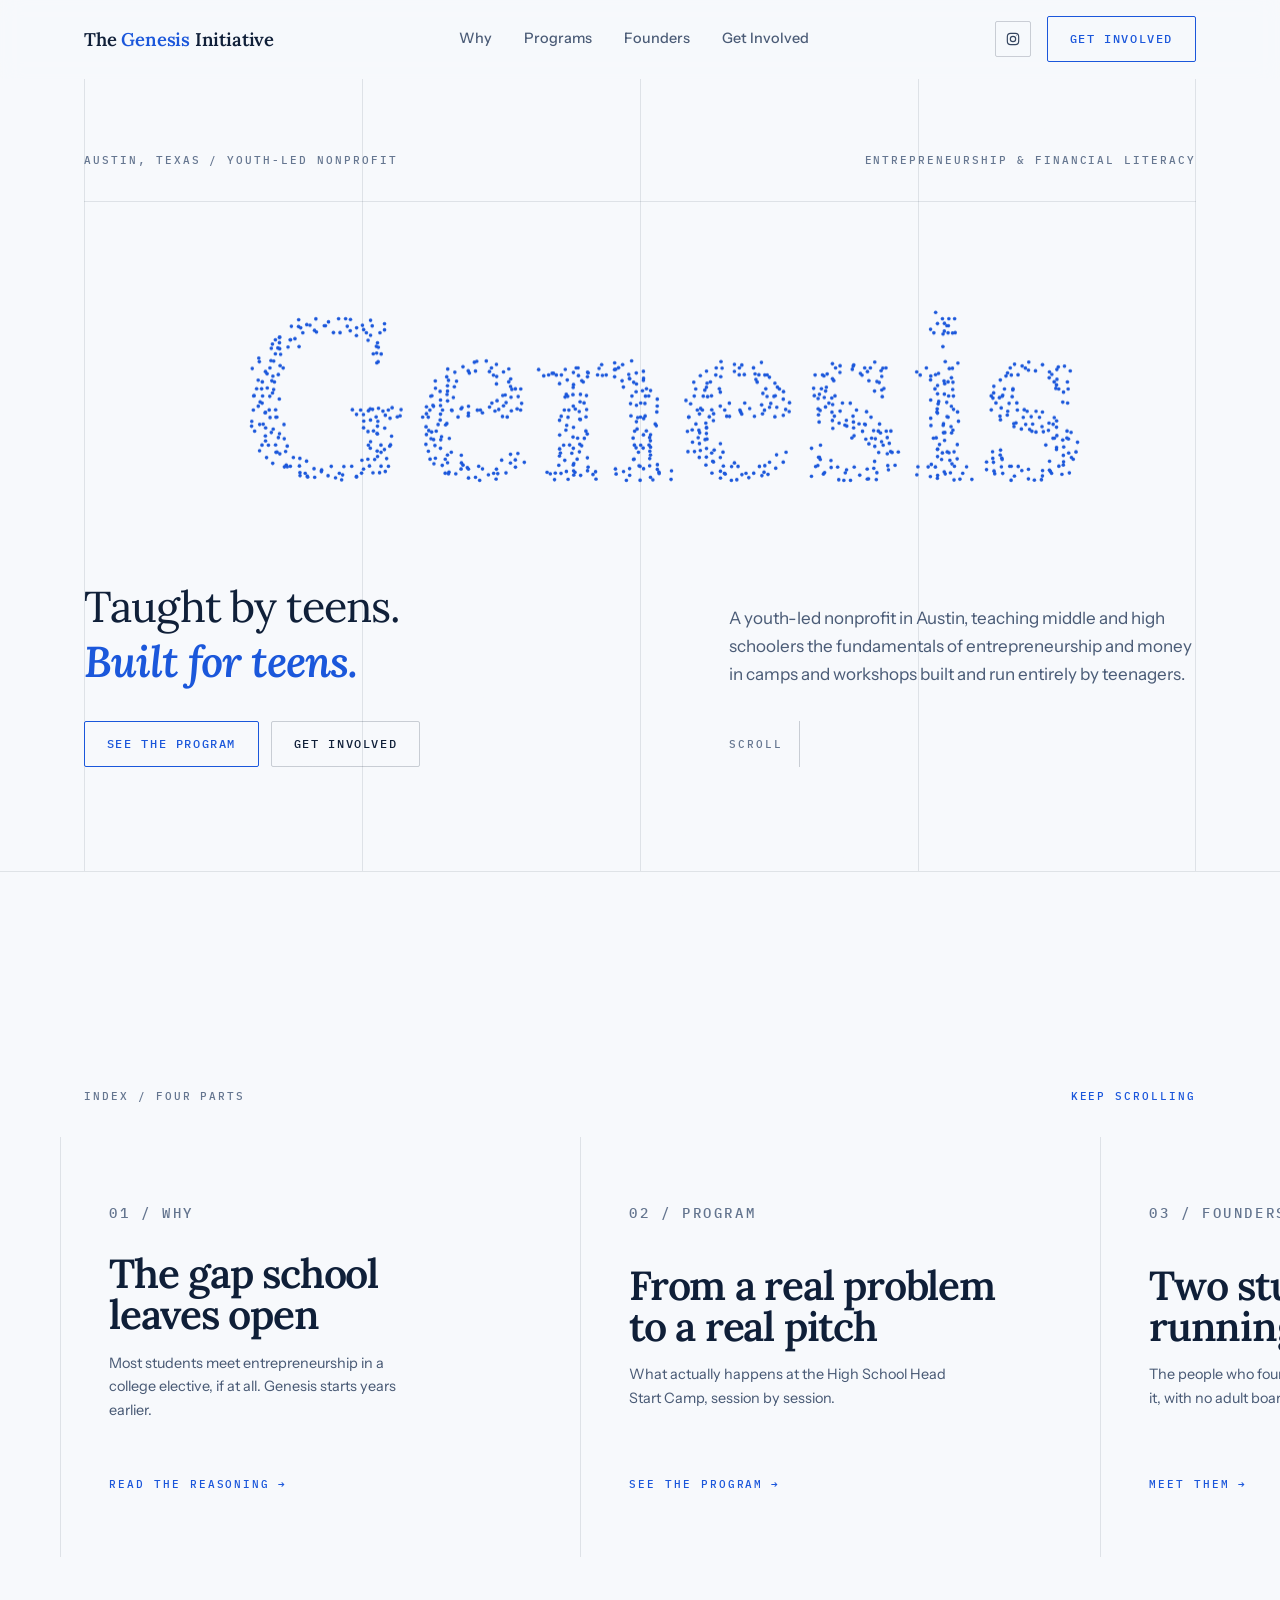
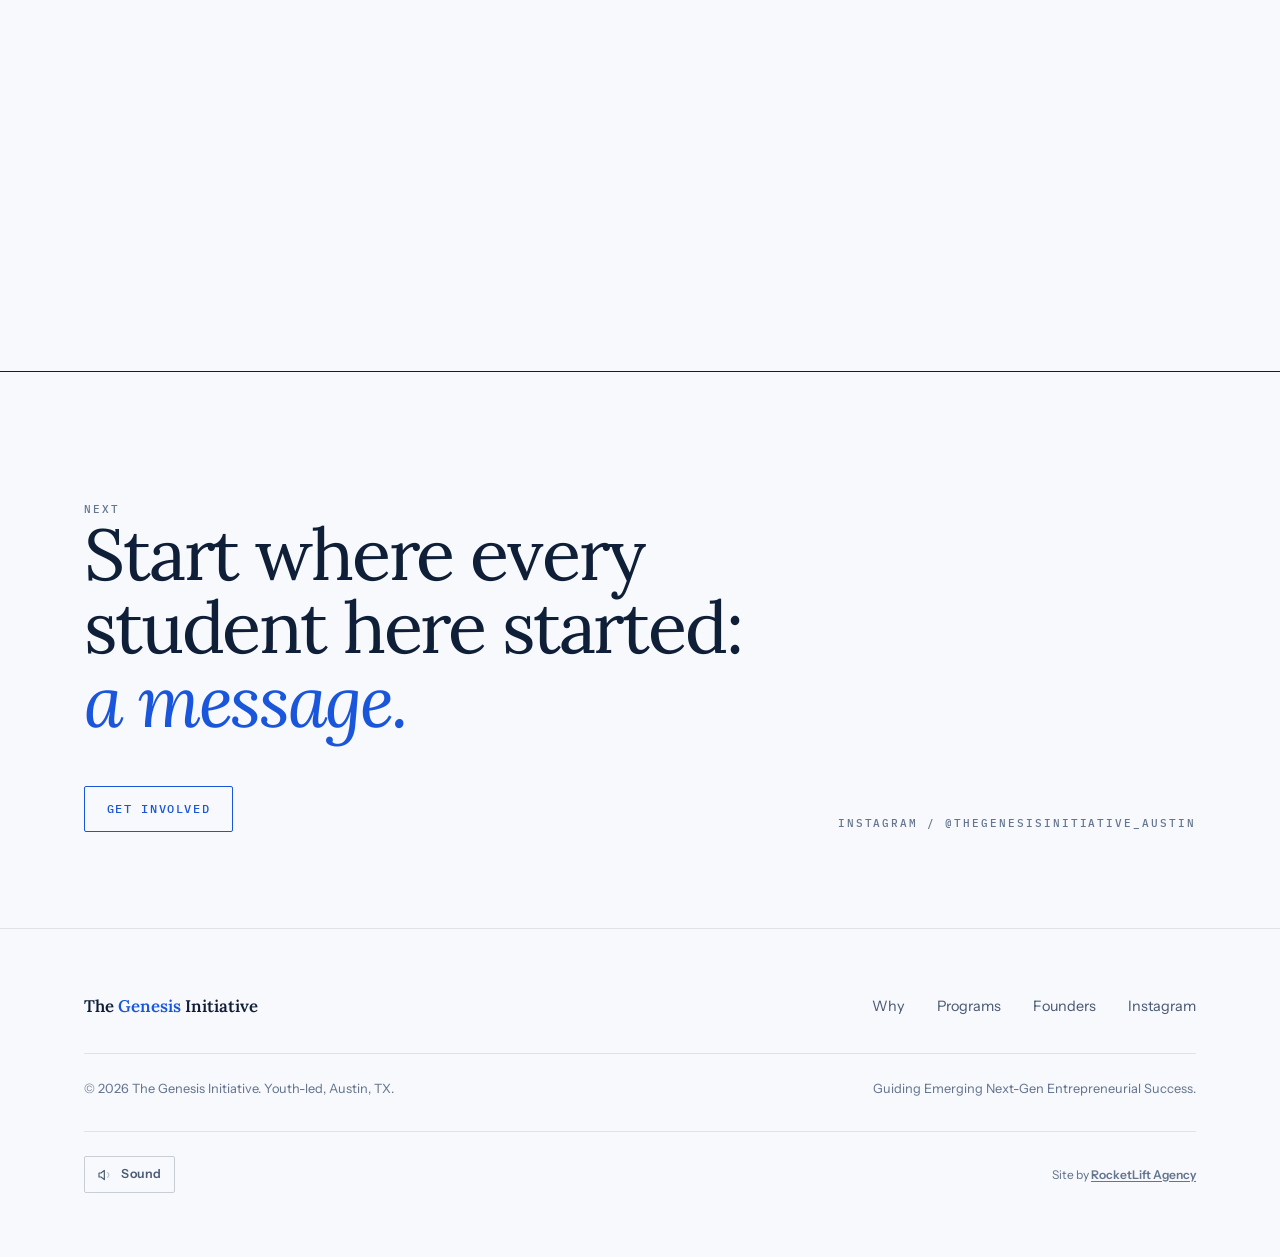
==== index.html @ 5e11ad26 "Art-direct the site as an editorial layout with real scroll choreography Audited first: vanilla stat" ====
<!doctype html>
<html lang="en">
<head>
  <meta charset="UTF-8" />
  <meta name="viewport" content="width=device-width, initial-scale=1" />
  <title>The Genesis Initiative: Youth-Led Entrepreneurship Education in Austin</title>
  <meta name="description" content="The Genesis Initiative is a fully youth-led nonprofit in the Austin area teaching entrepreneurship and financial literacy to middle and high schoolers, founded and run by teen founders." />
  <link rel="icon" type="image/svg+xml" href="assets/favicon.svg" />

  <link rel="preconnect" href="https://fonts.googleapis.com" />
  <link rel="preconnect" href="https://fonts.gstatic.com" crossorigin />
  <link href="https://fonts.googleapis.com/css2?family=Lora:ital,wght@0,500;0,600;0,700;1,500;1,600;1,700&family=Instrument+Sans:wght@400;500;600&family=IBM+Plex+Mono:wght@400;500&display=swap" rel="stylesheet" />

  <link rel="stylesheet" href="css/styles.css" />
</head>
<body>
  <a class="skip-link" href="#main">Skip to content</a>
  <header class="site-header">
    <div class="container nav">
      <a class="brand" href="index.html" aria-label="The Genesis Initiative — back to home">The <span class="accent">Genesis</span> Initiative</a>

      <nav class="nav-links" aria-label="Primary">
        <a href="why.html">Why</a>
        <a href="programs.html">Programs</a>
        <a href="founders.html">Founders</a>
        <a href="involved.html">Get Involved</a>
      </nav>

      <div class="nav-actions">
        <a class="icon-link" href="https://www.instagram.com/thegenesisinitiative_austin/" target="_blank" rel="noopener" aria-label="Genesis Initiative on Instagram">
          <svg viewBox="0 0 24 24" fill="none" stroke="currentColor" stroke-width="1.75" stroke-linecap="round" stroke-linejoin="round" aria-hidden="true">
            <rect x="3.5" y="3.5" width="17" height="17" rx="5"/>
            <circle cx="12" cy="12" r="4"/>
            <circle cx="17.2" cy="6.8" r="0.6" fill="currentColor" stroke="none"/>
          </svg>
        </a>
        <a class="btn btn-primary desktop-only" href="involved.html">Get Involved</a>
        <button class="nav-toggle" id="navToggle" aria-expanded="false" aria-controls="mobilePanel" aria-label="Toggle menu">
          <svg viewBox="0 0 24 24" fill="none" stroke="currentColor" stroke-width="1.75" stroke-linecap="round" aria-hidden="true">
            <path d="M4 6h16M4 12h16M4 18h16"/>
          </svg>
        </button>
      </div>
    </div>
    <div class="container mobile-panel" id="mobilePanel">
      <a href="why.html">Why</a>
      <a href="programs.html">Programs</a>
      <a href="founders.html">Founders</a>
      <a href="involved.html">Get Involved</a>
      <a class="btn btn-primary" href="involved.html">Get Involved</a>
    </div>
  </header>
  <main id="main">
    <section class="hero" id="top">
      <div class="hero-grid" aria-hidden="true"><span></span><span></span><span></span><span></span></div>

      <div class="container hero-inner">
        <div class="hero-meta hero-fade">
          <p class="meta">Austin, Texas / Youth-Led Nonprofit</p>
          <p class="meta">Entrepreneurship &amp; Financial Literacy</p>
        </div>

        <div class="wordmark-wrap" id="wordmarkWrap">
          <svg class="wordmark" id="wordmarkSvg" viewBox="0 0 920 190" role="img" aria-label="Genesis">
            <defs>
              <pattern id="dotgrid" width="6.5" height="6.5" patternUnits="userSpaceOnUse">
                <circle cx="1.6" cy="1.6" r="1.35" fill="var(--accent)"/>
              </pattern>
            </defs>
            <text x="460" y="150" text-anchor="middle" font-family="Lora, Georgia, serif" font-size="168" font-weight="600" fill="url(#dotgrid)">Genesis</text>
          </svg>
        </div>

        <div class="hero-foot">
          <div>
            <p class="hero-tagline">Taught by teens. <strong>Built for teens.</strong></p>
            <div class="hero-actions">
              <a class="btn btn-primary chargeable" href="programs.html">
                <span class="charge-ring" aria-hidden="true"></span>
                <span class="btn-label">See the program</span>
              </a>
              <a class="btn btn-ghost" href="involved.html">Get involved</a>
            </div>
          </div>

          <div class="hero-fade">
            <p class="hero-lead">
              A youth-led nonprofit in Austin, teaching middle and high schoolers the
              fundamentals of entrepreneurship and money in camps and workshops built
              and run entirely by teenagers.
            </p>
            <p class="scroll-cue meta">Scroll</p>
          </div>
        </div>
      </div>
    </section>

    <!-- Vertical scroll drives this track sideways. Four destinations read as
         one continuous sequence rather than four cards in a row. -->
    <section class="hseq" id="sequence">
      <div class="hseq-sticky">
        <div class="hseq-head">
          <p class="meta">Index / Four Parts</p>
          <p class="meta meta-accent">Keep scrolling</p>
        </div>

        <div class="hseq-track">
          <a class="hseq-panel" href="why.html">
            <p class="meta hseq-num">01 / Why</p>
            <div>
              <h3>The gap school leaves open</h3>
              <p>Most students meet entrepreneurship in a college elective, if at all. Genesis starts years earlier.</p>
            </div>
            <p class="hseq-go">Read the reasoning <span aria-hidden="true">&rarr;</span></p>
          </a>

          <a class="hseq-panel" href="programs.html">
            <p class="meta hseq-num">02 / Program</p>
            <div>
              <h3>From a real problem to a real pitch</h3>
              <p>What actually happens at the High School Head Start Camp, session by session.</p>
            </div>
            <p class="hseq-go">See the program <span aria-hidden="true">&rarr;</span></p>
          </a>

          <a class="hseq-panel" href="founders.html">
            <p class="meta hseq-num">03 / Founders</p>
            <div>
              <h3>Two students, running it themselves</h3>
              <p>The people who founded Genesis and still teach it, with no adult board above them.</p>
            </div>
            <p class="hseq-go">Meet them <span aria-hidden="true">&rarr;</span></p>
          </a>

          <a class="hseq-panel" href="involved.html">
            <p class="meta hseq-num">04 / Involved</p>
            <div>
              <h3>Three ways in</h3>
              <p>Enroll a student, partner with the team, or follow along for camp dates.</p>
            </div>
            <p class="hseq-go">Find your way in <span aria-hidden="true">&rarr;</span></p>
          </a>
        </div>
      </div>
    </section>

    <section class="closing">
      <div class="container">
        <p class="meta reveal">Next</p>
        <p class="closing-line reveal">Start where every student here started: <em>a message.</em></p>
        <div class="closing-row reveal">
          <a class="btn btn-primary" href="involved.html">Get involved</a>
          <p class="meta">Instagram / @thegenesisinitiative_austin</p>
        </div>
      </div>
    </section>
  </main>
  <footer class="site-footer">
    <div class="container">
      <div class="footer-grid">
        <a class="footer-brand" href="index.html">The <span class="accent">Genesis</span> Initiative</a>
        <div class="footer-links">
          <a href="why.html">Why</a>
          <a href="programs.html">Programs</a>
          <a href="founders.html">Founders</a>
          <a href="https://www.instagram.com/thegenesisinitiative_austin/" target="_blank" rel="noopener">Instagram</a>
        </div>
      </div>
      <div class="footer-meta">
        <span>© <span id="year"></span> The Genesis Initiative. Youth-led, Austin, TX.</span>
        <span>Guiding Emerging Next-Gen Entrepreneurial Success.</span>
      </div>

      <div class="footer-fun">
        <button class="sound-toggle" id="soundToggle" type="button" aria-pressed="false" aria-label="Toggle button sound effects">
          <svg viewBox="0 0 24 24" width="16" height="16" fill="none" stroke="currentColor" stroke-width="1.75" stroke-linecap="round" stroke-linejoin="round" aria-hidden="true"><path d="M11 5 6 9H3v6h3l5 4V5Z"/><path class="sound-wave" d="M16 8.5a5 5 0 0 1 0 7"/></svg>
          <span>Sound</span>
        </button>
        <span class="footer-credit">Site by <a href="https://rocketlift.agency" target="_blank" rel="noopener">RocketLift Agency</a></span>
      </div>
    </div>
  </footer>

  <div class="toast-container" id="toastContainer" aria-live="polite"></div>

  <script src="js/main.js"></script>
</body>
</html>
---- css/styles.css ----
/* ==========================================================================
   The Genesis Initiative — Design tokens
   Light, editorial, blue and white. Bespoke dot-matrix wordmark instead of
   a stock icon. Numbered reasoning where content is actually enumerable.
   No gradients scattered for "atmosphere" — one soft blue field behind the
   hero, everywhere else stays flat and quiet.
   ========================================================================== */

:root {
  --bg:         #f7f9fc;
  --bg-raised:  #eef3fa;
  --bg-raised-2:#e3ecf7;
  --ink:        #0f1f38;
  --ink-dim:    #34455f;
  --ink-soft:   #4a5b76;
  --ink-faint:  #64758f;
  --line:       rgba(15, 31, 56, 0.1);
  --line-strong:rgba(15, 31, 56, 0.2);

  --accent:      #1a56db;
  --accent-dim:  #123f9e;
  --accent-deep: #0a1a30;
  --accent-soft: rgba(26, 86, 219, 0.08);
  --accent-bright: #4fc3ff;
  --accent-ink:  #ffffff;

  --focus: #1a56db;

  --ease-bounce: cubic-bezier(0.34, 1.56, 0.64, 1);
  /* Easing set per the animation guidance: ease-out for things entering,
     ease-in-out for things moving, ease-in for things leaving. */
  --ease-out-quint:  cubic-bezier(0.23, 1, 0.32, 1);
  --ease-out-cubic:  cubic-bezier(0.33, 1, 0.68, 1);
  --ease-in-out-cubic: cubic-bezier(0.645, 0.045, 0.355, 1);

  --font-display: "Lora", Georgia, serif;
  --font-body: "Instrument Sans", -apple-system, BlinkMacSystemFont, "Segoe UI", sans-serif;
  --font-mono: "IBM Plex Mono", ui-monospace, SFMono-Regular, Menlo, monospace;

  /* Display sizes carry the art direction: this site has no photography, so
     type is the image. Big jumps between levels, not a timid ramp. */
  --size-display: clamp(3.2rem, 1.2rem + 9vw, 9rem);
  --size-h1:     clamp(2.4rem, 1.4rem + 4.2vw, 4.5rem);
  --size-h2:     clamp(1.9rem, 1.35rem + 2.4vw, 3.25rem);
  --size-h3:     clamp(1.15rem, 1.05rem + 0.4vw, 1.4rem);
  --size-lead:   clamp(1.05rem, 1rem + 0.25vw, 1.25rem);
  --size-body:   1.0625rem;
  --size-small:  0.9rem;
  --size-eyebrow:0.7rem;
  --size-meta:   0.68rem;

  --lh-tight: 1.02;
  --lh-snug:  1.28;
  --lh-body:  1.66;

  --track-display: -0.035em;
  --track-meta: 0.18em;

  --sp-1: 4px;  --sp-2: 8px;  --sp-3: 12px; --sp-4: 16px; --sp-5: 24px;
  --sp-6: 32px; --sp-7: 48px; --sp-8: 64px; --sp-9: 96px; --sp-10: 128px;

  --radius-sm: 2px;
  --radius-md: 2px;
  --radius-pill: 2px;

  --ease: cubic-bezier(0.22, 0.68, 0.24, 1);
  --dur-fast: 160ms;
  --dur-base: 280ms;

  --container: 1160px;
}

*, *::before, *::after { box-sizing: border-box; }

html {
  scroll-behavior: smooth;
  -webkit-text-size-adjust: 100%;
  overflow-x: clip;
}

@media (prefers-reduced-motion: reduce) {
  html { scroll-behavior: auto; }
  *, *::before, *::after {
    animation-duration: 0.01ms !important;
    animation-iteration-count: 1 !important;
    transition-duration: 0.01ms !important;
  }
}

body {
  margin: 0;
  font-family: var(--font-body);
  font-size: var(--size-body);
  line-height: var(--lh-body);
  color: var(--ink-dim);
  background: var(--bg);
  font-weight: 420;
  -webkit-font-smoothing: antialiased;
  position: relative;
  overflow-x: clip;
  /* A quick fade on arrival so moving between pages reads as one continuous
     site rather than a hard browser reload. Short enough to never feel
     like a loading screen - the page is already fully painted underneath. */
  animation: page-in 220ms var(--ease);
}

@keyframes page-in {
  from { opacity: 0; }
  to { opacity: 1; }
}

/* Fine film grain — the difference between a flat gradient and a considered
   one. Fixed, cheap, applied once. */
body::before {
  content: "";
  position: fixed;
  inset: 0;
  z-index: 1000;
  pointer-events: none;
  opacity: 0.05;
  mix-blend-mode: overlay;
  background-image: url("data:image/svg+xml;utf8,<svg xmlns='http://www.w3.org/2000/svg'><filter id='n'><feTurbulence type='fractalNoise' baseFrequency='0.85' numOctaves='2' stitchTiles='stitch'/></filter><rect width='100%25' height='100%25' filter='url(%23n)'/></svg>");
}

img { max-width: 100%; display: block; }
a { color: inherit; text-decoration: none; }
h1, h2, h3, h4 { margin: 0; font-family: var(--font-display); font-weight: 600; color: var(--ink); text-wrap: balance; }
p { margin: 0; color: var(--ink-soft); }
ul { margin: 0; padding: 0; list-style: none; }
button { font: inherit; cursor: pointer; }

:focus-visible {
  outline: 2.5px solid var(--focus);
  outline-offset: 3px;
  border-radius: var(--radius-sm);
}

.container { max-width: var(--container); margin-inline: auto; padding-inline: var(--sp-5); }

@media (max-width: 640px) {
  .container { padding-inline: var(--sp-4); }
  .hseq-track { padding-inline: var(--sp-4); }
  /* The mark goes edge to edge on a phone: at this width the gutters cost
     more presence than the alignment buys. */
  .wordmark-wrap { padding-inline: 0; }
}

/* Anchor-jump offset: without this, clicking a nav link lands the section's
   top exactly under the sticky 78px header instead of below it. */
main section[id] { scroll-margin-top: 92px; }

section { padding-block: var(--sp-9); position: relative; }

@media (max-width: 800px) { section { padding-block: var(--sp-7); } }

.section-head { max-width: 680px; margin-bottom: var(--sp-8); }
.section-head.center { margin-inline: auto; text-align: center; }

.eyebrow {
  display: flex;
  align-items: center;
  gap: var(--sp-3);
  font-family: var(--font-mono);
  font-size: var(--size-eyebrow);
  font-weight: 500;
  letter-spacing: var(--track-meta);
  text-transform: uppercase;
  color: var(--ink-faint);
  margin-bottom: var(--sp-5);
}

/* A rule that runs out to the edge of the column, not a decorative dot.
   It ties the label to the underlying grid. */
.eyebrow::after {
  content: "";
  height: 1px;
  flex: 1;
  background: var(--line);
  min-width: var(--sp-6);
}

/* Mono metadata: section indices, counters, status labels. */
.meta {
  font-family: var(--font-mono);
  font-size: var(--size-meta);
  letter-spacing: var(--track-meta);
  text-transform: uppercase;
  color: var(--ink-faint);
}

.meta-accent { color: var(--accent); }

.lead { font-size: var(--size-lead); line-height: var(--lh-snug); color: var(--ink-soft); max-width: 58ch; }

.italic-quote {
  font-family: var(--font-display);
  font-style: italic;
  font-size: var(--size-lead);
  color: var(--ink-dim);
  max-width: 58ch;
}

/* ==========================================================================
   Buttons — pill, tracked caps, restrained hover
   ========================================================================== */

.btn {
  position: relative;
  display: inline-flex;
  align-items: center;
  justify-content: center;
  gap: var(--sp-3);
  padding: 1.05em 1.9em;
  font-family: var(--font-mono);
  font-size: 0.72rem;
  font-weight: 500;
  letter-spacing: 0.14em;
  text-transform: uppercase;
  border-radius: var(--radius-sm);
  border: 1px solid var(--line-strong);
  overflow: hidden;
  isolation: isolate;
  transition: color 220ms var(--ease-out-quint),
              border-color 220ms var(--ease-out-quint),
              transform 180ms var(--ease-out-quint);
  white-space: nowrap;
}

.btn { --magx: 0px; --magy: 0px; }

/* The fill wipes up from the baseline rather than the whole box changing
   colour at once - it reads as one object responding, not a state flip. */
.btn::before {
  content: "";
  position: absolute;
  inset: 0;
  z-index: -1;
  background: var(--accent);
  transform: scaleY(0);
  transform-origin: bottom;
  transition: transform 320ms var(--ease-out-quint);
}

.btn:hover::before, .btn:focus-visible::before { transform: scaleY(1); }
.btn:hover, .btn:focus-visible { color: var(--accent-ink); border-color: var(--accent); }
.btn:active { transform: translateY(1px); transition-duration: 100ms; }

.btn-primary { background: transparent; border-color: var(--accent); color: var(--accent); }
.btn-ghost   { background: transparent; border-color: var(--line-strong); color: var(--ink); }

.btn svg { width: 14px; height: 14px; flex: none; }

/* Hold-to-charge ring on the primary hero CTA — purely decorative, the link
   still fires on a normal click either way, so nothing is gated behind it. */
.chargeable { position: relative; --charge: 0; }

.charge-ring {
  position: absolute;
  inset: -1.5px;
  border-radius: var(--radius-pill);
  pointer-events: none;
  background: conic-gradient(var(--ink) calc(var(--charge) * 1%), transparent 0);
  -webkit-mask: radial-gradient(farthest-side, transparent calc(100% - 3px), #000 calc(100% - 3px));
  mask: radial-gradient(farthest-side, transparent calc(100% - 3px), #000 calc(100% - 3px));
  opacity: var(--charge, 0);
}

.chargeable.is-charged .btn-label { animation: charge-pop 420ms var(--ease-bounce); }

@keyframes charge-pop {
  0% { transform: scale(1); }
  40% { transform: scale(1.12); }
  100% { transform: scale(1); }
}

/* ==========================================================================
   Header / nav
   ========================================================================== */

.site-header {
  position: sticky;
  top: 0;
  z-index: 50;
  background: rgba(247, 249, 252, 0.8);
  backdrop-filter: saturate(140%) blur(10px);
  border-bottom: 1px solid transparent;
  transition: background-color var(--dur-base) var(--ease),
              border-color var(--dur-base) var(--ease),
              box-shadow var(--dur-base) var(--ease);
}

/* Toggled by JS once the page has scrolled a little: a slightly deeper,
   more opaque bar with a real edge, instead of one static look for the
   whole page. */
.site-header.is-scrolled {
  background: rgba(247, 249, 252, 0.95);
  border-bottom-color: var(--line);
  box-shadow: 0 12px 32px -20px rgba(15, 31, 56, 0.22);
}

.nav { display: flex; align-items: center; justify-content: space-between; height: 78px; }

.brand {
  font-family: var(--font-display);
  font-weight: 600;
  font-size: 1.15rem;
  color: var(--ink);
  letter-spacing: -0.01em;
}

.brand .accent { color: var(--accent); }

.nav-links { display: flex; align-items: center; gap: var(--sp-6); }

.nav-links a {
  position: relative;
  display: inline-block;
  padding-block: 0.4em;
  font-size: var(--size-small);
  font-weight: 500;
  color: var(--ink-soft);
  transition: color var(--dur-fast) var(--ease);
}

.nav-links a::after {
  content: "";
  position: absolute;
  left: 0;
  right: 100%;
  bottom: 0;
  height: 1.5px;
  background: var(--accent);
  transition: right var(--dur-base) var(--ease);
}

.nav-links a:hover { color: var(--ink); }
.nav-links a.is-active { color: var(--ink); }
.nav-links a.is-active::after { right: 0; }

.nav-actions { display: flex; align-items: center; gap: var(--sp-4); }

.icon-link {
  display: inline-flex;
  align-items: center;
  justify-content: center;
  width: 36px;
  height: 36px;
  border-radius: var(--radius-pill);
  color: var(--ink-dim);
  border: 1.5px solid var(--line-strong);
  transition: background-color var(--dur-fast) var(--ease), border-color var(--dur-fast) var(--ease), color var(--dur-fast) var(--ease);
}

.icon-link:hover { background: var(--accent-soft); border-color: var(--accent); color: var(--accent); }
.icon-link svg { width: 16px; height: 16px; }

.nav-toggle {
  display: none;
  width: 40px;
  height: 40px;
  align-items: center;
  justify-content: center;
  border-radius: var(--radius-pill);
  border: 1.5px solid var(--line-strong);
  background: transparent;
  color: var(--ink);
}

.nav-toggle svg { width: 18px; height: 18px; }

.mobile-panel { display: none; }

@media (max-width: 860px) {
  .nav-links { display: none; }
  .nav-toggle { display: inline-flex; }
  .nav-actions .btn-primary.desktop-only { display: none; }

  .mobile-panel {
    display: none;
    flex-direction: column;
    gap: var(--sp-2);
    padding-block: var(--sp-4);
    border-top: 1px solid var(--line);
  }

  .mobile-panel.is-open { display: flex; }

  .mobile-panel a {
    padding: 0.85em var(--sp-1);
    font-weight: 500;
    color: var(--ink-soft);
    font-size: 0.95rem;
  }

  .mobile-panel a.is-active { color: var(--accent); }
  .mobile-panel .btn { margin-top: var(--sp-3); align-self: flex-start; }
}

/* ==========================================================================
   Hero — the wordmark is the visual moment, not a stock illustration
   ========================================================================== */

/* Each nav destination is its own page (index/why/programs/founders/
   involved.html). The home page's horizontal sequence and each page's
   closing block are how you move between them. */
#programs { background: var(--bg); }
#founders { background: var(--bg-raised); }

.hero {
  padding-block: var(--sp-8) var(--sp-9);
  position: relative;
  overflow: hidden;
  background: var(--bg);
  min-height: min(88vh, 820px);
  display: flex;
  flex-direction: column;
  justify-content: center;
}

/* The grid is the background. Four hairline columns, drawn once, that every
   section aligns to - depth from structure rather than from coloured haze.
   Parallaxed a few px on scroll so the page has a back plane. */
.hero-grid {
  position: absolute;
  inset: -5% 0 auto 0;
  height: 115%;
  pointer-events: none;
  z-index: 0;
  will-change: transform;
  max-width: var(--container);
  margin-inline: auto;
  padding-inline: var(--sp-5);
  display: grid;
  grid-template-columns: repeat(4, 1fr);
}

.hero-grid span { border-left: 1px solid var(--line); }
.hero-grid span:last-child { border-right: 1px solid var(--line); }

@media (max-width: 700px) {
  .hero-grid { grid-template-columns: repeat(2, 1fr); }
}

.hero-inner { position: relative; z-index: 1; width: 100%; }

/* Set directly per animation frame from scroll position (see main.js) - no
   CSS transition here on purpose, so it tracks the scroll 1:1 instead of
   trailing behind it. Buttons are deliberately excluded so a focused link
   never fades to invisible. */
.hero-fade { will-change: transform, opacity; }

.hero .eyebrow { justify-content: center; }
.hero .eyebrow::before { display: none; }

/* Full-bleed wordmark: breaks out of the hero's text column so it can run
   much wider than the copy above and below it (roughly +75% over the old
   1040px-constrained version), capped for very wide screens. */
.wordmark-wrap {
  width: 100vw;
  max-width: 1900px;
  margin-left: 50%;
  transform: translateX(-50%);
  padding-inline: var(--sp-5);
  box-sizing: border-box;
  position: relative;
  margin-block: var(--sp-6) 0;
}

.wordmark, .wordmark-canvas { width: 100%; display: block; height: auto; }
.wordmark-canvas { touch-action: pan-y; cursor: pointer; }

/* "Next page" link at the foot of each page's content - keeps the site
   feeling like one continuous story even though each stop is a real,
   separate page. */
.page-next {
  margin-top: var(--sp-8);
  padding-top: var(--sp-6);
  border-top: 1px solid var(--line);
  display: flex;
  justify-content: flex-end;
}

.page-next .btn span { transition: transform var(--dur-fast) var(--ease); display: inline-block; }
.page-next .btn:hover span { transform: translateX(4px); }

/* ==========================================================================
   The Gap — numbered reasoning, mirrors a real enumerated list
   ========================================================================== */

.gap-section {
  background: var(--bg-raised);
  border-block: 1px solid var(--line);
}

.gap-grid {
  display: grid;
  grid-template-columns: minmax(0, 780px);
  justify-content: start;
}

.gap-headline { margin-bottom: var(--sp-6); }
.gap-headline h2 { font-size: var(--size-h2); line-height: var(--lh-tight); margin-bottom: var(--sp-5); }

.gap-list { display: flex; flex-direction: column; }

.gap-item {
  display: grid;
  grid-template-columns: 56px 1fr;
  gap: var(--sp-5);
  padding-block: var(--sp-6);
  border-top: 1px solid var(--line);
}

.gap-item:first-child { border-top: none; }

.gap-num {
  font-family: var(--font-display);
  font-size: 1.1rem;
  color: var(--accent);
  padding-top: 2px;
}

.gap-item h3 { font-size: var(--size-h3); margin-bottom: var(--sp-2); }
.gap-item p { font-size: var(--size-body); max-width: 62ch; }

/* ==========================================================================
   Programs
   ========================================================================== */

.program-top {
  display: flex;
  align-items: baseline;
  justify-content: space-between;
  gap: var(--sp-5);
  flex-wrap: wrap;
  border-bottom: 1px solid var(--line);
  padding-bottom: var(--sp-6);
  margin-bottom: var(--sp-7);
}

.program-badge {
  display: inline-flex;
  align-items: center;
  gap: var(--sp-2);
  padding: 0.45em 1em;
  border-radius: var(--radius-pill);
  border: 1px solid var(--accent);
  color: var(--accent);
  font-size: 0.75rem;
  font-weight: 650;
  letter-spacing: 0.08em;
  text-transform: uppercase;
}

.program-body {
  display: grid;
  grid-template-columns: 1.1fr 0.9fr;
  gap: var(--sp-9);
}

@media (max-width: 860px) { .program-body { grid-template-columns: 1fr; gap: var(--sp-6); } }

.program-body h3 { font-size: var(--size-h2); margin-bottom: var(--sp-4); }

.program-meta {
  display: grid;
  grid-template-columns: repeat(3, 1fr);
  gap: var(--sp-5);
  margin-top: var(--sp-7);
}

@media (max-width: 560px) { .program-meta { grid-template-columns: 1fr; } }

.program-meta div { border-top: 1px solid var(--line); padding-top: var(--sp-3); }

.program-meta strong {
  display: block;
  font-size: 0.72rem;
  letter-spacing: 0.08em;
  text-transform: uppercase;
  color: var(--accent);
  margin-bottom: var(--sp-1);
}

.program-meta span { font-size: 0.88rem; color: var(--ink-dim); }

.skill-list { display: flex; flex-direction: column; }

.skill-list li {
  display: flex;
  align-items: flex-start;
  gap: var(--sp-3);
  font-size: var(--size-small);
  color: var(--ink-dim);
  padding-block: var(--sp-4);
  border-top: 1px solid var(--line);
}

.skill-list li:first-child { border-top: none; padding-top: 0; }

.skill-list svg { width: 16px; height: 16px; flex: none; color: var(--accent); margin-top: 3px; }

.follow-note {
  margin-top: var(--sp-7);
  display: flex;
  align-items: center;
  gap: var(--sp-3);
  font-size: var(--size-small);
  color: var(--ink-faint);
}

.follow-note svg { color: var(--accent); flex: none; }
.follow-note a { color: var(--accent); font-weight: 600; }
.follow-note a:hover { text-decoration: underline; }

/* ==========================================================================
   Founders
   ========================================================================== */

.founders-grid {
  display: grid;
  grid-template-columns: repeat(2, 1fr);
}

@media (max-width: 720px) { .founders-grid { grid-template-columns: 1fr; } }

.founder-card {
  display: flex;
  gap: var(--sp-5);
  padding: var(--sp-7) var(--sp-6);
  border-top: 1px solid var(--line);
}

.founders-grid .founder-card:nth-child(2) { border-left: 1px solid var(--line); }

@media (max-width: 720px) { .founders-grid .founder-card:nth-child(2) { border-left: none; } }

.monogram {
  width: 60px;
  height: 60px;
  border-radius: var(--radius-pill);
  border: 1px solid var(--line-strong);
  background: var(--bg-raised-2);
  color: var(--accent);
  display: flex;
  align-items: center;
  justify-content: center;
  font-family: var(--font-display);
  font-size: 1.15rem;
  flex: none;
  position: relative;
  overflow: visible;
}

/* Same slot, once real photos are in: swap the initials div for
   <img class="monogram founder-photo" src="..."> and this covers it. */
.monogram.founder-photo {
  overflow: hidden;
  object-fit: cover;
}

.monogram-sparkle {
  position: absolute;
  top: -6px;
  right: -6px;
  width: 16px;
  height: 16px;
  fill: var(--accent);
  opacity: 0;
  transform: scale(0.4) rotate(-15deg);
  transition: opacity 260ms var(--ease-bounce), transform 260ms var(--ease-bounce);
}

.founder-card:hover .monogram-sparkle { opacity: 1; transform: scale(1) rotate(0deg); }

.founder-role {
  font-size: 0.72rem;
  font-weight: 650;
  letter-spacing: 0.08em;
  text-transform: uppercase;
  color: var(--accent);
  margin-bottom: var(--sp-1);
}

.founder-card h3 { font-size: 1.15rem; margin-bottom: var(--sp-2); }
.founder-card p { font-size: var(--size-small); }

.founder-links { display: flex; gap: var(--sp-2); margin-top: var(--sp-3); }

.founder-links a {
  font-size: 0.8rem;
  font-weight: 600;
  color: var(--accent);
  display: inline-flex;
  align-items: center;
  gap: 4px;
}

.founder-links a:hover { text-decoration: underline; }
.founder-links svg { width: 14px; height: 14px; }

/* ==========================================================================
   Get involved
   ========================================================================== */

.involve { background: var(--bg); border-top: 1px solid var(--line); }

.involve-grid { display: grid; grid-template-columns: repeat(3, 1fr); }

@media (max-width: 860px) { .involve-grid { grid-template-columns: 1fr; } }

.involve-card {
  padding: var(--sp-7) var(--sp-6);
  border-top: 1px solid var(--line);
}

.involve-grid .involve-card:nth-child(2) { border-left: 1px solid var(--line); border-right: 1px solid var(--line); }

@media (max-width: 860px) { .involve-grid .involve-card:nth-child(2) { border-left: none; border-right: none; } }

.involve-num {
  font-family: var(--font-display);
  color: var(--accent);
  font-size: 0.95rem;
  margin-bottom: var(--sp-4);
}

.involve-card h3 { font-size: var(--size-h3); margin-bottom: var(--sp-2); }
.involve-card p { font-size: var(--size-small); margin-bottom: var(--sp-5); }

/* ==========================================================================
   Footer
   ========================================================================== */

.site-footer { padding-block: var(--sp-8); border-top: 1px solid var(--line); }

.footer-grid {
  display: flex;
  justify-content: space-between;
  align-items: center;
  gap: var(--sp-5);
  flex-wrap: wrap;
}

.footer-brand {
  font-family: var(--font-display);
  font-weight: 600;
  font-size: 1.05rem;
  color: var(--ink);
  transition: opacity var(--dur-fast) var(--ease);
}

.footer-brand:hover { opacity: 0.75; }
.footer-brand .accent { color: var(--accent); }

.footer-links { display: flex; gap: var(--sp-6); }
.footer-links a { font-size: var(--size-small); color: var(--ink-soft); }
.footer-links a:hover { color: var(--ink); }

.footer-meta {
  margin-top: var(--sp-6);
  padding-top: var(--sp-5);
  border-top: 1px solid var(--line);
  font-size: 0.8rem;
  color: var(--ink-faint);
  display: flex;
  justify-content: space-between;
  flex-wrap: wrap;
  gap: var(--sp-3);
}

/* ==========================================================================
   Floating dot clusters — small, thematic (same motif as the wordmark),
   idle drift for atmosphere. Decorative only: aria-hidden, no layout weight.
   ========================================================================== */

.dot-cluster {
  position: absolute;
  pointer-events: auto;
  z-index: 0;
  opacity: 0.55;
  animation: dot-float 7s ease-in-out infinite;
  cursor: grab;
  touch-action: none;
}

.dot-cluster:active { cursor: grabbing; }

/* animation:none (not just paused) so the JS-driven inline transform isn't
   fought by the idle keyframe's own transform value while dragging. */
.dot-cluster.is-dragging { animation: none; opacity: 0.9; }
.dot-cluster.is-returning { transition: transform 520ms var(--ease-bounce); }

.dot-cluster svg circle { fill: var(--accent); }

@keyframes dot-float {
  0%, 100% { transform: translateY(0) translateX(0); }
  50% { transform: translateY(-14px) translateX(6px); }
}

@media (prefers-reduced-motion: reduce) {
  .dot-cluster { animation: none; }
}

/* ==========================================================================
   Scroll reveal — visible at rest; only animates content starting off-screen.
   Staggered by position so groups cascade in rather than popping together.
   ========================================================================== */

.reveal {
  opacity: 1;
  transform: none;
  transition: opacity 380ms var(--ease-out-quint), transform 380ms var(--ease-out-quint);
}

.reveal.pending { opacity: 0; transform: translateY(16px); }
.reveal.is-visible { opacity: 1; transform: translateY(0) scale(1); }

/* Headings/eyebrows (plain .reveal, no extra delay) lead by design; each
   card/list group below carries a base offset so it visibly follows the
   heading instead of racing it, then staggers within itself. */

.gap-item:nth-child(1) { transition-delay: 130ms; }
.gap-item:nth-child(2) { transition-delay: 220ms; }
.gap-item:nth-child(3) { transition-delay: 310ms; }

.program-meta > div:nth-child(1) { transition-delay: 130ms; }
.program-meta > div:nth-child(2) { transition-delay: 200ms; }
.program-meta > div:nth-child(3) { transition-delay: 270ms; }

.skill-list li:nth-child(1) { transition-delay: 130ms; }
.skill-list li:nth-child(2) { transition-delay: 190ms; }
.skill-list li:nth-child(3) { transition-delay: 250ms; }
.skill-list li:nth-child(4) { transition-delay: 310ms; }

.founders-grid .founder-card:nth-child(1) { transition-delay: 130ms; }
.founders-grid .founder-card:nth-child(2) { transition-delay: 230ms; }

.involve-grid .involve-card:nth-child(1) { transition-delay: 130ms; }
.involve-grid .involve-card:nth-child(2) { transition-delay: 220ms; }
.involve-grid .involve-card:nth-child(3) { transition-delay: 310ms; }

.preview-grid .preview-card:nth-child(1) { transition-delay: 130ms; }
.preview-grid .preview-card:nth-child(2) { transition-delay: 200ms; }
.preview-grid .preview-card:nth-child(3) { transition-delay: 270ms; }
.preview-grid .preview-card:nth-child(4) { transition-delay: 340ms; }

.steps .step:nth-child(1) { transition-delay: 100ms; }
.steps .step:nth-child(2) { transition-delay: 220ms; }
.steps .step:nth-child(3) { transition-delay: 340ms; }

/* Hover lift, applied wherever .reveal is also a card-like grouping.
   Founder and involve cards also get a subtle cursor-driven 3D tilt. */
.gap-item, .founder-card, .involve-card {
  --rx: 0deg;
  --ry: 0deg;
  transition: background-color var(--dur-base) var(--ease), transform 320ms var(--ease-bounce);
}

.gap-item:hover { background: rgba(26, 86, 219, 0.05); }

.founder-card, .involve-card {
  transform: perspective(700px) rotateX(var(--rx)) rotateY(var(--ry));
}

.founder-card:hover { background: rgba(26, 86, 219, 0.05); }

.involve-card:hover {
  background: rgba(26, 86, 219, 0.07);
  transform: perspective(700px) rotateX(var(--rx)) rotateY(var(--ry)) translateY(-4px);
}

.monogram { transition: transform 320ms var(--ease-bounce); }
.founder-card:hover .monogram { transform: scale(1.08) rotate(-4deg); }

/* Confetti burst — a small scatter of accent dots on primary interactions,
   the same dot motif as the wordmark, not generic sparkle. */
.confetti-dot {
  position: fixed;
  width: 6px;
  height: 6px;
  background: var(--accent);
  border-radius: 50%;
  pointer-events: none;
  z-index: 2000;
  left: 0;
  top: 0;
  animation: confetti-pop 620ms var(--ease) forwards;
}

@keyframes confetti-pop {
  0% { transform: translate(-50%, -50%) translate(0, 0) scale(1); opacity: 1; }
  100% { transform: translate(-50%, -50%) translate(var(--dx), var(--dy)) scale(0.3); opacity: 0; }
}

.skip-link {
  position: absolute;
  left: -9999px;
  top: auto;
  background: var(--accent);
  color: var(--accent-ink);
  padding: var(--sp-3) var(--sp-4);
  border-radius: var(--radius-sm);
  z-index: 1001;
  font-weight: 600;
}

/* ==========================================================================
   Footer fun row: sound toggle + the "do not press" button
   ========================================================================== */

.footer-fun {
  margin-top: var(--sp-6);
  padding-top: var(--sp-5);
  border-top: 1px solid var(--line);
  display: flex;
  align-items: center;
  gap: var(--sp-3);
  flex-wrap: wrap;
}

.footer-credit {
  margin-left: auto;
  font-size: 0.75rem;
  color: var(--ink-faint);
}

.footer-credit a { color: var(--ink-faint); font-weight: 600; text-decoration: underline; text-underline-offset: 2px; }
.footer-credit a:hover { color: var(--accent); }

.sound-toggle {
  display: inline-flex;
  align-items: center;
  gap: var(--sp-2);
  padding: 0.6em 1em;
  border-radius: var(--radius-pill);
  border: 1.5px solid var(--line-strong);
  background: transparent;
  color: var(--ink-soft);
  font-size: 0.78rem;
  font-weight: 600;
  letter-spacing: 0.02em;
  transition: color var(--dur-fast) var(--ease), border-color var(--dur-fast) var(--ease), background-color var(--dur-fast) var(--ease);
}

.sound-toggle .sound-wave { opacity: 0.35; transition: opacity var(--dur-fast) var(--ease); }

.sound-toggle:hover { border-color: var(--accent); color: var(--ink); }

.sound-toggle[aria-pressed="true"] { border-color: var(--accent); color: var(--accent); background: var(--accent-soft); }
.sound-toggle[aria-pressed="true"] .sound-wave { opacity: 1; }

/* ==========================================================================
   Toasts - short-lived feedback for the easter eggs. Same visual language
   as the rest of the site (pill shape, hairline border, accent numerals).
   ========================================================================== */

.toast-container {
  position: fixed;
  left: 50%;
  bottom: var(--sp-7);
  transform: translateX(-50%);
  z-index: 1500;
  display: flex;
  flex-direction: column-reverse;
  align-items: center;
  gap: var(--sp-3);
  pointer-events: none;
}

.toast {
  background: var(--bg-raised-2);
  border: 1px solid var(--line-strong);
  color: var(--ink);
  font-size: 0.85rem;
  font-weight: 500;
  padding: 0.85em 1.4em;
  border-radius: var(--radius-pill);
  box-shadow: 0 16px 40px -18px rgba(15, 31, 56, 0.28);
  opacity: 0;
  transform: translateY(12px) scale(0.96);
  transition: opacity 320ms var(--ease-bounce), transform 320ms var(--ease-bounce);
  white-space: nowrap;
}

.toast.is-visible { opacity: 1; transform: translateY(0) scale(1); }

@media (max-width: 480px) {
  .toast { white-space: normal; max-width: 82vw; text-align: center; }
}

/* ==========================================================================
   Extra copy block, page intro — a short paragraph that bridges the
   eyebrow/heading and the more structured content below it.
   ========================================================================== */

.page-intro { max-width: 68ch; font-size: var(--size-lead); line-height: var(--lh-snug); color: var(--ink-soft); margin-top: var(--sp-4); }

/* ==========================================================================
   Stat tiles — real numbers, given room to breathe. Counts up once when
   scrolled into view via [data-count-to] in main.js; static text (like the
   "+") lives in a sibling span so the counting only touches the digits.
   ========================================================================== */

.stat-row {
  display: grid;
  grid-template-columns: repeat(auto-fit, minmax(180px, 1fr));
  gap: var(--sp-6);
  margin-top: var(--sp-7);
}

.stat-tile { border-top: 2px solid var(--accent); padding-top: var(--sp-4); }

.stat-tile .stat-number {
  font-family: var(--font-display);
  font-size: clamp(2.4rem, 1.9rem + 2vw, 3.4rem);
  color: var(--ink);
  line-height: 1;
  font-variant-numeric: tabular-nums;
}

.stat-tile .stat-label {
  display: block;
  margin-top: var(--sp-2);
  font-size: 0.78rem;
  letter-spacing: 0.06em;
  text-transform: uppercase;
  color: var(--ink-faint);
}

/* ==========================================================================
   Steps / timeline — a short ordered sequence (a real one: "what happens
   when you reach out", "what a day looks like"), styled as a connected
   vertical line rather than another card grid.
   ========================================================================== */

.steps { position: relative; margin-top: var(--sp-7); padding-left: var(--sp-7); }

.steps::before {
  content: "";
  position: absolute;
  left: 15px;
  top: 8px;
  bottom: 8px;
  width: 1.5px;
  background: var(--line-strong);
}

.step { position: relative; padding-bottom: var(--sp-7); }
.step:last-child { padding-bottom: 0; }

.step::before {
  content: "";
  position: absolute;
  left: calc(-1 * var(--sp-7) + 8px);
  top: 4px;
  width: 15px;
  height: 15px;
  border-radius: 50%;
  background: var(--bg);
  border: 2px solid var(--accent);
}

.step h3 { font-size: var(--size-h3); margin-bottom: var(--sp-2); }
.step p { font-size: var(--size-small); max-width: 56ch; }

/* ==========================================================================
   FAQ accordion — a CSS grid-rows trick (0fr -> 1fr) animates the answer
   open/closed without ever measuring scrollHeight in JS.
   ========================================================================== */

.faq-list { margin-top: var(--sp-6); }

.faq-item { border-bottom: 1px solid var(--line); }

.faq-question {
  width: 100%;
  display: flex;
  align-items: center;
  justify-content: space-between;
  gap: var(--sp-4);
  padding-block: var(--sp-5);
  background: none;
  border: none;
  text-align: left;
  color: var(--ink);
  font-family: var(--font-display);
  font-size: 1.05rem;
  cursor: pointer;
}

.faq-question:hover { color: var(--accent); }

.faq-plus {
  flex: none;
  width: 22px;
  height: 22px;
  position: relative;
}

.faq-plus::before, .faq-plus::after {
  content: "";
  position: absolute;
  background: currentColor;
  border-radius: 2px;
  transition: transform 260ms var(--ease-bounce);
}

.faq-plus::before { top: 50%; left: 0; width: 100%; height: 2px; transform: translateY(-50%); }
.faq-plus::after { left: 50%; top: 0; height: 100%; width: 2px; transform: translateX(-50%); }

.faq-item.is-open .faq-plus::after { transform: translateX(-50%) rotate(90deg); opacity: 0; }

.faq-answer {
  display: grid;
  grid-template-rows: 0fr;
  transition: grid-template-rows 320ms var(--ease);
}

.faq-item.is-open .faq-answer { grid-template-rows: 1fr; }

.faq-answer-inner {
  overflow: hidden;
  font-size: var(--size-small);
  color: var(--ink-soft);
  max-width: 62ch;
}

.faq-item.is-open .faq-answer-inner { padding-bottom: var(--sp-5); }

@media (prefers-reduced-motion: reduce) {
  .faq-answer { transition: none; }
}

/* ==========================================================================
   Home page preview cards — since the site is now separate pages rather
   than one long scroll, this is what fills the hero's landing page and
   gives a reason to click each destination.
   ========================================================================== */

.preview-section { border-top: 1px solid var(--line); background: var(--bg-raised); }

.preview-grid {
  display: grid;
  grid-template-columns: repeat(auto-fit, minmax(220px, 1fr));
  gap: var(--sp-5);
}

.preview-card {
  padding: var(--sp-6);
  border: 1px solid var(--line);
  border-radius: var(--radius-md);
  background: var(--bg-raised-2);
  transition: transform 220ms var(--ease-out-quint),
              box-shadow 220ms var(--ease-out-quint),
              border-color var(--dur-base) var(--ease);
  display: flex;
  flex-direction: column;
  height: 100%;
}

.preview-card:hover {
  transform: translateY(-4px);
  border-color: var(--line-strong);
  box-shadow: 0 14px 28px -18px rgba(15, 31, 56, 0.4);
}

.preview-card h3 { font-size: 1.1rem; margin-bottom: var(--sp-2); }
.preview-card p { font-size: var(--size-small); flex: 1; margin-bottom: var(--sp-4); }

.preview-card .preview-link {
  font-size: 0.8rem;
  font-weight: 650;
  color: var(--accent);
  display: inline-flex;
  align-items: center;
  gap: 4px;
}

.preview-card .preview-link span { transition: transform var(--dur-fast) var(--ease); }
.preview-card:hover .preview-link span { transform: translateX(4px); }

/* ==========================================================================
   Link underline sweep - transform only so it stays on the compositor, and
   suppressed under prefers-reduced-motion.
   ========================================================================== */

/* Sweeps out from the left on hover, and retracts faster than it drew:
   exits run about three-quarters of the enter duration. */
.preview-link, .founder-links a, .follow-note a { position: relative; }

.preview-link::after,
.founder-links a::after,
.follow-note a::after {
  content: "";
  position: absolute;
  left: 0;
  bottom: -2px;
  height: 1.5px;
  width: 100%;
  background: currentColor;
  transform: scaleX(0);
  transform-origin: left;
  transition: transform 150ms var(--ease-in-out-cubic);
}

.preview-card:hover .preview-link::after,
.founder-links a:hover::after,
.follow-note a:hover::after {
  transform: scaleX(1);
  transition-duration: 200ms;
}

/* These already carry their own underline; the swept one would double it. */
.founder-links a:hover, .follow-note a:hover { text-decoration: none; }

@media (prefers-reduced-motion: reduce) {
  .preview-link::after,
  .founder-links a::after,
  .follow-note a::after { transition: none; }
}

.skip-link:focus { left: var(--sp-4); top: var(--sp-4); }

/* ==========================================================================
   EDITORIAL LAYER
   The site has no photography, so structure and type carry the art direction:
   a stated grid, mono metadata, asymmetric composition, and scroll that
   actually moves the composition rather than fading blocks in.
   ========================================================================== */

/* --- Hero composition: metadata pinned to the corners, wordmark centred,
       supporting copy offset right so nothing sits on the centre axis
       except the name itself. --- */

.hero-meta {
  display: flex;
  justify-content: space-between;
  align-items: baseline;
  gap: var(--sp-5);
  padding-bottom: var(--sp-6);
  border-bottom: 1px solid var(--line);
  margin-bottom: var(--sp-8);
}

.hero-meta .meta + .meta { text-align: right; }

@media (max-width: 640px) {
  .hero-meta { flex-direction: column; gap: var(--sp-2); align-items: flex-start; }
  .hero-meta .meta + .meta { text-align: left; }
}

.hero-foot {
  margin-top: var(--sp-7);
  display: grid;
  grid-template-columns: 1fr minmax(300px, 42%);
  gap: var(--sp-8);
  align-items: end;
}

@media (max-width: 860px) {
  .hero-foot { grid-template-columns: 1fr; gap: var(--sp-6); }
}

/* The tagline is the one piece of display type competing with the wordmark,
   so it is set tight and sentence case - not another row of tracked caps. */
.hero-tagline {
  font-family: var(--font-display);
  font-size: clamp(1.6rem, 1rem + 2.2vw, 2.7rem);
  line-height: var(--lh-snug);
  letter-spacing: -0.025em;
  text-transform: none;
  color: var(--ink);
  max-width: 14ch;
  margin: 0;
}

.hero-tagline strong { font-weight: 600; font-style: italic; color: var(--accent); }

.hero-lead { font-size: var(--size-body); line-height: var(--lh-body); color: var(--ink-soft); max-width: 44ch; }

.hero-actions { display: flex; flex-wrap: wrap; gap: var(--sp-3); margin-top: var(--sp-6); }

/* Scroll cue: a hairline that draws down, then resets. Reads as an
   instruction, not decoration. */
.scroll-cue {
  margin-top: var(--sp-6);
  display: flex;
  align-items: center;
  gap: var(--sp-4);
}

.scroll-cue::after {
  content: "";
  width: 1px;
  height: 46px;
  background: var(--line-strong);
  transform-origin: top;
  animation: cue-draw 2.4s var(--ease-in-out-cubic) infinite;
}

@keyframes cue-draw {
  0%, 100% { transform: scaleY(0.25); opacity: 0.5; }
  50%      { transform: scaleY(1); opacity: 1; }
}

@media (prefers-reduced-motion: reduce) { .scroll-cue::after { animation: none; } }

/* --- Section framing: an index number and a rule, aligned to the grid. --- */

.section-frame {
  display: grid;
  grid-template-columns: 5rem 1fr;
  gap: var(--sp-6);
  padding-top: var(--sp-5);
  border-top: 1px solid var(--ink);
  margin-bottom: var(--sp-8);
}

@media (max-width: 700px) {
  .section-frame { grid-template-columns: 1fr; gap: var(--sp-3); }
}

.section-frame h2 { font-size: var(--size-h2); line-height: var(--lh-tight); letter-spacing: -0.025em; max-width: 20ch; }
.section-frame .lead { margin-top: var(--sp-5); }

/* --- Horizontal sequence: vertical scroll drives a lateral track. The
       section is tall, the viewport pins to it, and --hx (set from the
       scroll pass in main.js) translates the track. --- */

/* Tall enough that the pinned viewport has room to drive the track all the
   way across before the section releases. */
.hseq { padding: 0; background: var(--bg); border-top: 1px solid var(--line); height: 300vh; }

@media (max-width: 860px) { .hseq { height: auto; } }

.hseq-sticky {
  position: sticky;
  top: 0;
  height: 100vh;
  overflow: hidden;
  display: flex;
  flex-direction: column;
  justify-content: center;
}

.hseq-head {
  max-width: var(--container);
  margin-inline: auto;
  width: 100%;
  padding-inline: var(--sp-5);
  display: flex;
  justify-content: space-between;
  align-items: baseline;
  gap: var(--sp-5);
  padding-bottom: var(--sp-6);
}

.hseq-track {
  display: flex;
  gap: 0;
  will-change: transform;
  transform: translate3d(calc(var(--hx, 0) * -1px), 0, 0);
  /* Lead-in matches the container gutter so the first panel starts on the
     same grid line as everything else on the page, not at the window edge. */
  padding-inline: max((100vw - var(--container)) / 2, var(--sp-5));
}

.hseq-panel {
  flex: 0 0 min(46vw, 520px);
  padding: var(--sp-8) var(--sp-7);
  border-left: 1px solid var(--line);
  display: flex;
  flex-direction: column;
  justify-content: space-between;
  min-height: min(52vh, 420px);
}

.hseq-panel:last-child { border-right: 1px solid var(--line); }

.hseq-panel h3 {
  font-size: clamp(1.6rem, 1.1rem + 1.8vw, 2.6rem);
  line-height: var(--lh-tight);
  letter-spacing: -0.03em;
  margin-block: var(--sp-5) var(--sp-4);
}

.hseq-panel p { font-size: var(--size-small); max-width: 32ch; }

.hseq-panel .hseq-go {
  margin-top: var(--sp-7);
  font-family: var(--font-mono);
  font-size: var(--size-meta);
  letter-spacing: var(--track-meta);
  text-transform: uppercase;
  color: var(--accent);
  display: inline-flex;
  align-items: center;
  gap: var(--sp-2);
}

.hseq-panel .hseq-go span { transition: transform 220ms var(--ease-out-quint); }
.hseq-panel:hover .hseq-go span { transform: translateX(6px); }

/* The whole panel is the target, so the number shifts too - the panel reads
   as one object rather than a card with a link inside it. */
.hseq-panel .hseq-num { transition: color 220ms var(--ease-out-quint); }
.hseq-panel:hover .hseq-num { color: var(--accent); }

@media (max-width: 860px) {
  /* Below the pinning breakpoint this becomes an ordinary stacked list -
     horizontal scroll hijacking on a phone is worse than no effect. */
  .hseq-sticky { position: static; height: auto; }
  .hseq-track { transform: none; flex-direction: column; }
  /* Stacked layout still needs the page gutter the pinned track got from
     its lead-in padding. */
  .hseq-track { padding-inline: var(--sp-5); max-width: var(--container); margin-inline: auto; }
  .hseq-panel { flex: 1 1 auto; min-height: 0; border-left: none; border-top: 1px solid var(--line); padding-inline: 0; }
  .hseq-panel p { max-width: none; }
  .hseq-panel:last-child { border-right: none; }
  .hseq-head { flex-direction: column; gap: var(--sp-2); }
}

/* --- Pinned story: the visual holds while the steps advance past it. --- */

.pinned { position: relative; display: grid; grid-template-columns: 1fr 1fr; gap: var(--sp-9); }

@media (max-width: 860px) { .pinned { grid-template-columns: 1fr; gap: var(--sp-6); } }

.pinned-visual {
  position: sticky;
  top: 22vh;
  height: fit-content;
  align-self: start;
}

@media (max-width: 860px) { .pinned-visual { position: static; } }

.pinned-stage {
  border: 1px solid var(--line);
  aspect-ratio: 4 / 3;
  display: grid;
  place-items: center;
  position: relative;
  overflow: hidden;
  background: var(--bg-raised);
}

/* Each stage frame is a numeral drawn large; the active one is opaque.
   No imagery to fake, so the "visual" is typographic. */
.pinned-frame {
  position: absolute;
  inset: 0;
  display: grid;
  place-items: center;
  opacity: 0;
  transform: scale(1.04);
  transition: opacity 420ms var(--ease-out-quint), transform 420ms var(--ease-out-quint);
}

.pinned-frame.is-active { opacity: 1; transform: none; }

.pinned-frame span {
  font-family: var(--font-display);
  font-size: clamp(5rem, 3rem + 10vw, 11rem);
  line-height: 1;
  letter-spacing: -0.05em;
  color: var(--accent);
  opacity: 0.16;
}

.pinned-frame em {
  position: absolute;
  bottom: var(--sp-6);
  left: var(--sp-6);
  right: var(--sp-6);
  font-style: normal;
  font-family: var(--font-mono);
  font-size: var(--size-meta);
  letter-spacing: var(--track-meta);
  text-transform: uppercase;
  color: var(--ink-faint);
}

.pinned-steps { display: flex; flex-direction: column; }

.pinned-step {
  padding-block: var(--sp-8);
  border-top: 1px solid var(--line);
  opacity: 0.42;
  transition: opacity 420ms var(--ease-out-quint);
}

.pinned-step.is-active { opacity: 1; }
.pinned-step h3 { font-size: var(--size-h3); margin-block: var(--sp-3) var(--sp-3); }
.pinned-step p { font-size: var(--size-small); max-width: 46ch; }

@media (prefers-reduced-motion: reduce) {
  .pinned-step { opacity: 1; }
  .pinned-frame { transition: none; }
}

/* --- Closing statement: the page ends on a real note, not a link row. --- */

.closing {
  border-top: 1px solid var(--ink);
  padding-block: var(--sp-10) var(--sp-9);
  background: var(--bg);
}

@media (max-width: 800px) { .closing { padding-block: var(--sp-8) var(--sp-7); } }

.closing-line {
  font-family: var(--font-display);
  font-size: var(--size-h1);
  line-height: var(--lh-tight);
  letter-spacing: -0.03em;
  color: var(--ink);
  max-width: 15ch;
  margin-bottom: var(--sp-7);
}

.closing-line em { font-style: italic; color: var(--accent); }

.closing-row {
  display: flex;
  justify-content: space-between;
  align-items: flex-end;
  gap: var(--sp-6);
  flex-wrap: wrap;
}

/* --- Page transitions: a fast wipe out on internal navigation. The class
       is added on link click and the browser navigates once it finishes,
       so a failed/blocked JS path still navigates normally. --- */

body.is-leaving { opacity: 0; transition: opacity 180ms var(--ease-in-out-cubic); }

@media (prefers-reduced-motion: reduce) { body.is-leaving { opacity: 1; transition: none; } }
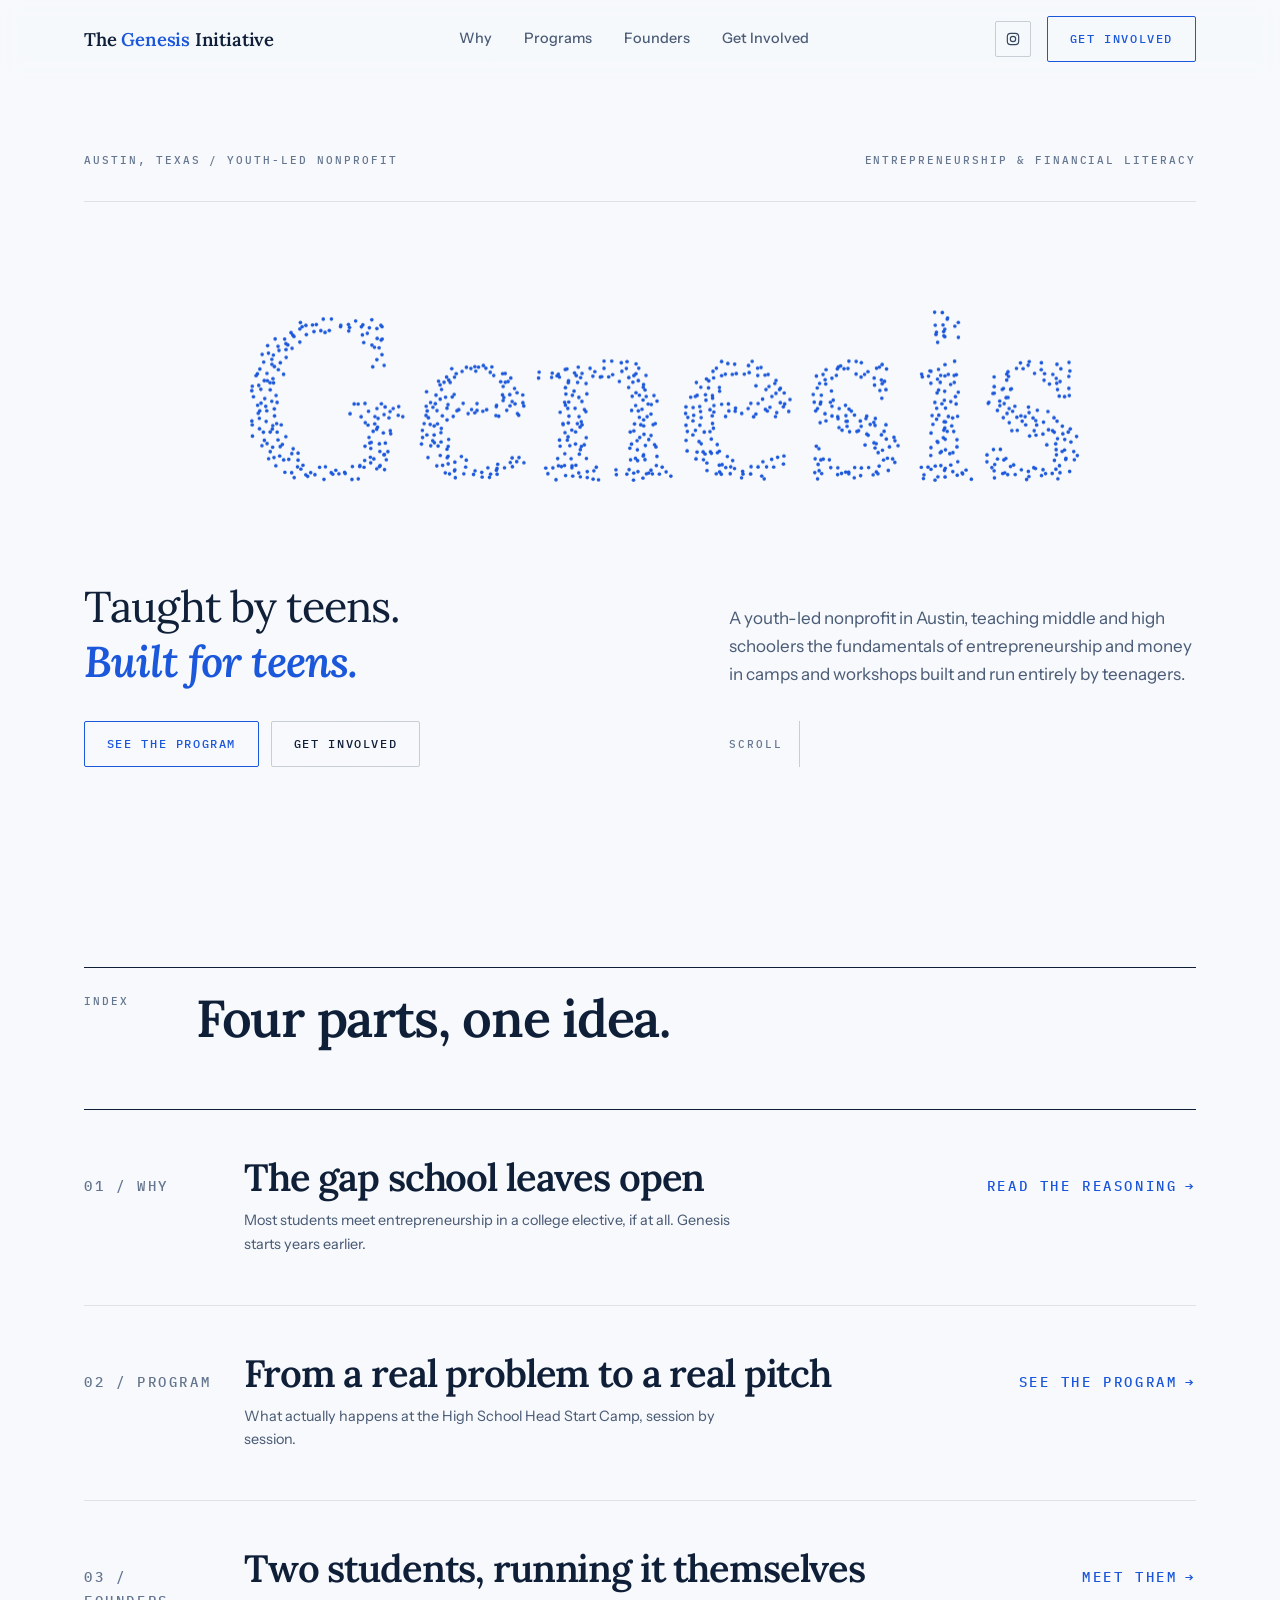
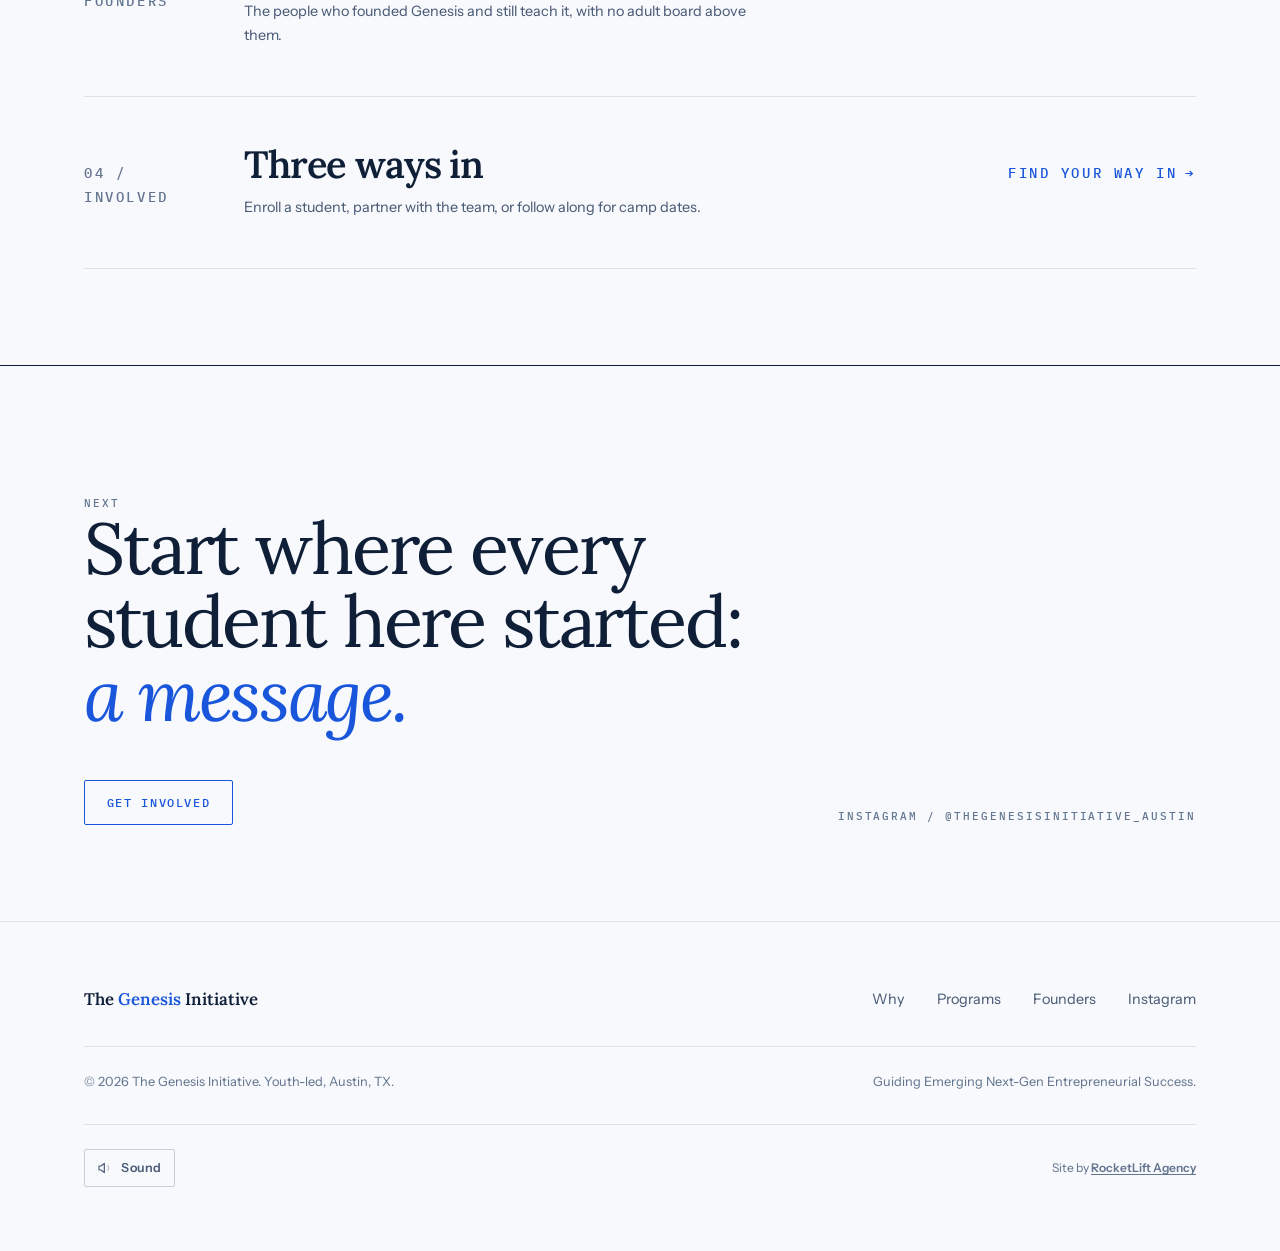
==== commit 70b7c39f: "Remove the grid backdrop and the horizontal scroll section - Dropped the four-column hairline grid b" ====
--- a/index.html
+++ b/index.html
@@ -52,8 +52,6 @@
   </header>
   <main id="main">
     <section class="hero" id="top">
-      <div class="hero-grid" aria-hidden="true"><span></span><span></span><span></span><span></span></div>
-
       <div class="container hero-inner">
         <div class="hero-meta hero-fade">
           <p class="meta">Austin, Texas / Youth-Led Nonprofit</p>
@@ -95,50 +93,50 @@
       </div>
     </section>
 
-    <!-- Vertical scroll drives this track sideways. Four destinations read as
-         one continuous sequence rather than four cards in a row. -->
-    <section class="hseq" id="sequence">
-      <div class="hseq-sticky">
-        <div class="hseq-head">
-          <p class="meta">Index / Four Parts</p>
-          <p class="meta meta-accent">Keep scrolling</p>
+    <section id="sequence">
+      <div class="container">
+        <div class="section-frame reveal">
+          <p class="meta">Index</p>
+          <div>
+            <h2>Four parts, one idea.</h2>
+          </div>
         </div>
 
-        <div class="hseq-track">
-          <a class="hseq-panel" href="why.html">
-            <p class="meta hseq-num">01 / Why</p>
+        <div class="index-list">
+          <a class="index-row reveal" href="why.html">
+            <p class="meta index-num">01 / Why</p>
             <div>
               <h3>The gap school leaves open</h3>
               <p>Most students meet entrepreneurship in a college elective, if at all. Genesis starts years earlier.</p>
             </div>
-            <p class="hseq-go">Read the reasoning <span aria-hidden="true">&rarr;</span></p>
+            <p class="index-go">Read the reasoning <span aria-hidden="true">&rarr;</span></p>
           </a>
 
-          <a class="hseq-panel" href="programs.html">
-            <p class="meta hseq-num">02 / Program</p>
+          <a class="index-row reveal" href="programs.html">
+            <p class="meta index-num">02 / Program</p>
             <div>
               <h3>From a real problem to a real pitch</h3>
               <p>What actually happens at the High School Head Start Camp, session by session.</p>
             </div>
-            <p class="hseq-go">See the program <span aria-hidden="true">&rarr;</span></p>
+            <p class="index-go">See the program <span aria-hidden="true">&rarr;</span></p>
           </a>
 
-          <a class="hseq-panel" href="founders.html">
-            <p class="meta hseq-num">03 / Founders</p>
+          <a class="index-row reveal" href="founders.html">
+            <p class="meta index-num">03 / Founders</p>
             <div>
               <h3>Two students, running it themselves</h3>
               <p>The people who founded Genesis and still teach it, with no adult board above them.</p>
             </div>
-            <p class="hseq-go">Meet them <span aria-hidden="true">&rarr;</span></p>
+            <p class="index-go">Meet them <span aria-hidden="true">&rarr;</span></p>
           </a>
 
-          <a class="hseq-panel" href="involved.html">
-            <p class="meta hseq-num">04 / Involved</p>
+          <a class="index-row reveal" href="involved.html">
+            <p class="meta index-num">04 / Involved</p>
             <div>
               <h3>Three ways in</h3>
               <p>Enroll a student, partner with the team, or follow along for camp dates.</p>
             </div>
-            <p class="hseq-go">Find your way in <span aria-hidden="true">&rarr;</span></p>
+            <p class="index-go">Find your way in <span aria-hidden="true">&rarr;</span></p>
           </a>
         </div>
       </div>
--- a/css/styles.css
+++ b/css/styles.css
@@ -139,7 +139,6 @@
 
 @media (max-width: 640px) {
   .container { padding-inline: var(--sp-4); }
-  .hseq-track { padding-inline: var(--sp-4); }
   /* The mark goes edge to edge on a phone: at this width the gutters cost
      more presence than the alignment buys. */
   .wordmark-wrap { padding-inline: 0; }
@@ -417,30 +416,6 @@
   justify-content: center;
 }
 
-/* The grid is the background. Four hairline columns, drawn once, that every
-   section aligns to - depth from structure rather than from coloured haze.
-   Parallaxed a few px on scroll so the page has a back plane. */
-.hero-grid {
-  position: absolute;
-  inset: -5% 0 auto 0;
-  height: 115%;
-  pointer-events: none;
-  z-index: 0;
-  will-change: transform;
-  max-width: var(--container);
-  margin-inline: auto;
-  padding-inline: var(--sp-5);
-  display: grid;
-  grid-template-columns: repeat(4, 1fr);
-}
-
-.hero-grid span { border-left: 1px solid var(--line); }
-.hero-grid span:last-child { border-right: 1px solid var(--line); }
-
-@media (max-width: 700px) {
-  .hero-grid { grid-template-columns: repeat(2, 1fr); }
-}
-
 .hero-inner { position: relative; z-index: 1; width: 100%; }
 
 /* Set directly per animation frame from scroll position (see main.js) - no
@@ -1324,101 +1299,58 @@
 .section-frame h2 { font-size: var(--size-h2); line-height: var(--lh-tight); letter-spacing: -0.025em; max-width: 20ch; }
 .section-frame .lead { margin-top: var(--sp-5); }
 
-/* --- Horizontal sequence: vertical scroll drives a lateral track. The
-       section is tall, the viewport pins to it, and --hx (set from the
-       scroll pass in main.js) translates the track. --- */
-
-/* Tall enough that the pinned viewport has room to drive the track all the
-   way across before the section releases. */
-.hseq { padding: 0; background: var(--bg); border-top: 1px solid var(--line); height: 300vh; }
-
-@media (max-width: 860px) { .hseq { height: auto; } }
-
-.hseq-sticky {
-  position: sticky;
-  top: 0;
-  height: 100vh;
-  overflow: hidden;
-  display: flex;
-  flex-direction: column;
-  justify-content: center;
-}
-
-.hseq-head {
-  max-width: var(--container);
-  margin-inline: auto;
-  width: 100%;
-  padding-inline: var(--sp-5);
-  display: flex;
-  justify-content: space-between;
+/* --- Index list: one full-width row per destination, separated by rules.
+       Vertical only - the row is the link, and hovering moves the whole row
+       rather than lighting up a button inside a card. --- */
+
+.index-list { border-top: 1px solid var(--ink); }
+
+.index-row {
+  display: grid;
+  grid-template-columns: 8rem 1fr auto;
+  gap: var(--sp-6);
   align-items: baseline;
-  gap: var(--sp-5);
-  padding-bottom: var(--sp-6);
-}
-
-.hseq-track {
-  display: flex;
-  gap: 0;
-  will-change: transform;
-  transform: translate3d(calc(var(--hx, 0) * -1px), 0, 0);
-  /* Lead-in matches the container gutter so the first panel starts on the
-     same grid line as everything else on the page, not at the window edge. */
-  padding-inline: max((100vw - var(--container)) / 2, var(--sp-5));
-}
-
-.hseq-panel {
-  flex: 0 0 min(46vw, 520px);
-  padding: var(--sp-8) var(--sp-7);
-  border-left: 1px solid var(--line);
-  display: flex;
-  flex-direction: column;
-  justify-content: space-between;
-  min-height: min(52vh, 420px);
-}
-
-.hseq-panel:last-child { border-right: 1px solid var(--line); }
-
-.hseq-panel h3 {
-  font-size: clamp(1.6rem, 1.1rem + 1.8vw, 2.6rem);
+  padding-block: var(--sp-7);
+  border-bottom: 1px solid var(--line);
+  transition: background-color 260ms var(--ease-out-quint);
+}
+
+.index-row:hover { background: var(--accent-soft); }
+
+.index-row h3 {
+  font-size: clamp(1.5rem, 1.1rem + 1.6vw, 2.5rem);
   line-height: var(--lh-tight);
   letter-spacing: -0.03em;
-  margin-block: var(--sp-5) var(--sp-4);
-}
-
-.hseq-panel p { font-size: var(--size-small); max-width: 32ch; }
-
-.hseq-panel .hseq-go {
-  margin-top: var(--sp-7);
+  margin-bottom: var(--sp-3);
+  transition: transform 320ms var(--ease-out-quint);
+}
+
+/* The title leads, the rest of the row follows it. */
+.index-row:hover h3 { transform: translateX(10px); }
+
+.index-row p { font-size: var(--size-small); max-width: 52ch; }
+.index-row .index-num { transition: color 260ms var(--ease-out-quint); }
+.index-row:hover .index-num { color: var(--accent); }
+
+.index-go {
   font-family: var(--font-mono);
   font-size: var(--size-meta);
   letter-spacing: var(--track-meta);
   text-transform: uppercase;
   color: var(--accent);
+  white-space: nowrap;
   display: inline-flex;
   align-items: center;
   gap: var(--sp-2);
 }
 
-.hseq-panel .hseq-go span { transition: transform 220ms var(--ease-out-quint); }
-.hseq-panel:hover .hseq-go span { transform: translateX(6px); }
-
-/* The whole panel is the target, so the number shifts too - the panel reads
-   as one object rather than a card with a link inside it. */
-.hseq-panel .hseq-num { transition: color 220ms var(--ease-out-quint); }
-.hseq-panel:hover .hseq-num { color: var(--accent); }
-
-@media (max-width: 860px) {
-  /* Below the pinning breakpoint this becomes an ordinary stacked list -
-     horizontal scroll hijacking on a phone is worse than no effect. */
-  .hseq-sticky { position: static; height: auto; }
-  .hseq-track { transform: none; flex-direction: column; }
-  /* Stacked layout still needs the page gutter the pinned track got from
-     its lead-in padding. */
-  .hseq-track { padding-inline: var(--sp-5); max-width: var(--container); margin-inline: auto; }
-  .hseq-panel { flex: 1 1 auto; min-height: 0; border-left: none; border-top: 1px solid var(--line); padding-inline: 0; }
-  .hseq-panel p { max-width: none; }
-  .hseq-panel:last-child { border-right: none; }
-  .hseq-head { flex-direction: column; gap: var(--sp-2); }
+.index-go span { transition: transform 260ms var(--ease-out-quint); }
+.index-row:hover .index-go span { transform: translateX(8px); }
+
+@media (max-width: 760px) {
+  .index-row { grid-template-columns: 1fr; gap: var(--sp-3); padding-block: var(--sp-6); }
+  .index-row:hover h3 { transform: none; }
+  .index-row p { max-width: none; }
 }
 
 /* --- Pinned story: the visual holds while the steps advance past it. --- */
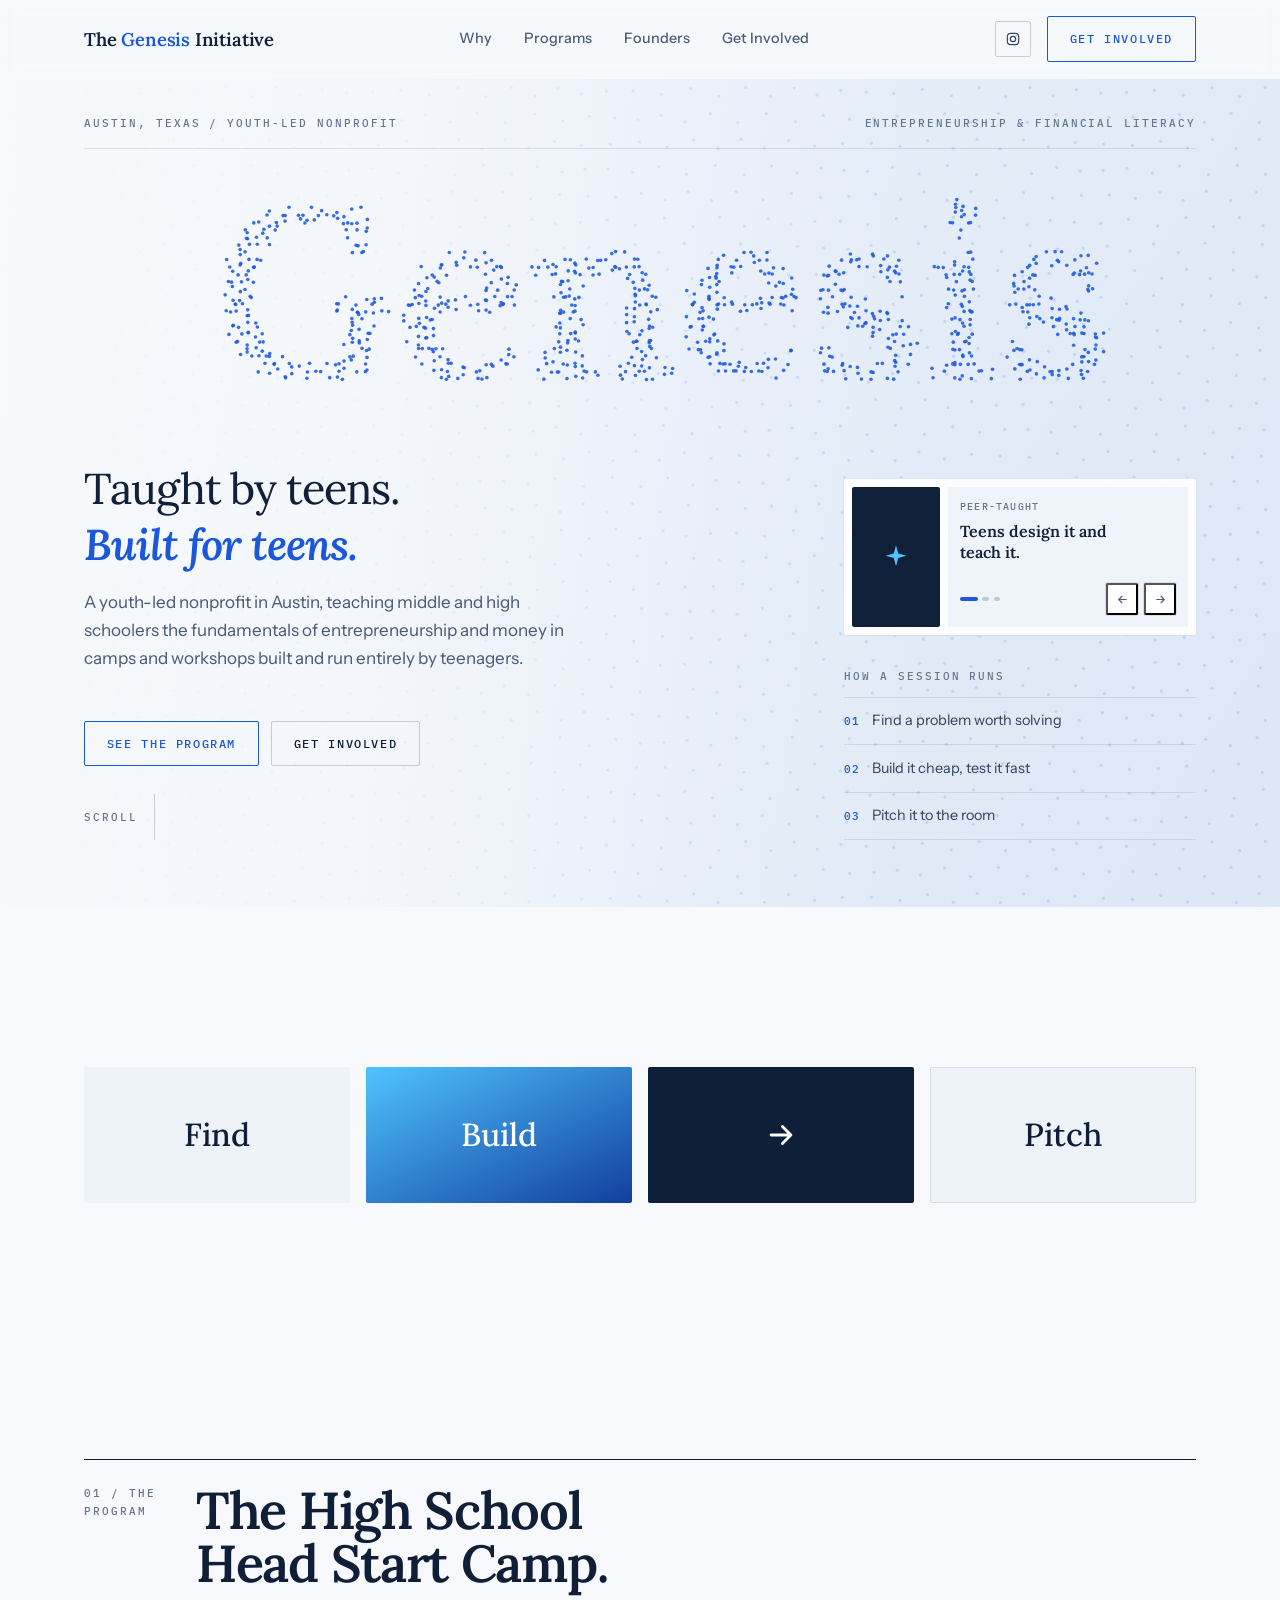
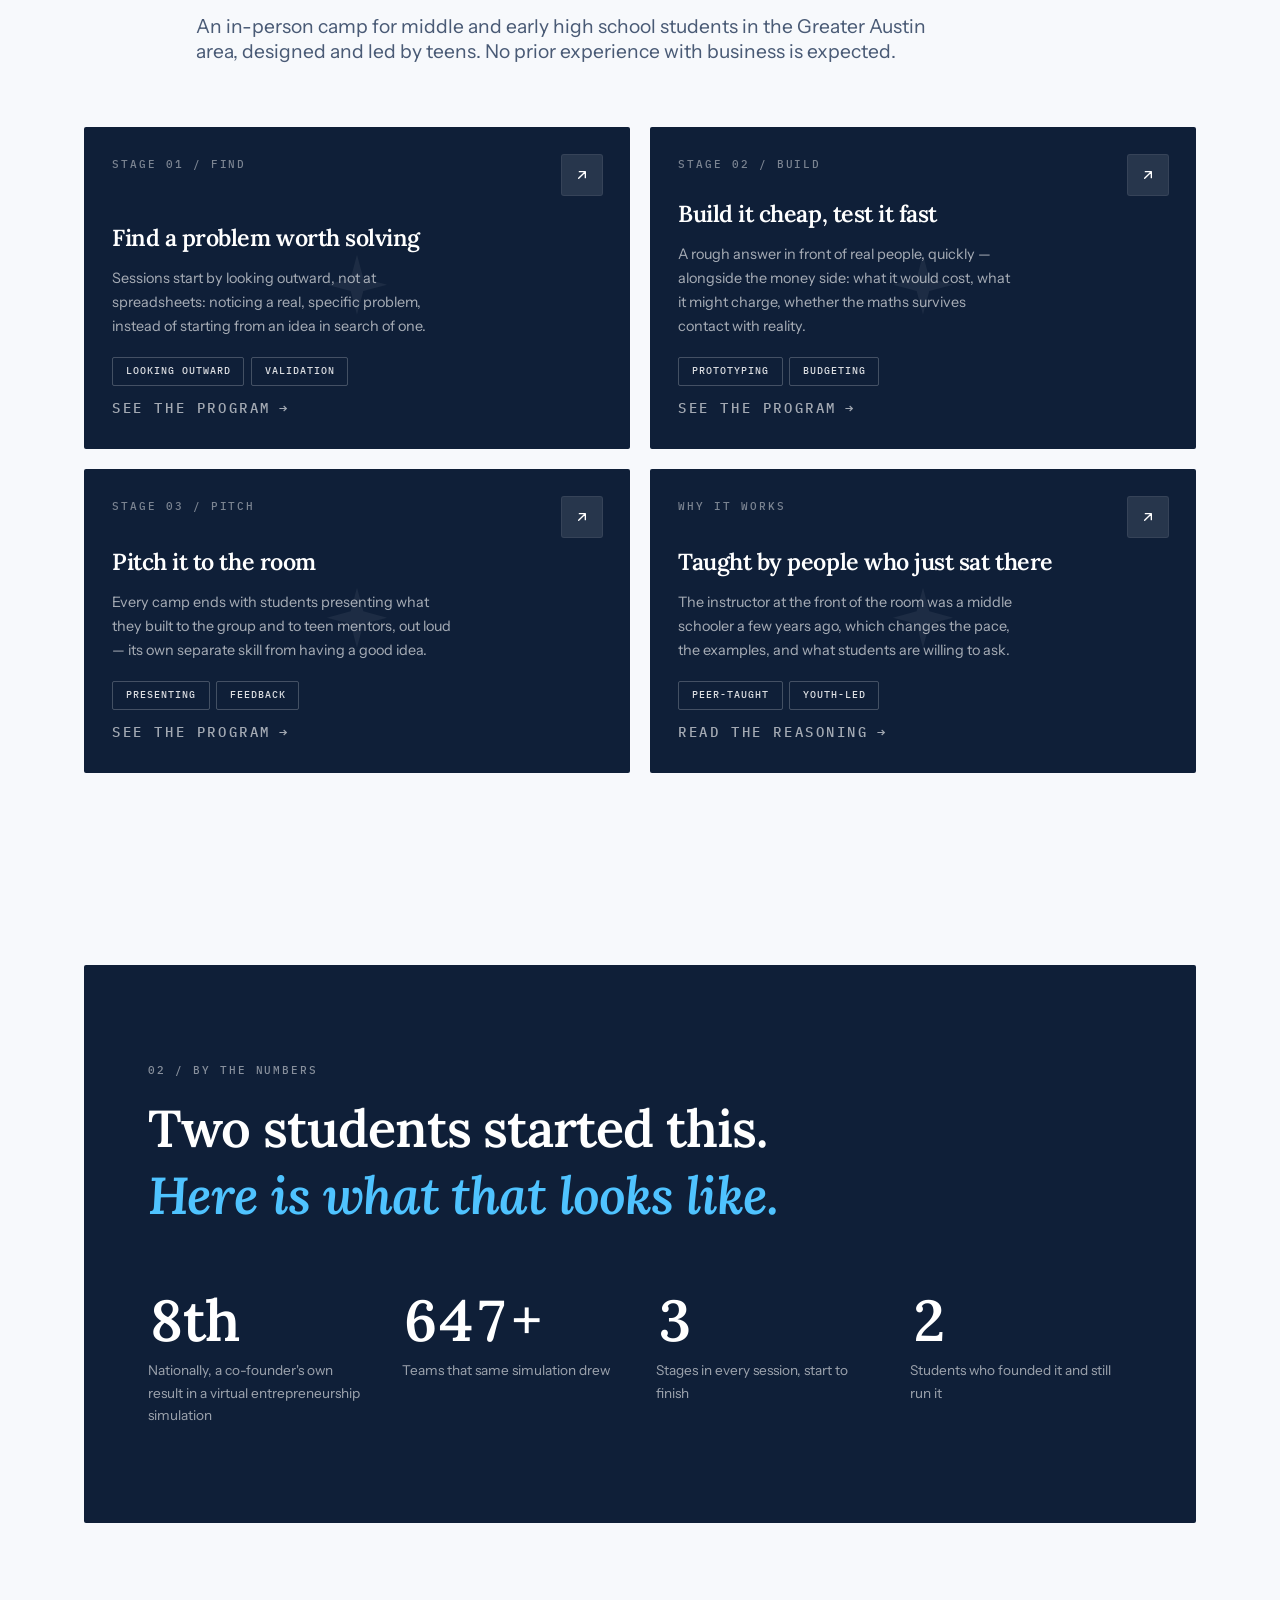
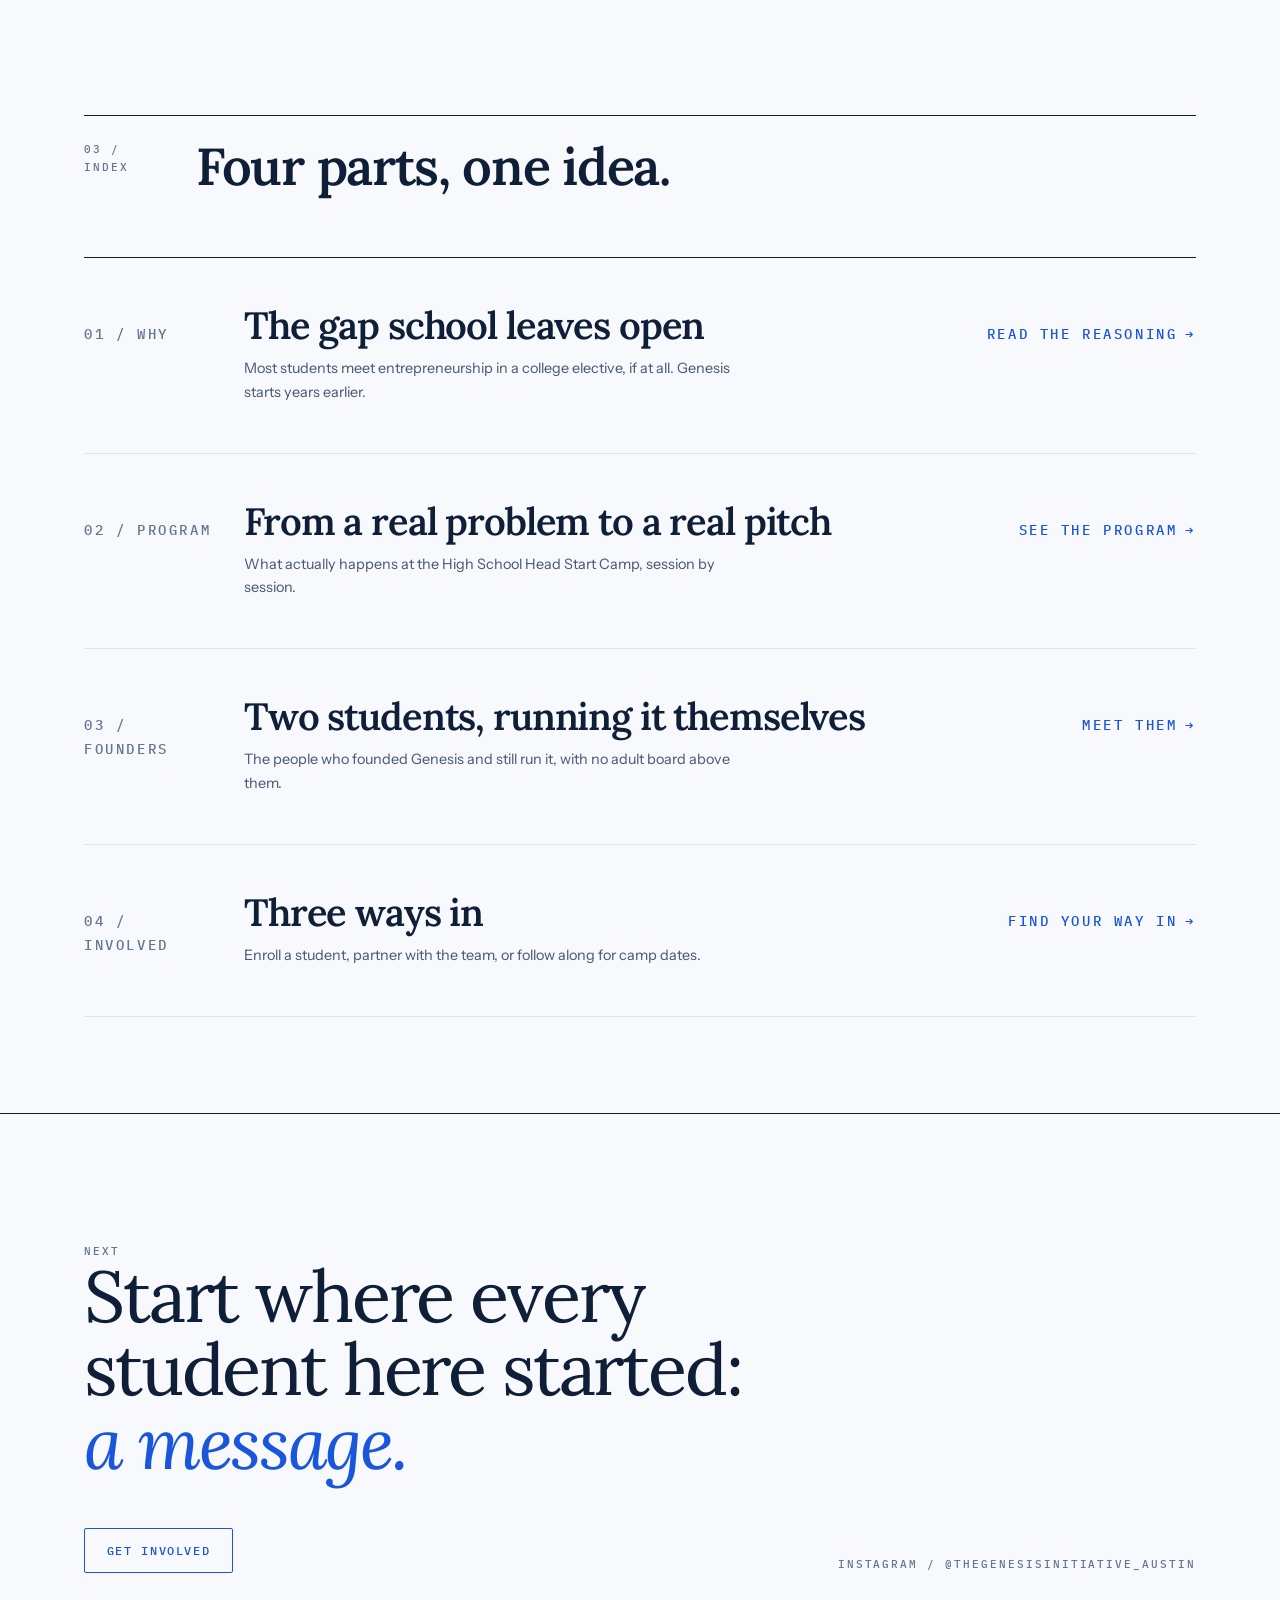
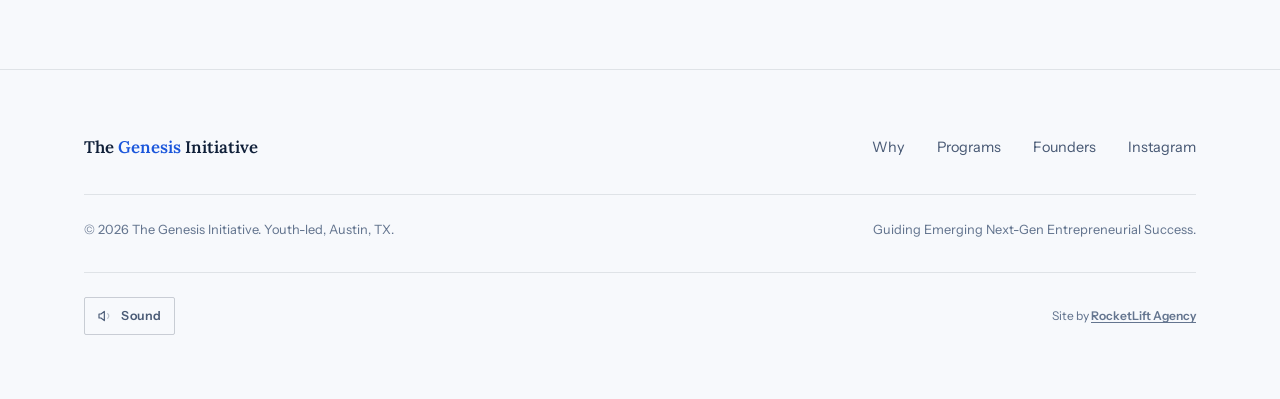
==== commit 0025e6e3: "Merge the studio page into the site and rework the home page The standalone studio.html was a second" ====
--- a/index.html
+++ b/index.html
@@ -52,6 +52,13 @@
   </header>
   <main id="main">
     <section class="hero" id="top">
+      <!-- Liquid reveal: move the pointer and a second field paints in. -->
+      <div class="liquid" aria-hidden="true">
+        <canvas class="liquid-base"></canvas>
+        <canvas class="liquid-brush"></canvas>
+      </div>
+      <div class="hero-scrim" aria-hidden="true"></div>
+
       <div class="container hero-inner">
         <div class="hero-meta hero-fade">
           <p class="meta">Austin, Texas / Youth-Led Nonprofit</p>
@@ -70,8 +77,13 @@
         </div>
 
         <div class="hero-foot">
-          <div>
+          <div class="hero-main">
             <p class="hero-tagline">Taught by teens. <strong>Built for teens.</strong></p>
+            <p class="hero-lead">
+              A youth-led nonprofit in Austin, teaching middle and high schoolers the
+              fundamentals of entrepreneurship and money in camps and workshops built
+              and run entirely by teenagers.
+            </p>
             <div class="hero-actions">
               <a class="btn btn-primary chargeable" href="programs.html">
                 <span class="charge-ring" aria-hidden="true"></span>
@@ -79,27 +91,145 @@
               </a>
               <a class="btn btn-ghost" href="involved.html">Get involved</a>
             </div>
-          </div>
-
-          <div class="hero-fade">
-            <p class="hero-lead">
-              A youth-led nonprofit in Austin, teaching middle and high schoolers the
-              fundamentals of entrepreneurship and money in camps and workshops built
-              and run entirely by teenagers.
-            </p>
             <p class="scroll-cue meta">Scroll</p>
           </div>
-        </div>
-      </div>
-    </section>
-
+
+          <div class="hero-side hero-fade">
+            <!-- Not a <button>: the prev/next controls are buttons and those
+                 cannot be nested inside another one. -->
+            <div class="factcard">
+              <div class="factcard-row" id="factRow" role="button" tabindex="0" aria-label="Next fact">
+                <span class="factcard-tile" aria-hidden="true">
+                  <svg viewBox="0 0 24 24" width="28" height="28"><path fill="currentColor" d="M12 2 13.9 9.1 21 11 13.9 12.9 12 20 10.1 12.9 3 11 10.1 9.1Z"/></svg>
+                </span>
+                <div class="factcard-panel">
+                  <div class="factcard-slot" id="factSlot"></div>
+                  <div class="factcard-bot">
+                    <span class="factcard-dots" id="factDots" aria-hidden="true"></span>
+                    <span class="factcard-navs">
+                      <button id="factPrev" type="button" aria-label="Previous fact"><svg viewBox="0 0 24 24" style="transform:rotate(180deg)" fill="none" stroke="currentColor" stroke-width="2" stroke-linecap="round" stroke-linejoin="round"><path d="M5 12h14M13 6l6 6-6 6"/></svg></button>
+                      <button id="factNext" type="button" aria-label="Next fact"><svg viewBox="0 0 24 24" fill="none" stroke="currentColor" stroke-width="2" stroke-linecap="round" stroke-linejoin="round"><path d="M5 12h14M13 6l6 6-6 6"/></svg></button>
+                    </span>
+                  </div>
+                </div>
+              </div>
+            </div>
+
+            <div class="camp-list">
+              <p class="lbl">How a session runs</p>
+              <ul>
+                <li><b>01</b> Find a problem worth solving</li>
+                <li><b>02</b> Build it cheap, test it fast</li>
+                <li><b>03</b> Pitch it to the room</li>
+              </ul>
+            </div>
+          </div>
+        </div>
+      </div>
+    </section>
+
+    <!-- The three stages, as a band. -->
+    <section class="band">
+      <ul class="container">
+        <li class="reveal"><span class="tile t-light">Find</span></li>
+        <li class="reveal"><span class="tile t-accent">Build</span></li>
+        <li class="reveal"><span class="tile t-dark" aria-hidden="true">
+          <svg viewBox="0 0 24 24" width="34" height="34" fill="none" stroke="currentColor" stroke-width="2" stroke-linecap="round" stroke-linejoin="round"><path d="M5 12h14M13 6l6 6-6 6"/></svg>
+        </span></li>
+        <li class="reveal"><span class="tile t-ghost">Pitch</span></li>
+      </ul>
+    </section>
+
+    <!-- The program itself: what actually happens, each card going to the
+         page that covers it in full. -->
+    <section id="program">
+      <div class="container">
+        <div class="section-frame reveal">
+          <p class="meta">01 / The Program</p>
+          <div>
+            <h2>The High School Head Start Camp.</h2>
+            <p class="lead">An in-person camp for middle and early high school students in the Greater Austin area, designed and led by teens. No prior experience with business is expected.</p>
+          </div>
+        </div>
+
+        <div class="prog-grid">
+          <a class="prog-card reveal" href="programs.html">
+            <div class="prog-top"><span>Stage 01 / Find</span>
+              <span class="prog-badge"><svg viewBox="0 0 24 24" fill="none" stroke="currentColor" stroke-width="2" stroke-linecap="round" stroke-linejoin="round"><path d="M7 17 17 7M8 7h9v9"/></svg></span>
+            </div>
+            <div class="prog-mark" aria-hidden="true"><svg viewBox="0 0 24 24"><path fill="currentColor" d="M12 2 13.9 9.1 21 11 13.9 12.9 12 20 10.1 12.9 3 11 10.1 9.1Z"/></svg></div>
+            <div class="prog-body">
+              <h3>Find a problem worth solving</h3>
+              <p>Sessions start by looking outward, not at spreadsheets: noticing a real, specific problem, instead of starting from an idea in search of one.</p>
+              <div class="prog-tags"><span>Looking outward</span><span>Validation</span></div>
+              <p class="prog-go">See the program <span aria-hidden="true">&rarr;</span></p>
+            </div>
+          </a>
+
+          <a class="prog-card reveal" href="programs.html">
+            <div class="prog-top"><span>Stage 02 / Build</span>
+              <span class="prog-badge"><svg viewBox="0 0 24 24" fill="none" stroke="currentColor" stroke-width="2" stroke-linecap="round" stroke-linejoin="round"><path d="M7 17 17 7M8 7h9v9"/></svg></span>
+            </div>
+            <div class="prog-mark" aria-hidden="true"><svg viewBox="0 0 24 24"><path fill="currentColor" d="M12 2 13.9 9.1 21 11 13.9 12.9 12 20 10.1 12.9 3 11 10.1 9.1Z"/></svg></div>
+            <div class="prog-body">
+              <h3>Build it cheap, test it fast</h3>
+              <p>A rough answer in front of real people, quickly — alongside the money side: what it would cost, what it might charge, whether the maths survives contact with reality.</p>
+              <div class="prog-tags"><span>Prototyping</span><span>Budgeting</span></div>
+              <p class="prog-go">See the program <span aria-hidden="true">&rarr;</span></p>
+            </div>
+          </a>
+
+          <a class="prog-card reveal" href="programs.html">
+            <div class="prog-top"><span>Stage 03 / Pitch</span>
+              <span class="prog-badge"><svg viewBox="0 0 24 24" fill="none" stroke="currentColor" stroke-width="2" stroke-linecap="round" stroke-linejoin="round"><path d="M7 17 17 7M8 7h9v9"/></svg></span>
+            </div>
+            <div class="prog-mark" aria-hidden="true"><svg viewBox="0 0 24 24"><path fill="currentColor" d="M12 2 13.9 9.1 21 11 13.9 12.9 12 20 10.1 12.9 3 11 10.1 9.1Z"/></svg></div>
+            <div class="prog-body">
+              <h3>Pitch it to the room</h3>
+              <p>Every camp ends with students presenting what they built to the group and to teen mentors, out loud — its own separate skill from having a good idea.</p>
+              <div class="prog-tags"><span>Presenting</span><span>Feedback</span></div>
+              <p class="prog-go">See the program <span aria-hidden="true">&rarr;</span></p>
+            </div>
+          </a>
+
+          <a class="prog-card reveal" href="why.html">
+            <div class="prog-top"><span>Why it works</span>
+              <span class="prog-badge"><svg viewBox="0 0 24 24" fill="none" stroke="currentColor" stroke-width="2" stroke-linecap="round" stroke-linejoin="round"><path d="M7 17 17 7M8 7h9v9"/></svg></span>
+            </div>
+            <div class="prog-mark" aria-hidden="true"><svg viewBox="0 0 24 24"><path fill="currentColor" d="M12 2 13.9 9.1 21 11 13.9 12.9 12 20 10.1 12.9 3 11 10.1 9.1Z"/></svg></div>
+            <div class="prog-body">
+              <h3>Taught by people who just sat there</h3>
+              <p>The instructor at the front of the room was a middle schooler a few years ago, which changes the pace, the examples, and what students are willing to ask.</p>
+              <div class="prog-tags"><span>Peer-taught</span><span>Youth-led</span></div>
+              <p class="prog-go">Read the reasoning <span aria-hidden="true">&rarr;</span></p>
+            </div>
+          </a>
+        </div>
+      </div>
+    </section>
+
+    <!-- Real numbers only. -->
+    <section class="numbers">
+      <div class="container">
+        <div class="panel reveal">
+          <p class="meta" style="color:rgba(255,255,255,.5)">02 / By the numbers</p>
+          <h2>Two students started this. <em>Here is what that looks like.</em></h2>
+          <ul>
+            <li class="reveal"><div class="n"><span data-count-to="8">0</span>th</div><p class="l">Nationally, a co-founder's own result in a virtual entrepreneurship simulation</p></li>
+            <li class="reveal"><div class="n"><span data-count-to="650">0</span>+</div><p class="l">Teams that same simulation drew</p></li>
+            <li class="reveal"><div class="n"><span data-count-to="3">0</span></div><p class="l">Stages in every session, start to finish</p></li>
+            <li class="reveal"><div class="n"><span data-count-to="2">0</span></div><p class="l">Students who founded it and still run it</p></li>
+          </ul>
+        </div>
+      </div>
+    </section>
+
+    <!-- Where to go next. -->
     <section id="sequence">
       <div class="container">
         <div class="section-frame reveal">
-          <p class="meta">Index</p>
-          <div>
-            <h2>Four parts, one idea.</h2>
-          </div>
+          <p class="meta">03 / Index</p>
+          <div><h2>Four parts, one idea.</h2></div>
         </div>
 
         <div class="index-list">
@@ -125,7 +255,7 @@
             <p class="meta index-num">03 / Founders</p>
             <div>
               <h3>Two students, running it themselves</h3>
-              <p>The people who founded Genesis and still teach it, with no adult board above them.</p>
+              <p>The people who founded Genesis and still run it, with no adult board above them.</p>
             </div>
             <p class="index-go">Meet them <span aria-hidden="true">&rarr;</span></p>
           </a>
--- a/css/styles.css
+++ b/css/styles.css
@@ -406,11 +406,11 @@
 #founders { background: var(--bg-raised); }
 
 .hero {
-  padding-block: var(--sp-8) var(--sp-9);
+  padding-block: var(--sp-6) var(--sp-8);
   position: relative;
   overflow: hidden;
   background: var(--bg);
-  min-height: min(88vh, 820px);
+  min-height: min(92vh, 860px);
   display: flex;
   flex-direction: column;
   justify-content: center;
@@ -438,7 +438,7 @@
   padding-inline: var(--sp-5);
   box-sizing: border-box;
   position: relative;
-  margin-block: var(--sp-6) 0;
+  margin-block: var(--sp-3) 0;
 }
 
 .wordmark, .wordmark-canvas { width: 100%; display: block; height: auto; }
@@ -1213,9 +1213,9 @@
   justify-content: space-between;
   align-items: baseline;
   gap: var(--sp-5);
-  padding-bottom: var(--sp-6);
+  padding-bottom: var(--sp-4);
   border-bottom: 1px solid var(--line);
-  margin-bottom: var(--sp-8);
+  margin-bottom: var(--sp-4);
 }
 
 .hero-meta .meta + .meta { text-align: right; }
@@ -1226,12 +1226,18 @@
 }
 
 .hero-foot {
-  margin-top: var(--sp-7);
+  margin-top: var(--sp-6);
   display: grid;
-  grid-template-columns: 1fr minmax(300px, 42%);
+  grid-template-columns: 1.15fr minmax(280px, 22rem);
   gap: var(--sp-8);
   align-items: end;
 }
+
+/* Left column carries the message; right column carries the two panels. */
+.hero-main { display: flex; flex-direction: column; gap: var(--sp-4); align-items: flex-start; }
+.hero-main .hero-lead { margin: 0 }
+.hero-side { display: flex; flex-direction: column; gap: var(--sp-6); align-items: flex-start; width: 100% }
+@media (min-width: 1024px) { .hero-side { align-items: flex-end } }
 
 @media (max-width: 860px) {
   .hero-foot { grid-template-columns: 1fr; gap: var(--sp-6); }
@@ -1259,7 +1265,7 @@
 /* Scroll cue: a hairline that draws down, then resets. Reads as an
    instruction, not decoration. */
 .scroll-cue {
-  margin-top: var(--sp-6);
+  margin-top: var(--sp-3);
   display: flex;
   align-items: center;
   gap: var(--sp-4);
@@ -1469,3 +1475,168 @@
 body.is-leaving { opacity: 0; transition: opacity 180ms var(--ease-in-out-cubic); }
 
 @media (prefers-reduced-motion: reduce) { body.is-leaving { opacity: 1; transition: none; } }
+
+/* ==========================================================================
+   HOME: liquid hero + program cards
+   Merged in from the standalone studio page so the whole site runs off one
+   stylesheet instead of a second, divergent copy.
+   ========================================================================== */
+
+/* --- Liquid reveal: a soft brush trail paints a second field over the base.
+       Both layers are generated in main.js (no photography exists for this
+       site yet), so the effect is real but nothing is faked as a photo. --- */
+.hero{ isolation:isolate }
+.liquid{ position:absolute; inset:0; z-index:0; pointer-events:none }
+.liquid canvas{ position:absolute; inset:0; width:100%; height:100% }
+
+/* Text-side scrim: the headline has to stay readable wherever the trail lands. */
+.hero-scrim{
+  position:absolute; inset:0; z-index:1; pointer-events:none;
+  background:linear-gradient(to right, rgba(247,249,252,.94) 0%, rgba(247,249,252,.74) 30%,
+             rgba(247,249,252,.26) 54%, rgba(247,249,252,0) 72%);
+}
+@media (max-width:1024px){
+  .hero-scrim{ background:linear-gradient(to bottom, rgba(247,249,252,.62), rgba(247,249,252,.86)) }
+}
+.hero .container{ position:relative; z-index:2 }
+
+/* --- Hero carousel card --- */
+.factcard{
+  width:100%; max-width:22rem; border-radius:var(--radius-md);
+  background:rgba(255,255,255,.9); padding:.5rem;
+  box-shadow:0 1px 2px rgba(15,31,56,.06), 0 0 0 1px rgba(226,232,242,.9);
+  backdrop-filter:blur(12px);
+}
+.factcard-row{ display:flex; gap:.5rem; width:100%; text-align:left; border-radius:var(--radius-sm) }
+.factcard-tile{
+  aspect-ratio:1; width:5.5rem; flex:none; display:grid; place-items:center;
+  border-radius:var(--radius-sm); background:var(--ink); color:var(--accent-bright); font-size:1.75rem;
+}
+.factcard-panel{
+  flex:1; border-radius:var(--radius-sm); background:rgba(238,243,250,.92); padding:.75rem;
+  display:flex; flex-direction:column; justify-content:space-between;
+}
+.factcard-slot{ position:relative; min-height:4.5rem }
+.factcard-item{
+  position:absolute; inset:0;
+  transition:transform .5s var(--ease-out-quint), opacity .5s var(--ease-out-quint);
+}
+.factcard-cap{
+  font-family:var(--font-mono); font-size:.62rem; font-weight:500; text-transform:uppercase;
+  letter-spacing:.12em; color:var(--ink-faint);
+}
+.factcard-ttl{
+  margin-top:.35rem; max-width:18ch; font-family:var(--font-display); font-size:1rem;
+  font-weight:600; line-height:1.3; color:var(--ink);
+}
+.factcard-bot{ display:flex; align-items:center; justify-content:space-between; margin-top:.75rem }
+.factcard-dots{ display:flex; gap:.3rem }
+.factcard-dots i{
+  display:block; height:.2rem; width:.4rem; border-radius:var(--radius-pill);
+  background:rgba(15,31,56,.2); transition:all .3s var(--ease-out-quint);
+}
+.factcard-dots i.on{ width:1.1rem; background:var(--accent) }
+.factcard-navs{ display:flex; gap:.375rem }
+.factcard-navs button{
+  width:2rem; height:2rem; display:grid; place-items:center; border-radius:var(--radius-pill);
+  background:#fff; color:var(--ink-soft); box-shadow:0 0 0 1px var(--line); transition:color var(--dur-fast) var(--ease);
+}
+.factcard-navs button:hover{ color:var(--accent) }
+.factcard-navs svg{ width:13px; height:13px }
+
+/* --- Numbered stage list (replaces the cramped chip grid) --- */
+.camp-list{ width:100%; max-width:22rem }
+.camp-list .lbl{
+  margin-bottom:.75rem; font-family:var(--font-mono); font-size:var(--size-meta);
+  letter-spacing:var(--track-meta); text-transform:uppercase; color:var(--ink-faint);
+}
+.camp-list ul{ border-top:1px solid var(--line) }
+.camp-list li{
+  display:flex; align-items:baseline; gap:.75rem; padding-block:.7rem;
+  border-bottom:1px solid var(--line); font-size:.9rem; color:var(--ink-dim);
+}
+.camp-list li b{
+  font-family:var(--font-mono); font-size:.7rem; font-weight:500; color:var(--accent);
+  letter-spacing:.08em; flex:none;
+}
+
+/* --- Band --- */
+.band{ background:var(--bg) }
+.band ul{ display:flex; flex-direction:column; gap:.75rem; padding-block:var(--sp-8) }
+.band li{ flex:1 }
+.band .tile{
+  display:grid; place-items:center; height:5.5rem; width:100%; border-radius:var(--radius-pill);
+  font-family:var(--font-display); font-size:1.6rem; font-weight:500;
+  transition:transform 260ms var(--ease-out-quint);
+}
+.band .t-light { background:var(--bg-raised); color:var(--ink) }
+.band .t-accent{ background:linear-gradient(to bottom right,var(--accent-bright),var(--accent-dim)); color:#fff }
+.band .t-dark  { background:var(--ink); color:#fff }
+.band .t-ghost { background:var(--bg-raised); color:var(--ink); box-shadow:inset 0 0 0 1px var(--line) }
+.band li:hover .tile{ transform:scale(1.025) }
+@media (min-width:760px){
+  .band ul{ flex-direction:row; gap:1rem }
+  .band .tile{ height:8.5rem; font-size:2rem }
+}
+
+/* --- Dark program cards --- */
+.prog-grid{ display:grid; grid-template-columns:1fr; gap:1.25rem; margin-top:var(--sp-8) }
+@media (min-width:820px){ .prog-grid{ grid-template-columns:repeat(2,1fr) } }
+
+.prog-card{
+  position:relative; display:flex; flex-direction:column; min-height:19rem; overflow:hidden;
+  border-radius:var(--radius-md); background:var(--ink); padding:1.75rem; color:#fff;
+  box-shadow:0 0 0 1px rgba(255,255,255,.06);
+  transition:transform 260ms var(--ease-out-quint), box-shadow 260ms var(--ease-out-quint);
+}
+.prog-card:hover{ transform:translateY(-6px); box-shadow:0 20px 40px -24px rgba(13,27,48,.55), 0 0 0 1px rgba(255,255,255,.12) }
+.prog-top{
+  display:flex; align-items:flex-start; justify-content:space-between; gap:1rem;
+  font-family:var(--font-mono); font-size:var(--size-meta); letter-spacing:var(--track-meta);
+  text-transform:uppercase; color:rgba(255,255,255,.45);
+}
+.prog-badge{
+  width:2.5rem; height:2.5rem; flex:none; display:grid; place-items:center; border-radius:var(--radius-pill);
+  background:rgba(255,255,255,.1); color:#fff; box-shadow:0 0 0 1px rgba(255,255,255,.16);
+  transition:transform 280ms var(--ease-out-quint), background-color 280ms var(--ease-out-quint);
+}
+.prog-card:hover .prog-badge{ transform:rotate(45deg); background:var(--accent) }
+.prog-badge svg{ width:16px; height:16px }
+.prog-mark{ position:absolute; inset:0; display:grid; place-items:center; pointer-events:none }
+.prog-mark svg{ width:5rem; height:5rem; color:rgba(255,255,255,.06) }
+.prog-body{ position:relative; margin-top:auto }
+.prog-card h3{ font-size:1.45rem; font-weight:600; letter-spacing:-.02em; color:#fff }
+.prog-card p{ margin-top:.6rem; max-width:34ch; font-size:.9rem; color:rgba(255,255,255,.62) }
+.prog-tags{ margin-top:1.1rem; display:flex; flex-wrap:wrap; gap:.4rem }
+.prog-tags span{
+  display:inline-flex; border:1px solid rgba(255,255,255,.22); color:rgba(255,255,255,.85);
+  border-radius:var(--radius-pill); padding:.35rem .8rem; font-family:var(--font-mono);
+  font-size:.62rem; letter-spacing:.1em; text-transform:uppercase;
+}
+.prog-go{
+  margin-top:1.25rem; display:inline-flex; align-items:center; gap:.5rem;
+  font-family:var(--font-mono); font-size:var(--size-meta); letter-spacing:var(--track-meta);
+  text-transform:uppercase; color:var(--accent-bright);
+}
+.prog-go span{ transition:transform 260ms var(--ease-out-quint) }
+.prog-card:hover .prog-go span{ transform:translateX(6px) }
+
+/* --- Numbers panel --- */
+.numbers .panel{
+  border-radius:var(--radius-md); background:var(--ink); color:#fff;
+  padding:var(--sp-8) var(--sp-6);
+}
+.numbers .panel h2{ margin-top:var(--sp-4); max-width:26ch; font-size:var(--size-h2);
+  line-height:var(--lh-snug); letter-spacing:-.02em; color:#fff }
+.numbers .panel h2 em{ font-style:italic; color:var(--accent-bright) }
+.numbers ul{
+  margin-top:var(--sp-8); display:grid; grid-template-columns:repeat(2,1fr);
+  column-gap:var(--sp-6); row-gap:var(--sp-7);
+}
+.numbers .n{
+  font-family:var(--font-display); font-size:clamp(2.4rem,1.6rem + 3vw,3.6rem); font-weight:600;
+  letter-spacing:-.03em; line-height:1; font-variant-numeric:tabular-nums;
+}
+.numbers .l{ margin-top:.6rem; font-size:.85rem; color:rgba(255,255,255,.58) }
+@media (min-width:640px){ .numbers .panel{ padding:var(--sp-9) var(--sp-8) } }
+@media (min-width:1024px){ .numbers ul{ grid-template-columns:repeat(4,1fr) } }
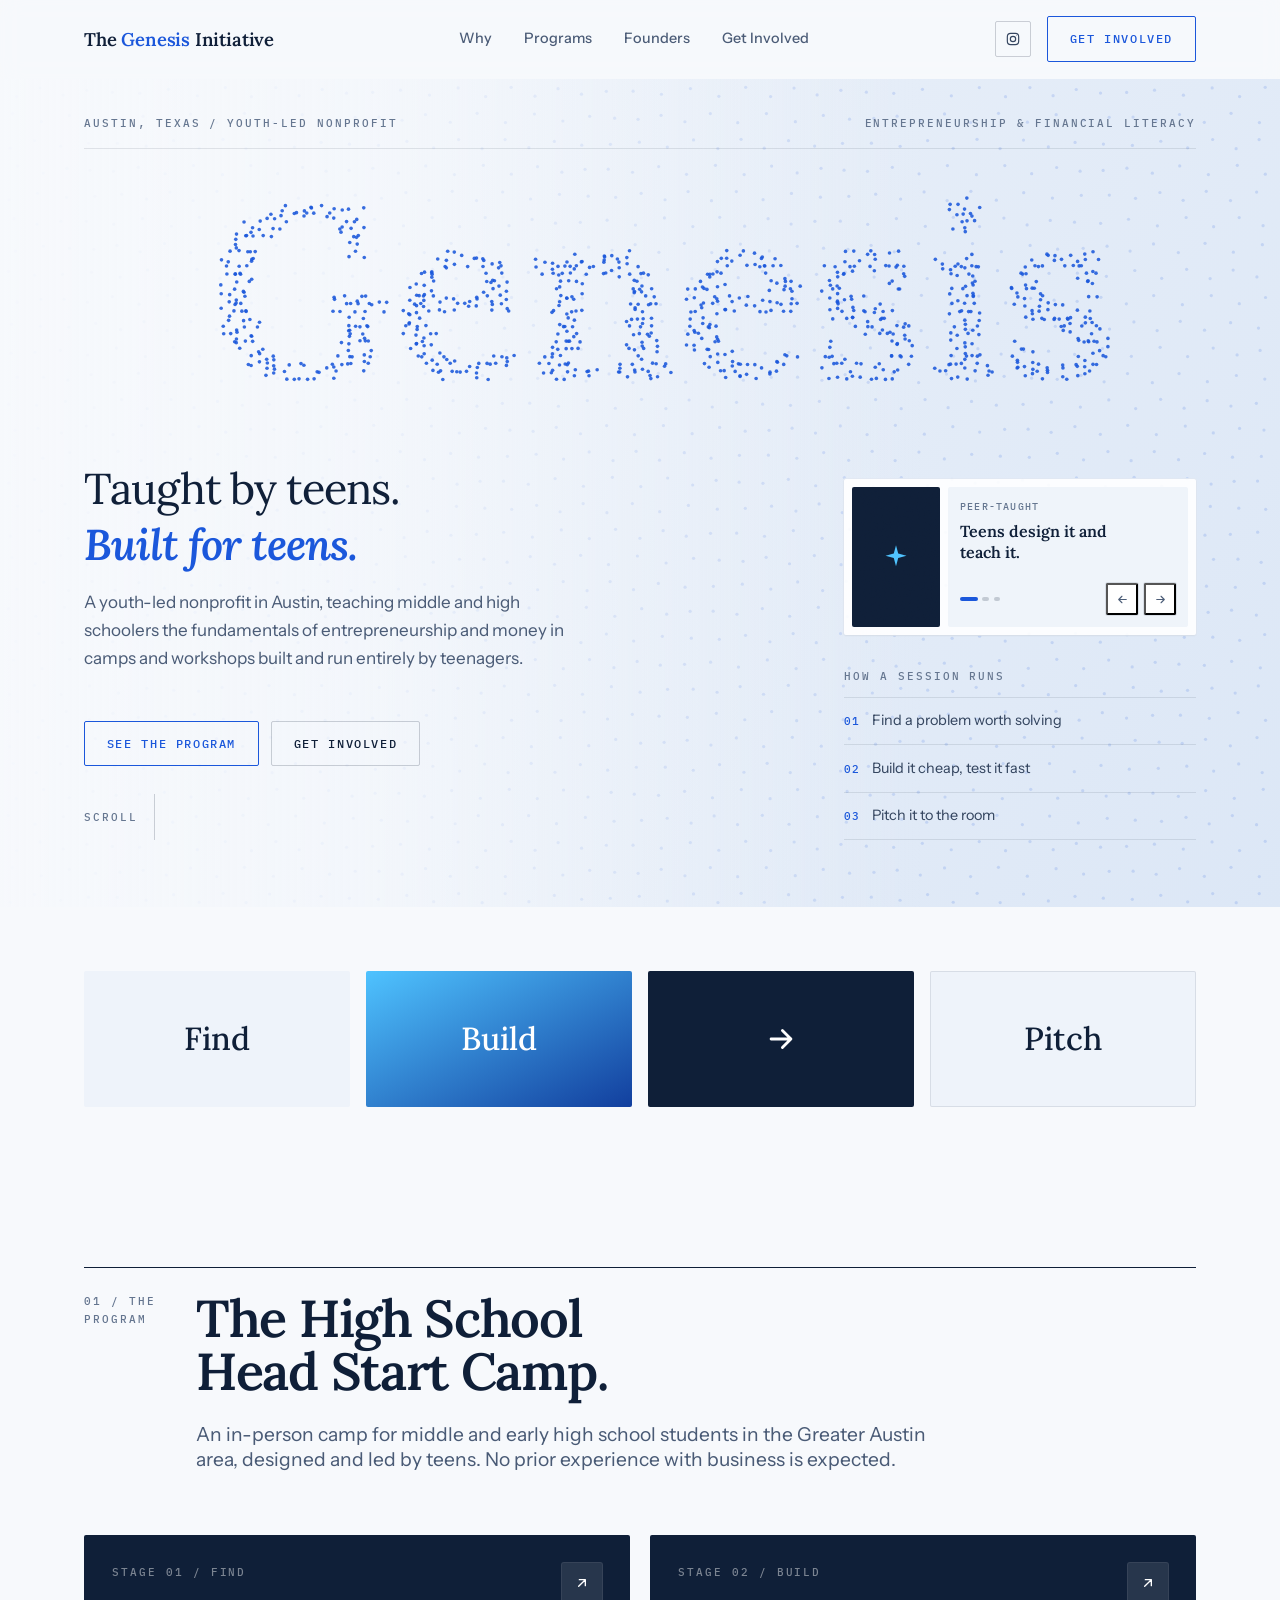
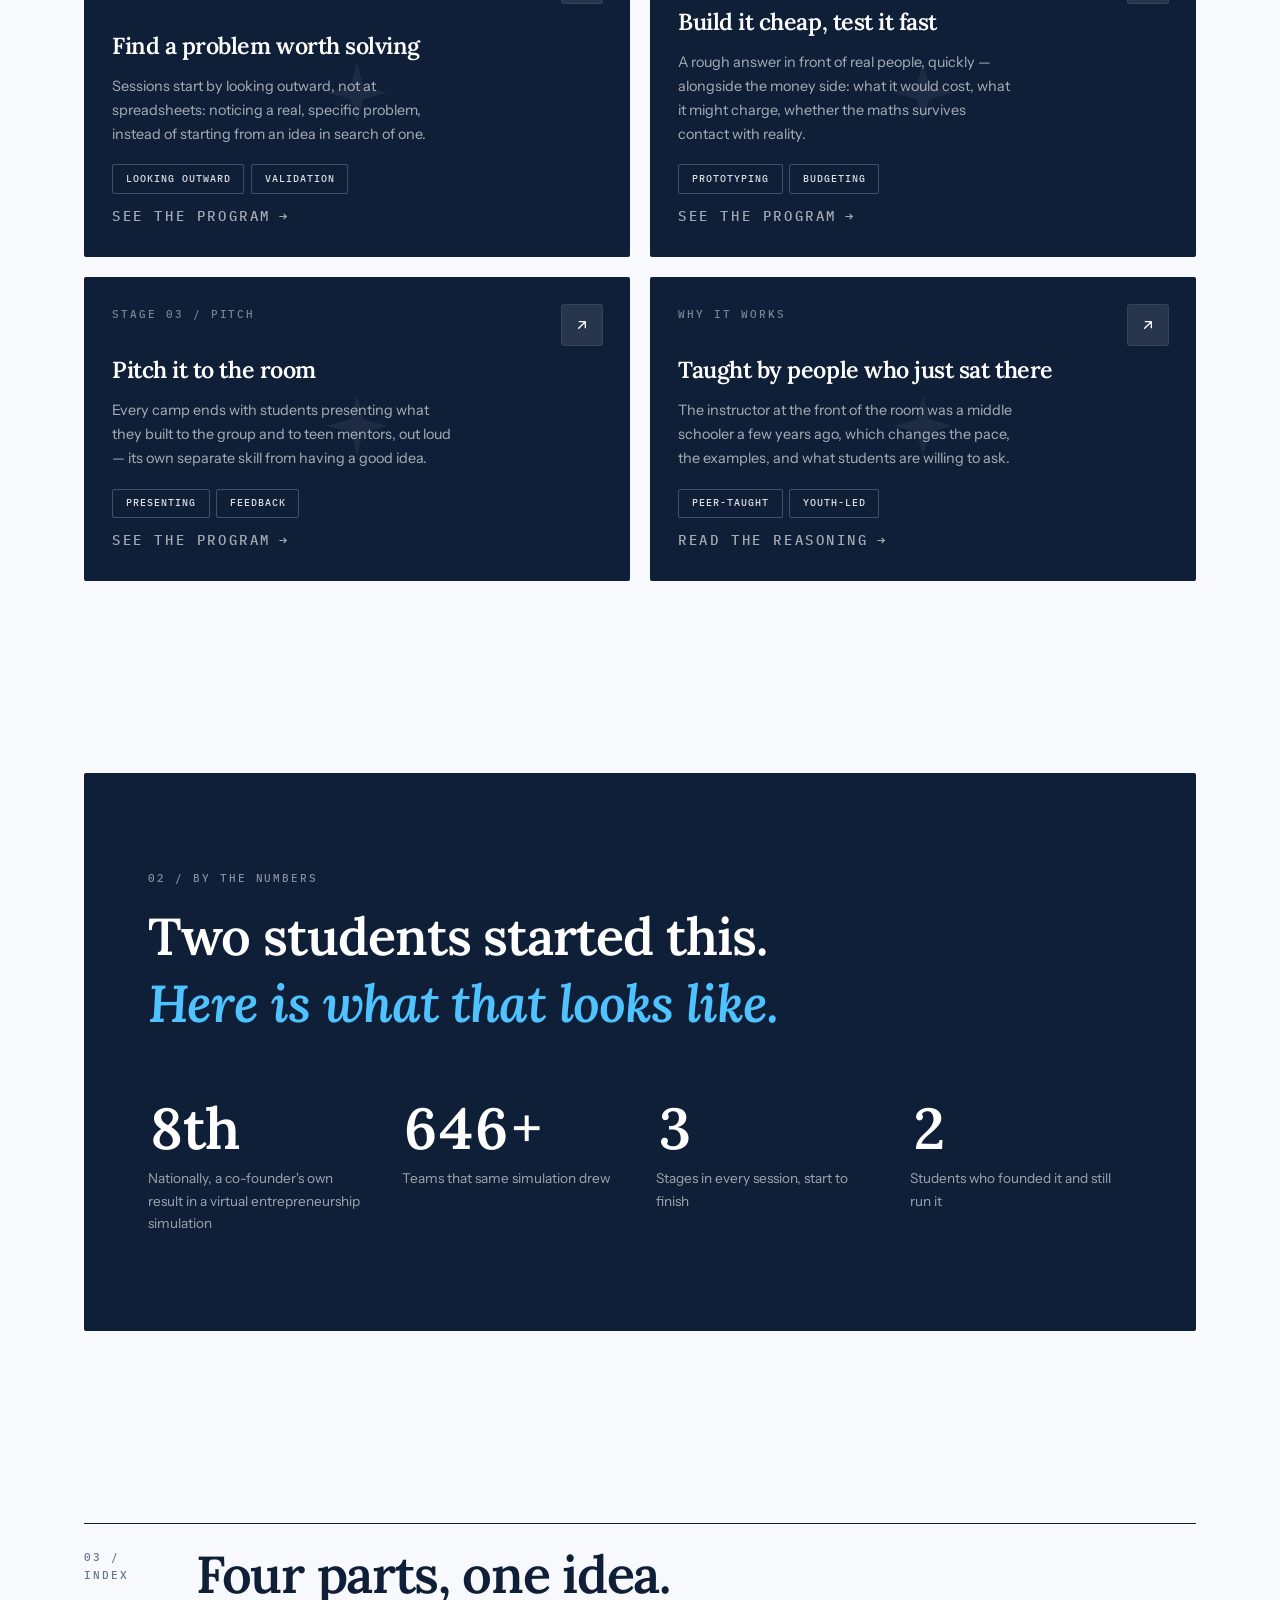
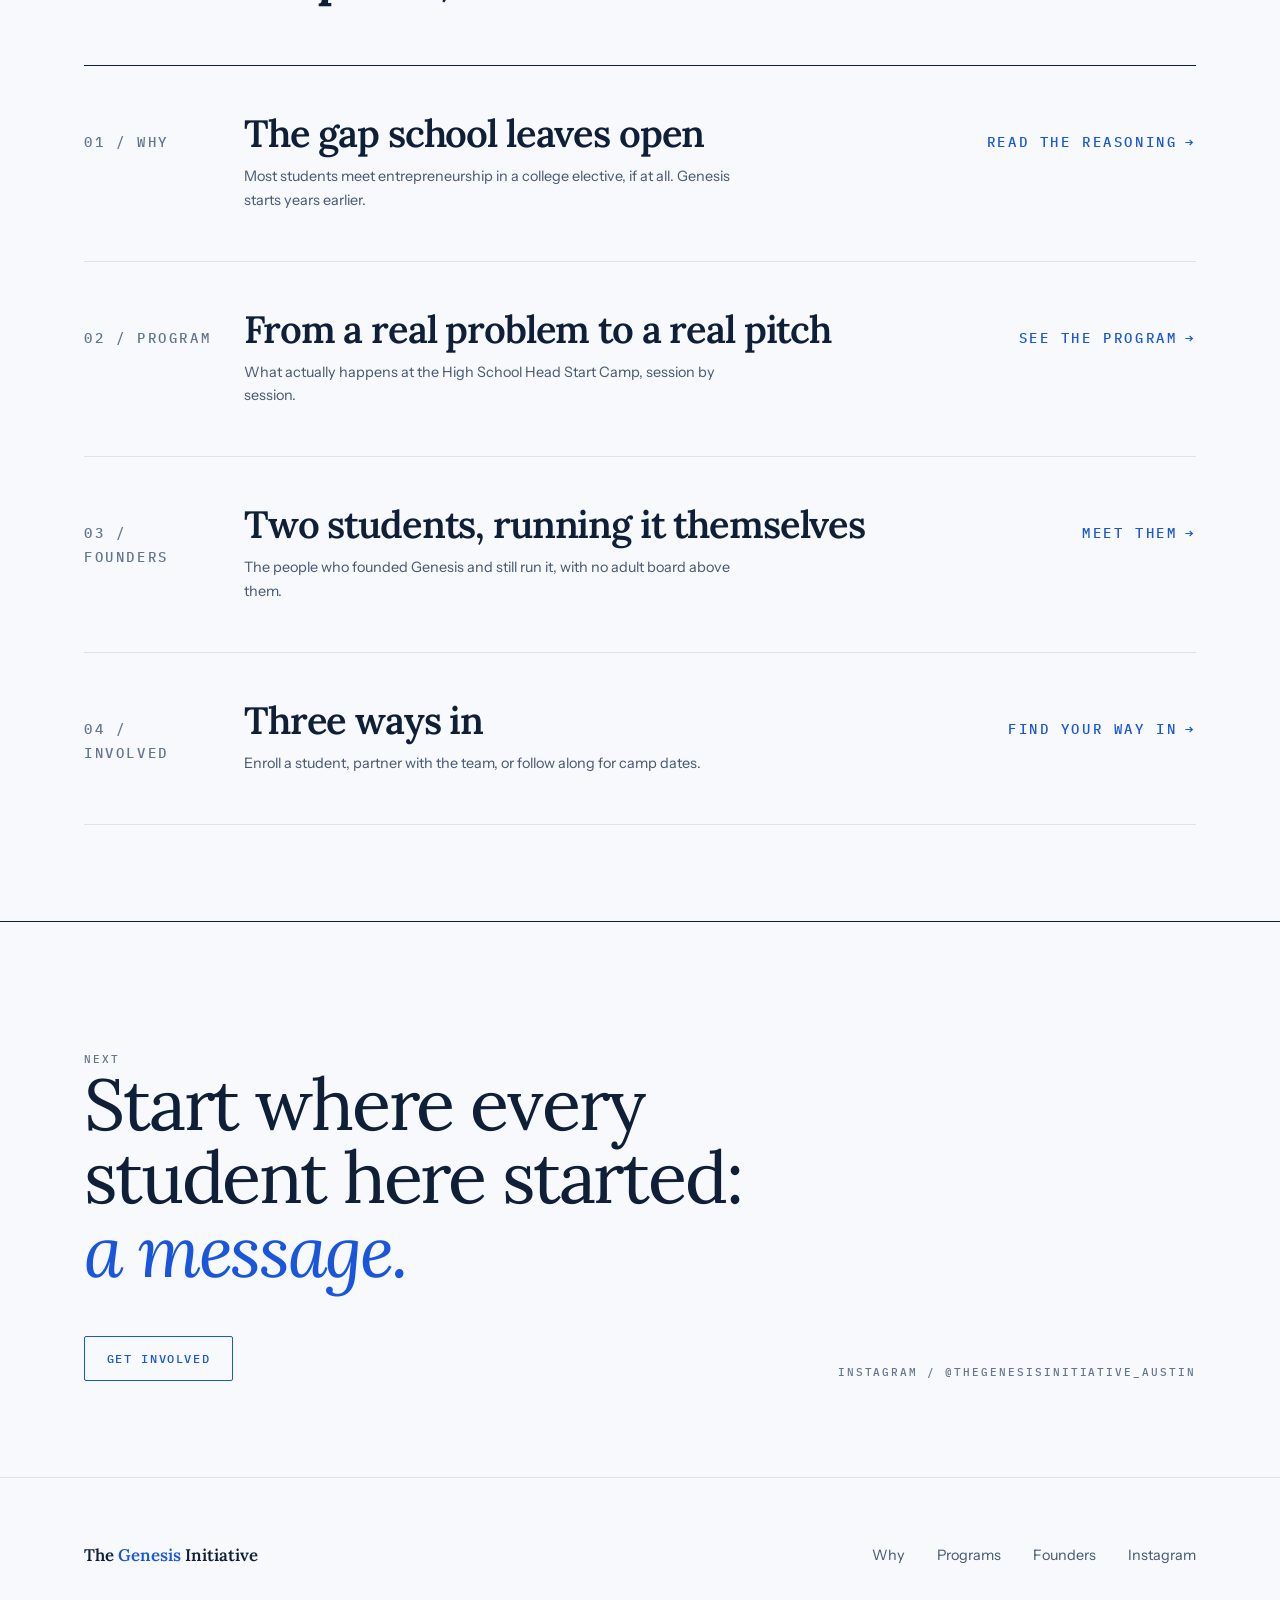
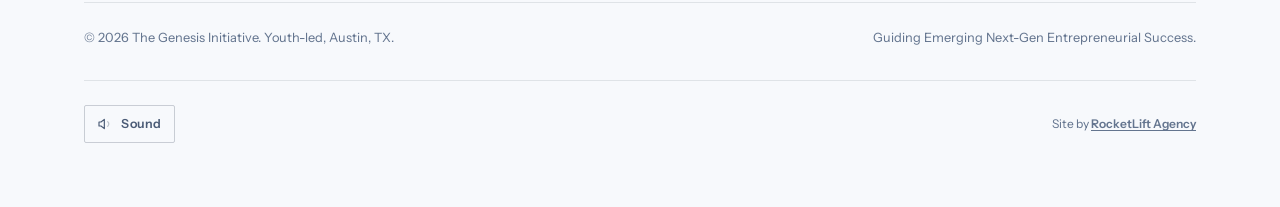
==== commit 860a4f0f: "Install ui-ux-pro-max skill; add 3D depth and scroll choreography Skill - Installed nextlevelbuilder" ====
--- a/index.html
+++ b/index.html
@@ -153,7 +153,7 @@
         </div>
 
         <div class="prog-grid">
-          <a class="prog-card reveal" href="programs.html">
+          <a class="prog-card reveal-3d" href="programs.html">
             <div class="prog-top"><span>Stage 01 / Find</span>
               <span class="prog-badge"><svg viewBox="0 0 24 24" fill="none" stroke="currentColor" stroke-width="2" stroke-linecap="round" stroke-linejoin="round"><path d="M7 17 17 7M8 7h9v9"/></svg></span>
             </div>
@@ -166,7 +166,7 @@
             </div>
           </a>
 
-          <a class="prog-card reveal" href="programs.html">
+          <a class="prog-card reveal-3d" href="programs.html">
             <div class="prog-top"><span>Stage 02 / Build</span>
               <span class="prog-badge"><svg viewBox="0 0 24 24" fill="none" stroke="currentColor" stroke-width="2" stroke-linecap="round" stroke-linejoin="round"><path d="M7 17 17 7M8 7h9v9"/></svg></span>
             </div>
@@ -179,7 +179,7 @@
             </div>
           </a>
 
-          <a class="prog-card reveal" href="programs.html">
+          <a class="prog-card reveal-3d" href="programs.html">
             <div class="prog-top"><span>Stage 03 / Pitch</span>
               <span class="prog-badge"><svg viewBox="0 0 24 24" fill="none" stroke="currentColor" stroke-width="2" stroke-linecap="round" stroke-linejoin="round"><path d="M7 17 17 7M8 7h9v9"/></svg></span>
             </div>
@@ -192,7 +192,7 @@
             </div>
           </a>
 
-          <a class="prog-card reveal" href="why.html">
+          <a class="prog-card reveal-3d" href="why.html">
             <div class="prog-top"><span>Why it works</span>
               <span class="prog-badge"><svg viewBox="0 0 24 24" fill="none" stroke="currentColor" stroke-width="2" stroke-linecap="round" stroke-linejoin="round"><path d="M7 17 17 7M8 7h9v9"/></svg></span>
             </div>
@@ -211,7 +211,7 @@
     <!-- Real numbers only. -->
     <section class="numbers">
       <div class="container">
-        <div class="panel reveal">
+        <div class="panel reveal-3d">
           <p class="meta" style="color:rgba(255,255,255,.5)">02 / By the numbers</p>
           <h2>Two students started this. <em>Here is what that looks like.</em></h2>
           <ul>
--- a/css/styles.css
+++ b/css/styles.css
@@ -1561,8 +1561,8 @@
 }
 
 /* --- Band --- */
-.band{ background:var(--bg) }
-.band ul{ display:flex; flex-direction:column; gap:.75rem; padding-block:var(--sp-8) }
+.band{ background:var(--bg); padding-block:var(--sp-6) }
+.band ul{ display:flex; flex-direction:column; gap:.75rem; padding-block:var(--sp-6) }
 .band li{ flex:1 }
 .band .tile{
   display:grid; place-items:center; height:5.5rem; width:100%; border-radius:var(--radius-pill);
@@ -1640,3 +1640,59 @@
 .numbers .l{ margin-top:.6rem; font-size:.85rem; color:rgba(255,255,255,.58) }
 @media (min-width:640px){ .numbers .panel{ padding:var(--sp-9) var(--sp-8) } }
 @media (min-width:1024px){ .numbers ul{ grid-template-columns:repeat(4,1fr) } }
+
+/* ==========================================================================
+   3D DEPTH + SCROLL CHOREOGRAPHY
+   Built to the ui-ux-pro-max rules rather than piling on effects:
+   parallax only on decorative layers (never body copy), small deltas,
+   one focal tilt target, and everything off under reduced motion.
+   The patterns come from the skill's GSAP presets; they are implemented on
+   the existing rAF scroll pass instead of adding GSAP, which would duplicate
+   scroll machinery this site already has.
+   ========================================================================== */
+
+/* --- Scroll-driven 3D entrance. The grid supplies the perspective so the
+       cards share one vanishing point instead of each having its own. --- */
+.prog-grid{ perspective:1400px; perspective-origin:50% 40% }
+
+.prog-card{ transform-style:preserve-3d; will-change:transform }
+
+/* The reveal system already handles "pending -> visible"; this variant just
+   swaps the flat rise for a rotation in depth. */
+.reveal-3d.pending{
+  opacity:0;
+  transform:perspective(1400px) rotateX(14deg) translate3d(0,34px,-90px);
+}
+.reveal-3d{
+  transition:opacity 620ms var(--ease-out-quint), transform 620ms var(--ease-out-quint);
+}
+.reveal-3d.is-visible{ opacity:1; transform:none }
+
+/* Stagger so four cards read as one gesture, not four competing ones. */
+.prog-grid .reveal-3d:nth-child(1){ transition-delay:0ms }
+.prog-grid .reveal-3d:nth-child(2){ transition-delay:90ms }
+.prog-grid .reveal-3d:nth-child(3){ transition-delay:180ms }
+.prog-grid .reveal-3d:nth-child(4){ transition-delay:270ms }
+
+/* --- The one focal tilt target on the page (skill rule: 1-2 per screen).
+       JS clamps the pull; CSS just supplies the depth context. --- */
+.factcard{ transform-style:preserve-3d; transition:transform 420ms var(--ease-out-quint) }
+.factcard-tile, .factcard-panel{ transform:translateZ(18px) }
+
+/* --- Numbers panel lifts out of the page as it arrives. --- */
+.numbers .panel.reveal-3d.pending{
+  transform:perspective(1600px) rotateX(9deg) translate3d(0,40px,-70px);
+}
+
+/* --- Hero depth layers. Only the generated canvases move; the copy above
+       them never does, per the parallax rule. --- */
+.liquid{ will-change:transform }
+
+@media (prefers-reduced-motion: reduce){
+  .reveal-3d, .reveal-3d.pending, .numbers .panel.reveal-3d.pending{
+    opacity:1 !important; transform:none !important;
+  }
+  .factcard{ transform:none !important }
+  .factcard-tile, .factcard-panel{ transform:none }
+  .liquid{ will-change:auto }
+}
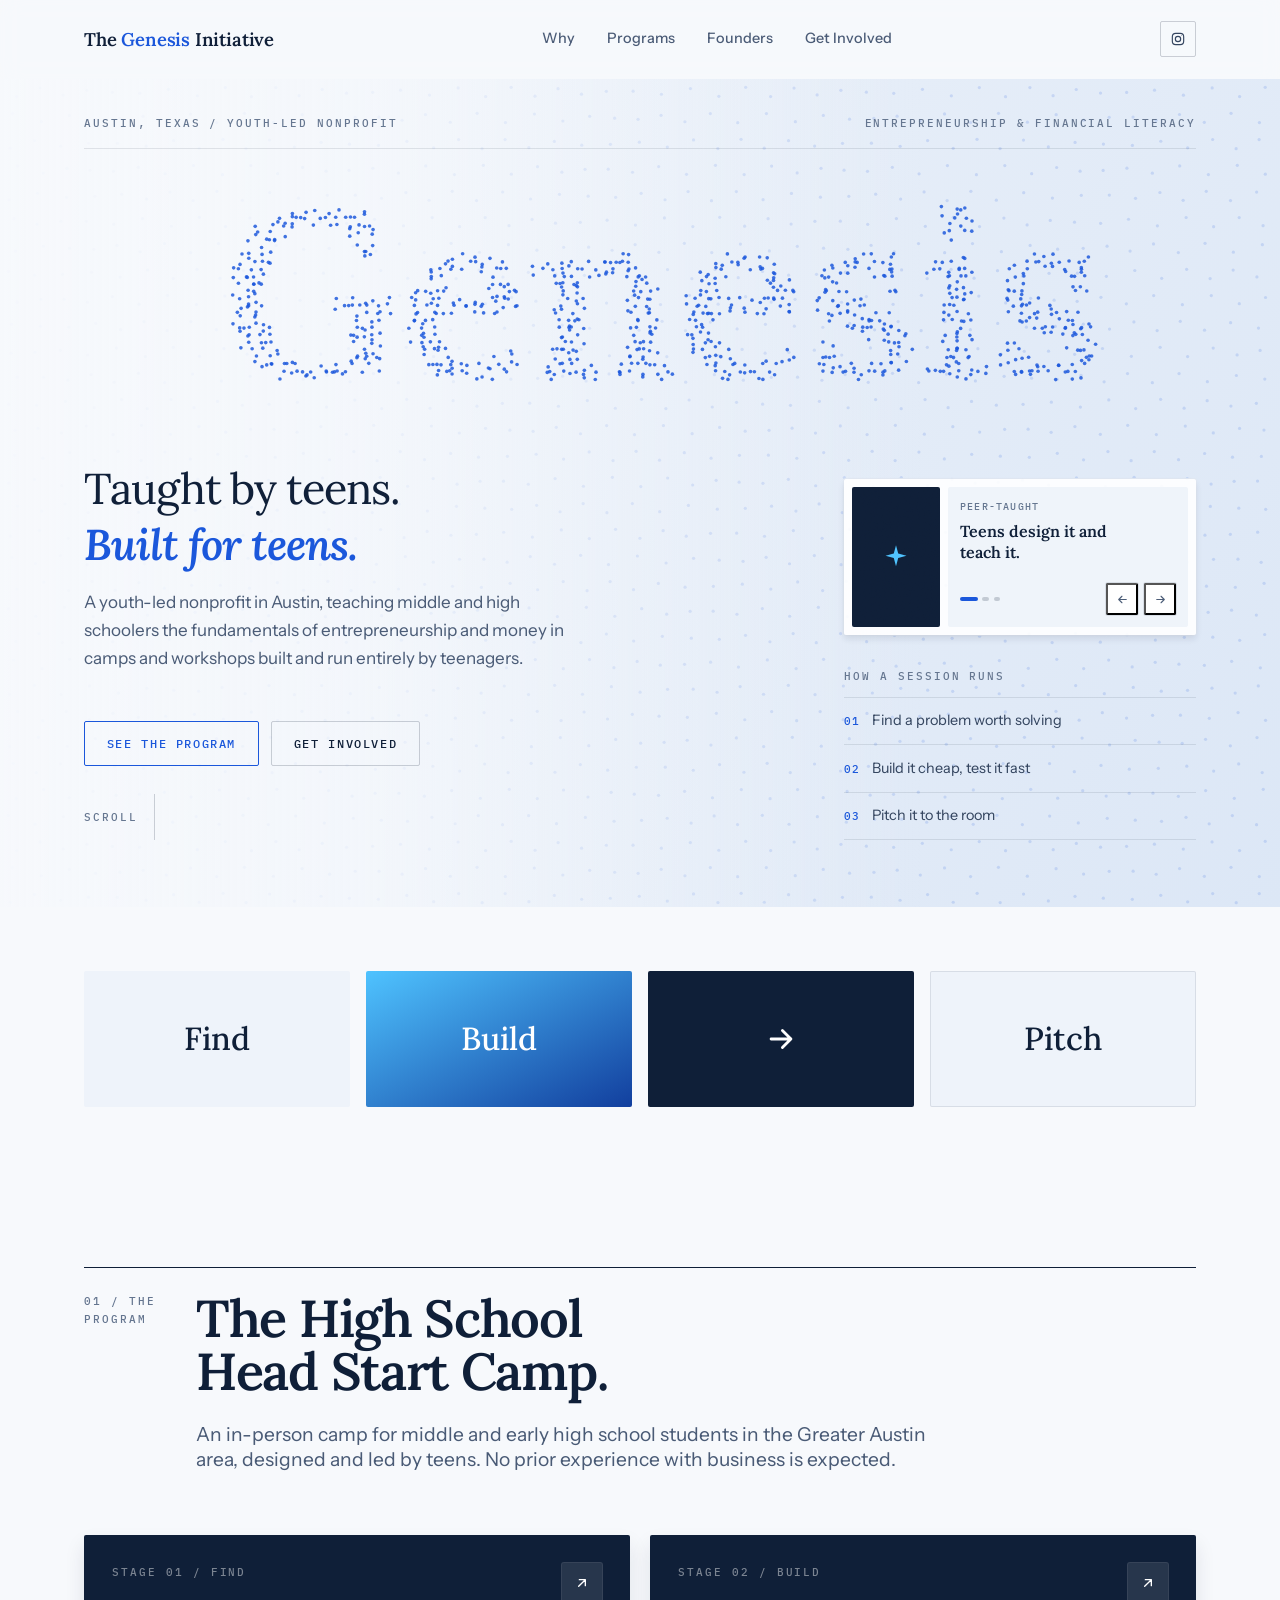
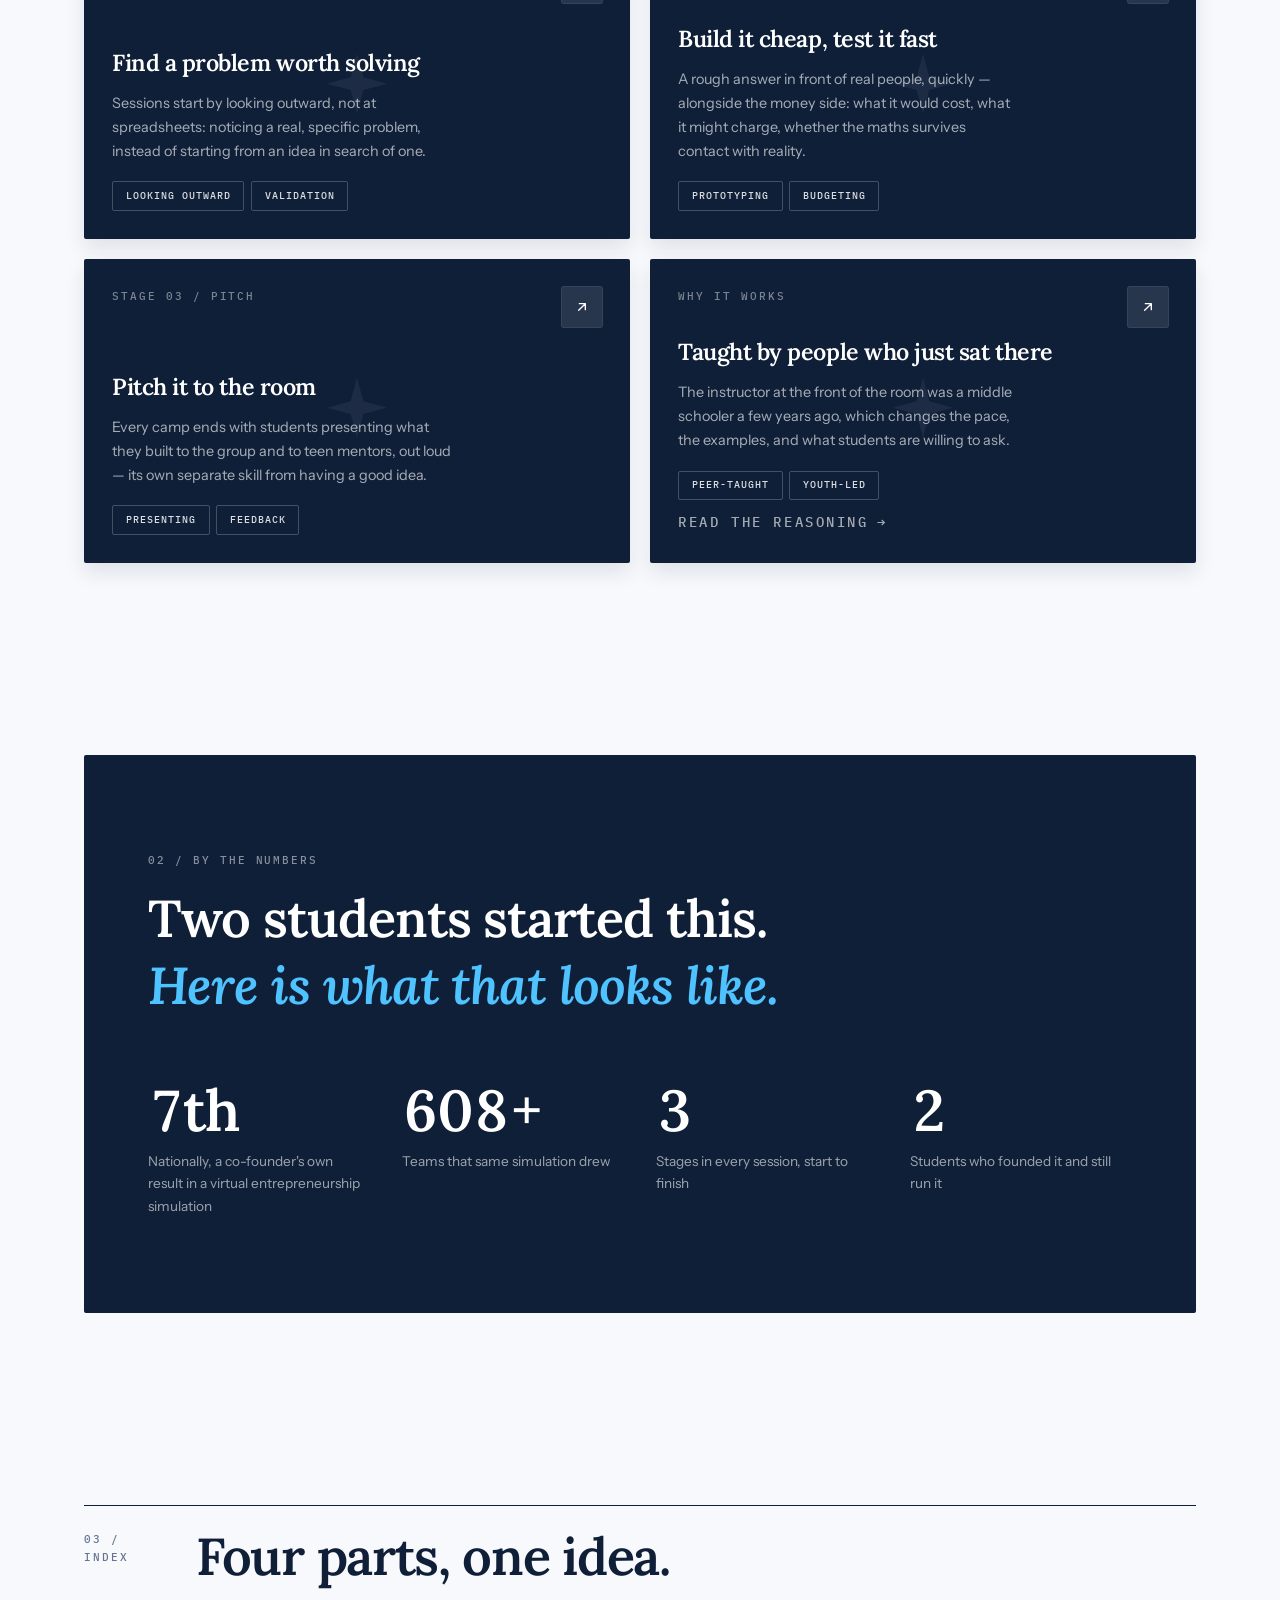
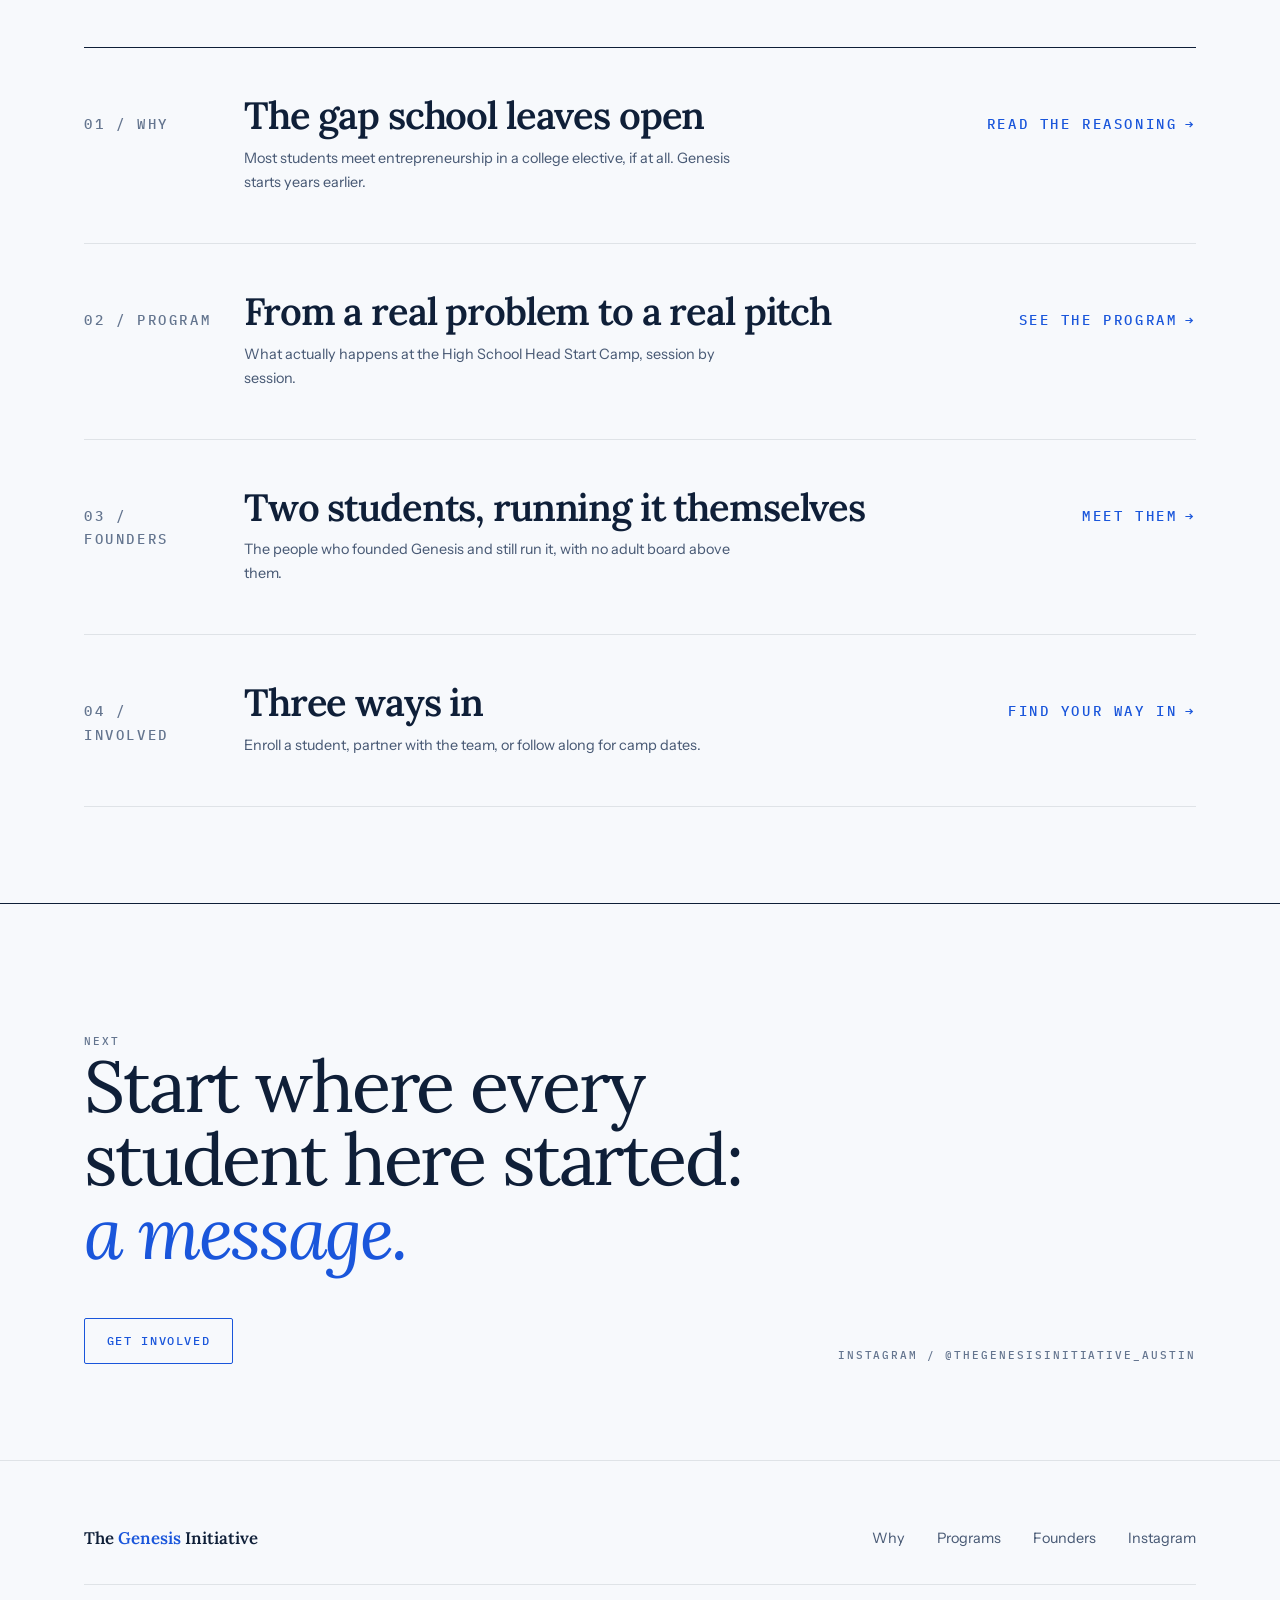
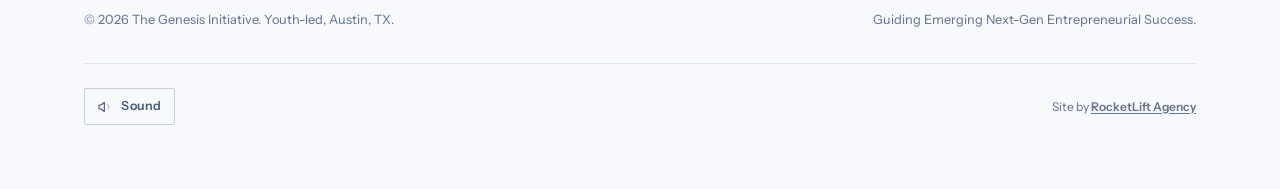
==== commit bafae65c: "Add 3D scenes and scroll depth to every page; cut duplicate CTAs Duplicate CTAs The header carried a" ====
--- a/index.html
+++ b/index.html
@@ -34,7 +34,6 @@
             <circle cx="17.2" cy="6.8" r="0.6" fill="currentColor" stroke="none"/>
           </svg>
         </a>
-        <a class="btn btn-primary desktop-only" href="involved.html">Get Involved</a>
         <button class="nav-toggle" id="navToggle" aria-expanded="false" aria-controls="mobilePanel" aria-label="Toggle menu">
           <svg viewBox="0 0 24 24" fill="none" stroke="currentColor" stroke-width="1.75" stroke-linecap="round" aria-hidden="true">
             <path d="M4 6h16M4 12h16M4 18h16"/>
@@ -47,7 +46,6 @@
       <a href="programs.html">Programs</a>
       <a href="founders.html">Founders</a>
       <a href="involved.html">Get Involved</a>
-      <a class="btn btn-primary" href="involved.html">Get Involved</a>
     </div>
   </header>
   <main id="main">
@@ -162,7 +160,6 @@
               <h3>Find a problem worth solving</h3>
               <p>Sessions start by looking outward, not at spreadsheets: noticing a real, specific problem, instead of starting from an idea in search of one.</p>
               <div class="prog-tags"><span>Looking outward</span><span>Validation</span></div>
-              <p class="prog-go">See the program <span aria-hidden="true">&rarr;</span></p>
             </div>
           </a>
 
@@ -175,7 +172,6 @@
               <h3>Build it cheap, test it fast</h3>
               <p>A rough answer in front of real people, quickly — alongside the money side: what it would cost, what it might charge, whether the maths survives contact with reality.</p>
               <div class="prog-tags"><span>Prototyping</span><span>Budgeting</span></div>
-              <p class="prog-go">See the program <span aria-hidden="true">&rarr;</span></p>
             </div>
           </a>
 
@@ -188,7 +184,6 @@
               <h3>Pitch it to the room</h3>
               <p>Every camp ends with students presenting what they built to the group and to teen mentors, out loud — its own separate skill from having a good idea.</p>
               <div class="prog-tags"><span>Presenting</span><span>Feedback</span></div>
-              <p class="prog-go">See the program <span aria-hidden="true">&rarr;</span></p>
             </div>
           </a>
 
--- a/css/styles.css
+++ b/css/styles.css
@@ -68,6 +68,14 @@
   --dur-base: 280ms;
 
   --container: 1160px;
+
+  /* Elevation scale from the ui-ux-pro-max "dimensional-layering" style,
+     retinted from pure black to the palette's navy. */
+  --elevation-1: 0 1px 3px rgba(15,31,56,.10);
+  --elevation-2: 0 4px 6px rgba(15,31,56,.10);
+  --elevation-3: 0 10px 20px rgba(15,31,56,.10);
+  --elevation-4: 0 20px 40px rgba(15,31,56,.15);
+  --blur-amount: 8px;
 }
 
 *, *::before, *::after { box-sizing: border-box; }
@@ -372,7 +380,6 @@
 @media (max-width: 860px) {
   .nav-links { display: none; }
   .nav-toggle { display: inline-flex; }
-  .nav-actions .btn-primary.desktop-only { display: none; }
 
   .mobile-panel {
     display: none;
@@ -1696,3 +1703,98 @@
   .factcard-tile, .factcard-panel{ transform:none }
   .liquid{ will-change:auto }
 }
+
+/* ==========================================================================
+   3D SCENE — a real dimensional object, built from the brand's dot motif.
+   There is no photography for this site, so rather than fake a photo the
+   "3D image" is constructed: four dot-planes stacked in Z, rotated by scroll
+   position. Transform-only, so it composites on the GPU.
+   Follows the skill's dimensional-layering spec (z-depth, 4-level elevation,
+   translateZ, parallax) and its accessibility requirement that all of it
+   collapses under reduced motion.
+   ========================================================================== */
+
+.scene{
+  perspective:1000px;
+  perspective-origin:50% 45%;
+  display:grid;
+  place-items:center;
+  min-height:16rem;
+  pointer-events:none;
+}
+
+/* Standalone (not paired with a text column) it is a supporting visual,
+   so it sits smaller and closer to the content it introduces. */
+.container > .scene{ min-height:13rem; margin-block:var(--sp-5) var(--sp-6) }
+.container > .scene .scene-obj{ width:min(11rem,44vw) }
+
+.scene-obj{
+  position:relative;
+  width:min(15rem,60vw);
+  aspect-ratio:1;
+  transform-style:preserve-3d;
+  /* --rx/--ry are written by the scroll pass in main.js */
+  transform:rotateX(calc(var(--rx,14) * 1deg)) rotateY(calc(var(--ry,-22) * 1deg));
+  will-change:transform;
+}
+
+.scene-obj .plane{
+  position:absolute;
+  inset:0;
+  border:1px solid rgba(26,86,219,.22);
+  background-image:radial-gradient(circle at center, rgba(26,86,219,.42) 1.3px, transparent 1.4px);
+  background-size:16px 16px;
+  backface-visibility:hidden;
+}
+
+/* Four layers: back plane faintest, front plane strongest and lifted. */
+.scene-obj .p1{ transform:translateZ(-72px); opacity:.30 }
+.scene-obj .p2{ transform:translateZ(-24px); opacity:.50 }
+.scene-obj .p3{ transform:translateZ( 24px); opacity:.72 }
+.scene-obj .p4{
+  transform:translateZ(72px); opacity:1;
+  background-color:rgba(255,255,255,.55);
+  box-shadow:var(--elevation-4);
+  backdrop-filter:blur(var(--blur-amount));
+}
+
+/* The front plane carries a label so the object means something. */
+.scene-obj .p4::after{
+  content:attr(data-label);
+  position:absolute;
+  left:50%; top:50%;
+  transform:translate(-50%,-50%);
+  font-family:var(--font-mono);
+  font-size:var(--size-meta);
+  letter-spacing:var(--track-meta);
+  text-transform:uppercase;
+  color:var(--accent);
+  white-space:nowrap;
+}
+
+/* Elevation applied to the existing card family, so depth is systemic
+   rather than a one-off on the scene. */
+.prog-card{ box-shadow:var(--elevation-3), 0 0 0 1px rgba(255,255,255,.06) }
+.prog-card:hover{ box-shadow:var(--elevation-4), 0 0 0 1px rgba(255,255,255,.12) }
+.factcard{ box-shadow:var(--elevation-2), 0 0 0 1px rgba(226,232,242,.9) }
+.founder-card, .involve-card{ transition:box-shadow 280ms var(--ease-out-quint) }
+.founder-card:hover, .involve-card:hover{ box-shadow:var(--elevation-2) }
+
+/* Page sections lift in with depth on every page, not just home. */
+.section-3d.pending{
+  opacity:0;
+  transform:perspective(1400px) rotateX(8deg) translate3d(0,28px,-60px);
+}
+.section-3d{
+  transition:opacity 640ms var(--ease-out-quint), transform 640ms var(--ease-out-quint);
+}
+.section-3d.is-visible{ opacity:1; transform:none }
+
+/* Layout for pages that pair a scene with content. */
+.with-scene{ display:grid; grid-template-columns:1fr; gap:var(--sp-7); align-items:center }
+@media (min-width:900px){ .with-scene{ grid-template-columns:1fr minmax(18rem,22rem) } }
+
+@media (prefers-reduced-motion: reduce){
+  .scene-obj{ transform:rotateX(12deg) rotateY(-18deg) !important; will-change:auto }
+  .section-3d, .section-3d.pending{ opacity:1 !important; transform:none !important }
+}
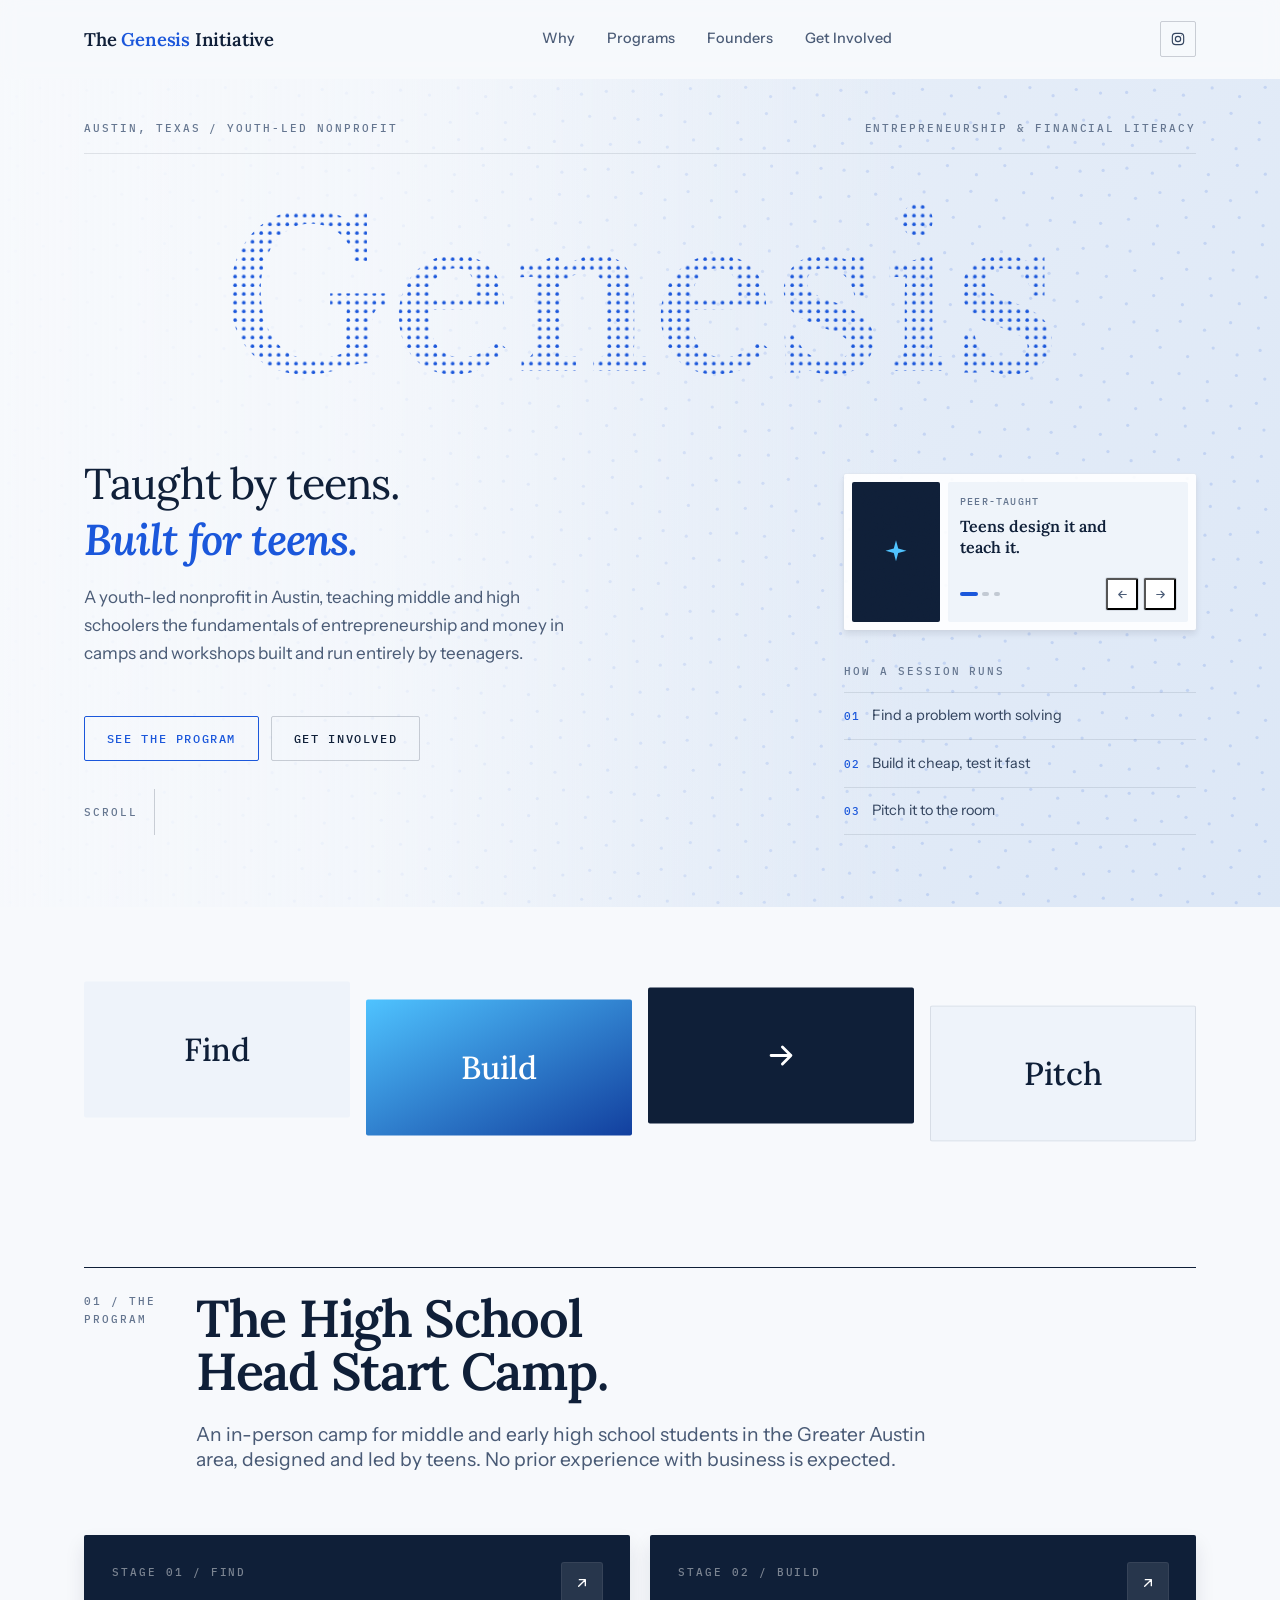
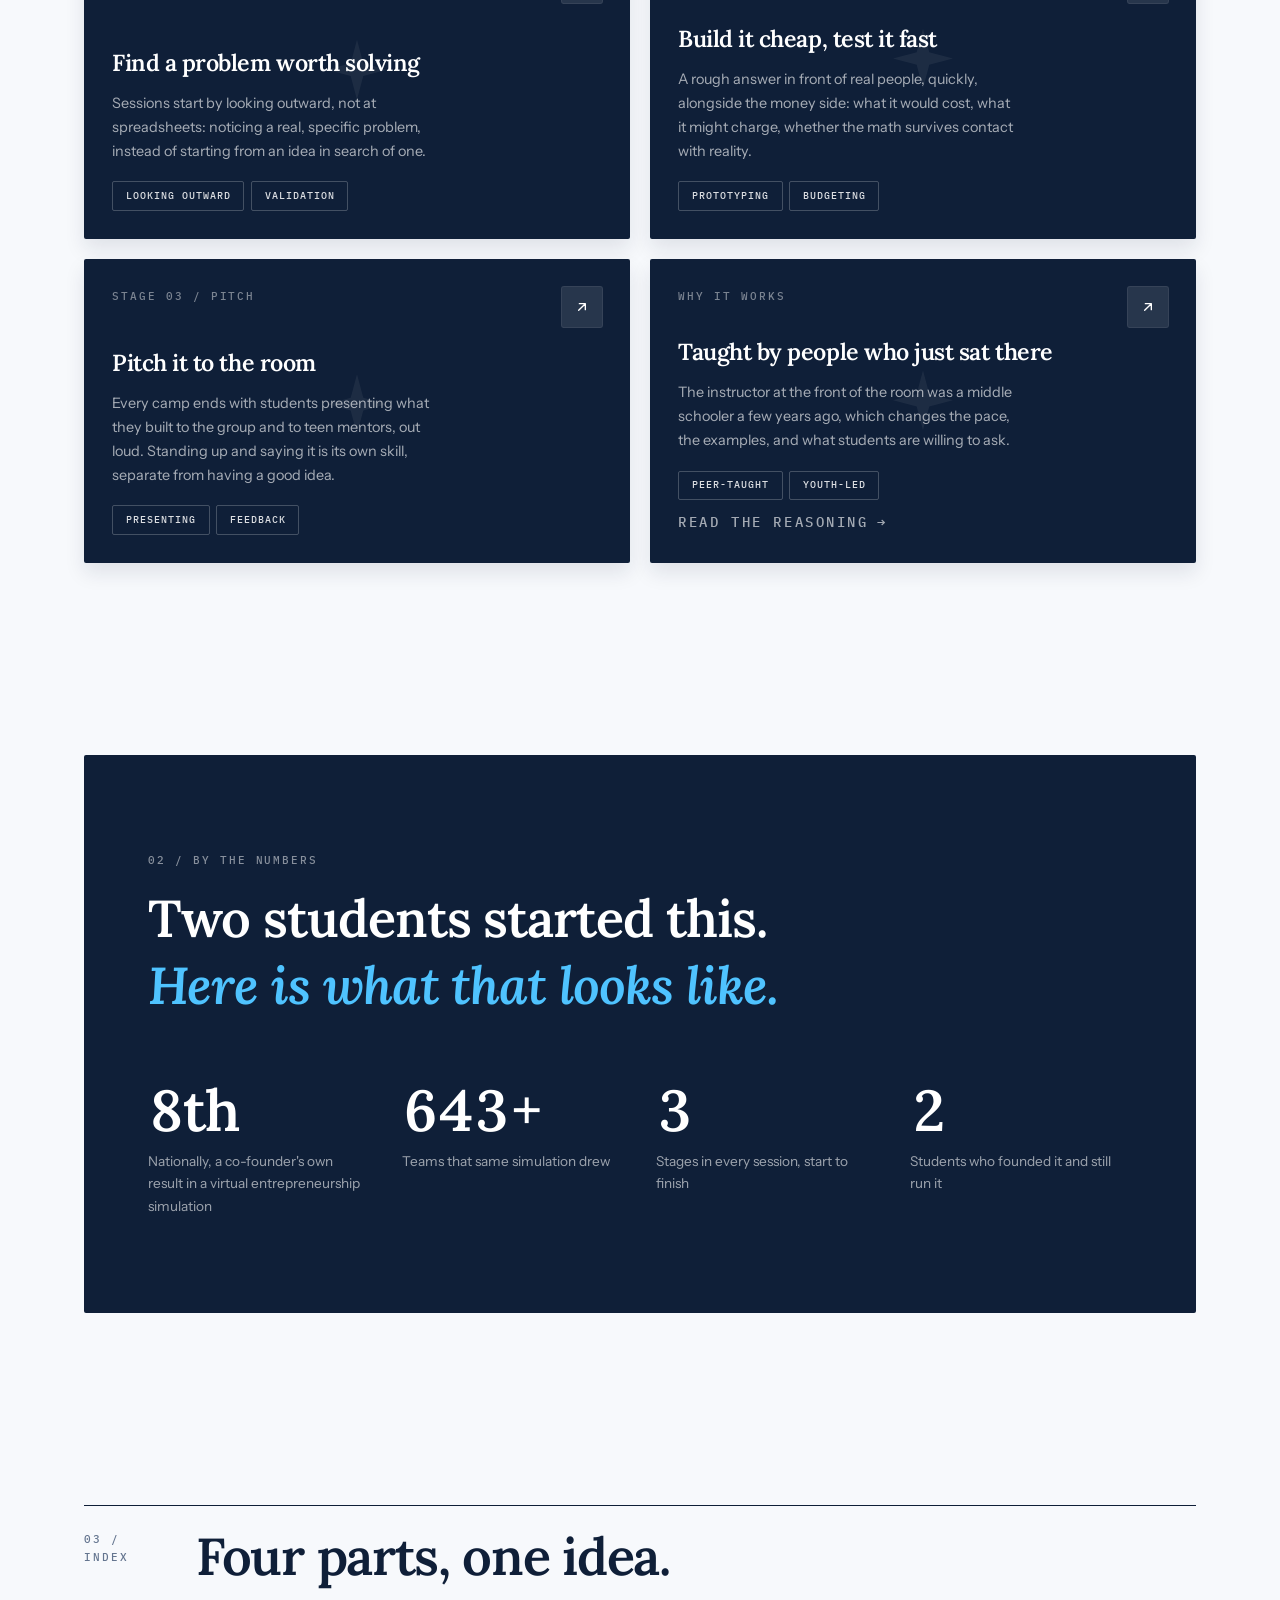
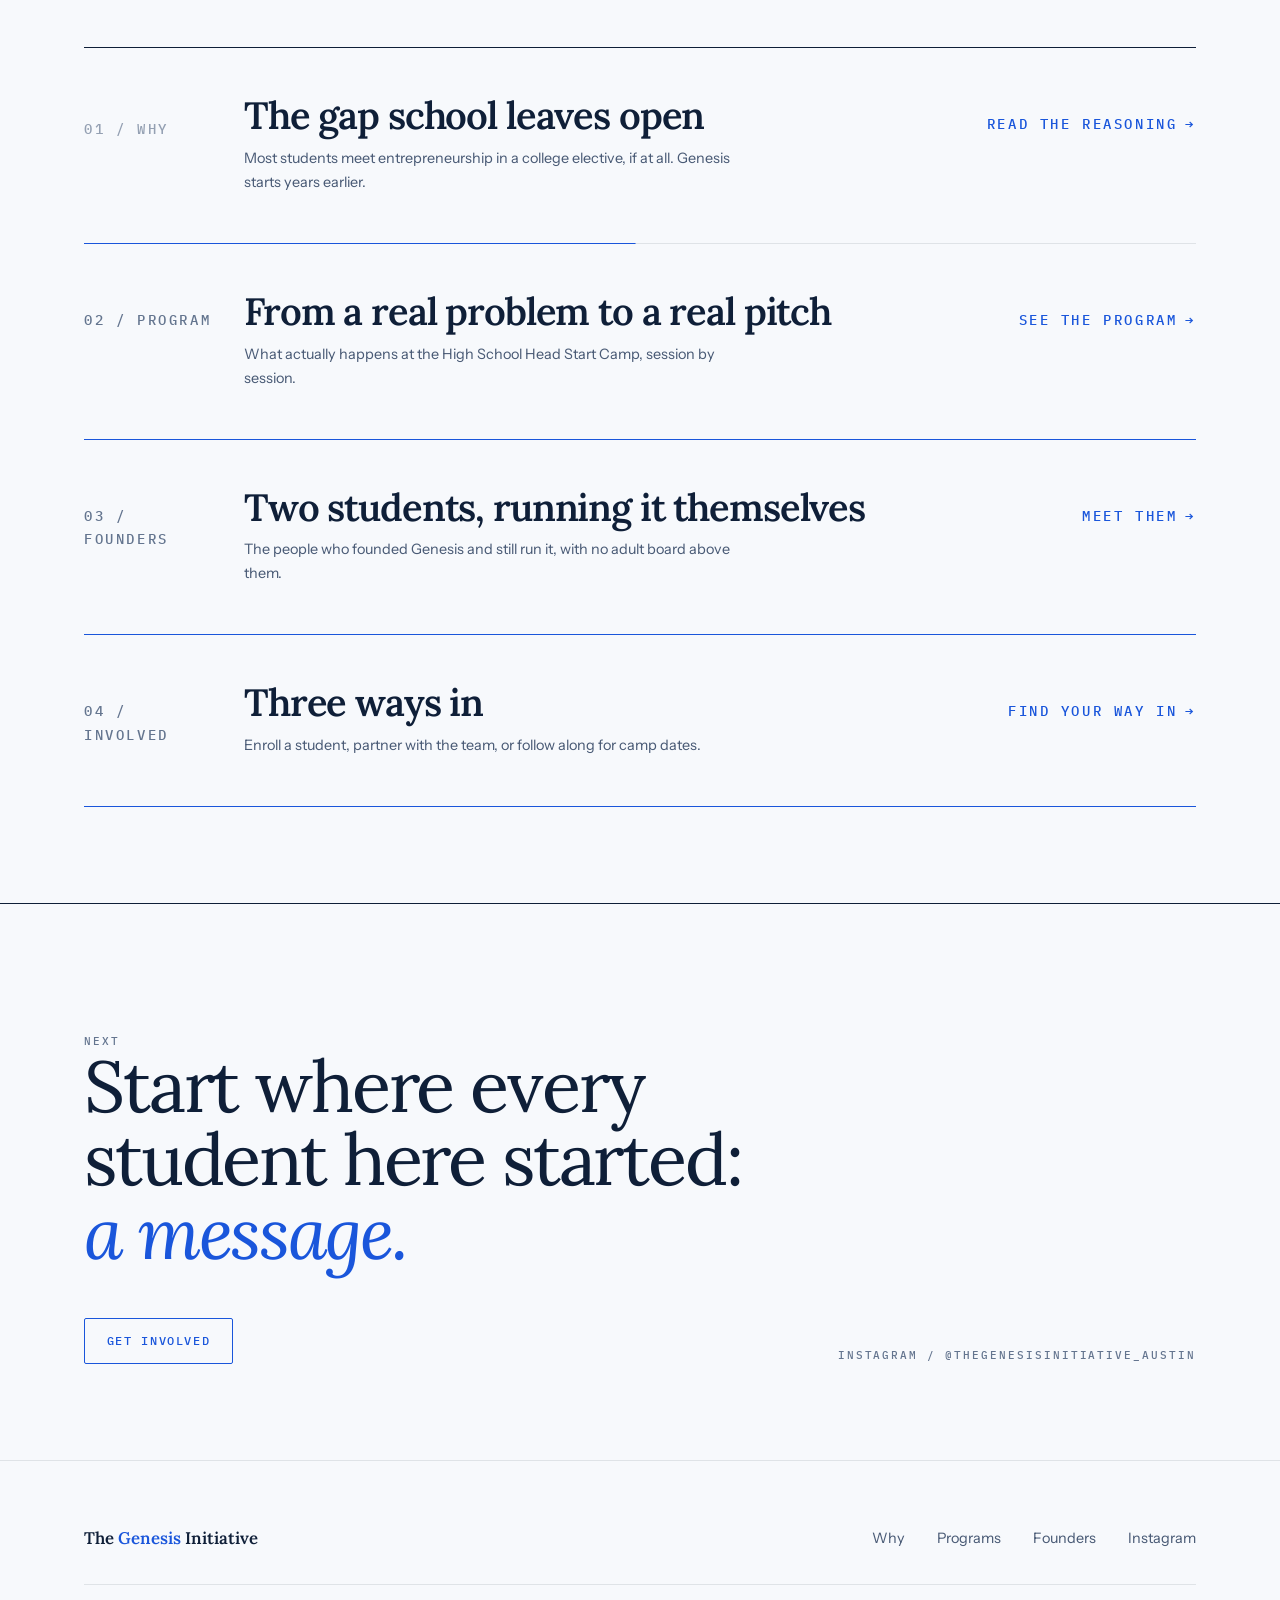
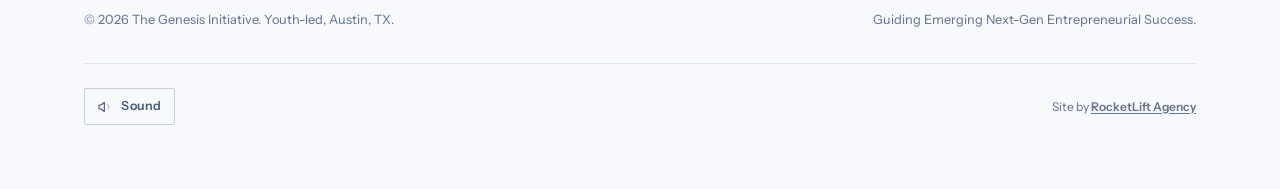
==== commit b0d016fe: "Replace the wordmark particle field with scroll-driven depth Remove the interactive dot-particle can" ====
--- a/index.html
+++ b/index.html
@@ -68,6 +68,12 @@
             <defs>
               <pattern id="dotgrid" width="6.5" height="6.5" patternUnits="userSpaceOnUse">
                 <circle cx="1.6" cy="1.6" r="1.35" fill="var(--accent)"/>
+              </pattern>
+              <!-- The SVG scales as a whole, so on a phone the fine pattern's
+                   dots land under one device pixel and the mark washes out to
+                   a grey smear. Same grid, fatter dots, swapped in by CSS. -->
+              <pattern id="dotgridBold" width="6.5" height="6.5" patternUnits="userSpaceOnUse">
+                <circle cx="1.6" cy="1.6" r="2.35" fill="var(--accent)"/>
               </pattern>
             </defs>
             <text x="460" y="150" text-anchor="middle" font-family="Lora, Georgia, serif" font-size="168" font-weight="600" fill="url(#dotgrid)">Genesis</text>
@@ -128,13 +134,13 @@
 
     <!-- The three stages, as a band. -->
     <section class="band">
-      <ul class="container">
-        <li class="reveal"><span class="tile t-light">Find</span></li>
-        <li class="reveal"><span class="tile t-accent">Build</span></li>
-        <li class="reveal"><span class="tile t-dark" aria-hidden="true">
+      <ul class="container" data-stagger>
+        <li class="reveal"><span class="tile t-light" data-drift="0.35">Find</span></li>
+        <li class="reveal"><span class="tile t-accent" data-drift="0.95">Build</span></li>
+        <li class="reveal"><span class="tile t-dark" aria-hidden="true" data-drift="0.55">
           <svg viewBox="0 0 24 24" width="34" height="34" fill="none" stroke="currentColor" stroke-width="2" stroke-linecap="round" stroke-linejoin="round"><path d="M5 12h14M13 6l6 6-6 6"/></svg>
         </span></li>
-        <li class="reveal"><span class="tile t-ghost">Pitch</span></li>
+        <li class="reveal"><span class="tile t-ghost" data-drift="1.15">Pitch</span></li>
       </ul>
     </section>
 
@@ -150,12 +156,12 @@
           </div>
         </div>
 
-        <div class="prog-grid">
+        <div class="prog-grid" data-stagger>
           <a class="prog-card reveal-3d" href="programs.html">
             <div class="prog-top"><span>Stage 01 / Find</span>
               <span class="prog-badge"><svg viewBox="0 0 24 24" fill="none" stroke="currentColor" stroke-width="2" stroke-linecap="round" stroke-linejoin="round"><path d="M7 17 17 7M8 7h9v9"/></svg></span>
             </div>
-            <div class="prog-mark" aria-hidden="true"><svg viewBox="0 0 24 24"><path fill="currentColor" d="M12 2 13.9 9.1 21 11 13.9 12.9 12 20 10.1 12.9 3 11 10.1 9.1Z"/></svg></div>
+            <div class="prog-mark" aria-hidden="true" data-drift="0.5"><svg viewBox="0 0 24 24"><path fill="currentColor" d="M12 2 13.9 9.1 21 11 13.9 12.9 12 20 10.1 12.9 3 11 10.1 9.1Z"/></svg></div>
             <div class="prog-body">
               <h3>Find a problem worth solving</h3>
               <p>Sessions start by looking outward, not at spreadsheets: noticing a real, specific problem, instead of starting from an idea in search of one.</p>
@@ -167,10 +173,10 @@
             <div class="prog-top"><span>Stage 02 / Build</span>
               <span class="prog-badge"><svg viewBox="0 0 24 24" fill="none" stroke="currentColor" stroke-width="2" stroke-linecap="round" stroke-linejoin="round"><path d="M7 17 17 7M8 7h9v9"/></svg></span>
             </div>
-            <div class="prog-mark" aria-hidden="true"><svg viewBox="0 0 24 24"><path fill="currentColor" d="M12 2 13.9 9.1 21 11 13.9 12.9 12 20 10.1 12.9 3 11 10.1 9.1Z"/></svg></div>
+            <div class="prog-mark" aria-hidden="true" data-drift="0.9"><svg viewBox="0 0 24 24"><path fill="currentColor" d="M12 2 13.9 9.1 21 11 13.9 12.9 12 20 10.1 12.9 3 11 10.1 9.1Z"/></svg></div>
             <div class="prog-body">
               <h3>Build it cheap, test it fast</h3>
-              <p>A rough answer in front of real people, quickly — alongside the money side: what it would cost, what it might charge, whether the maths survives contact with reality.</p>
+              <p>A rough answer in front of real people, quickly, alongside the money side: what it would cost, what it might charge, whether the math survives contact with reality.</p>
               <div class="prog-tags"><span>Prototyping</span><span>Budgeting</span></div>
             </div>
           </a>
@@ -179,10 +185,10 @@
             <div class="prog-top"><span>Stage 03 / Pitch</span>
               <span class="prog-badge"><svg viewBox="0 0 24 24" fill="none" stroke="currentColor" stroke-width="2" stroke-linecap="round" stroke-linejoin="round"><path d="M7 17 17 7M8 7h9v9"/></svg></span>
             </div>
-            <div class="prog-mark" aria-hidden="true"><svg viewBox="0 0 24 24"><path fill="currentColor" d="M12 2 13.9 9.1 21 11 13.9 12.9 12 20 10.1 12.9 3 11 10.1 9.1Z"/></svg></div>
+            <div class="prog-mark" aria-hidden="true" data-drift="0.35"><svg viewBox="0 0 24 24"><path fill="currentColor" d="M12 2 13.9 9.1 21 11 13.9 12.9 12 20 10.1 12.9 3 11 10.1 9.1Z"/></svg></div>
             <div class="prog-body">
               <h3>Pitch it to the room</h3>
-              <p>Every camp ends with students presenting what they built to the group and to teen mentors, out loud — its own separate skill from having a good idea.</p>
+              <p>Every camp ends with students presenting what they built to the group and to teen mentors, out loud. Standing up and saying it is its own skill, separate from having a good idea.</p>
               <div class="prog-tags"><span>Presenting</span><span>Feedback</span></div>
             </div>
           </a>
@@ -191,7 +197,7 @@
             <div class="prog-top"><span>Why it works</span>
               <span class="prog-badge"><svg viewBox="0 0 24 24" fill="none" stroke="currentColor" stroke-width="2" stroke-linecap="round" stroke-linejoin="round"><path d="M7 17 17 7M8 7h9v9"/></svg></span>
             </div>
-            <div class="prog-mark" aria-hidden="true"><svg viewBox="0 0 24 24"><path fill="currentColor" d="M12 2 13.9 9.1 21 11 13.9 12.9 12 20 10.1 12.9 3 11 10.1 9.1Z"/></svg></div>
+            <div class="prog-mark" aria-hidden="true" data-drift="0.75"><svg viewBox="0 0 24 24"><path fill="currentColor" d="M12 2 13.9 9.1 21 11 13.9 12.9 12 20 10.1 12.9 3 11 10.1 9.1Z"/></svg></div>
             <div class="prog-body">
               <h3>Taught by people who just sat there</h3>
               <p>The instructor at the front of the room was a middle schooler a few years ago, which changes the pace, the examples, and what students are willing to ask.</p>
@@ -209,7 +215,7 @@
         <div class="panel reveal-3d">
           <p class="meta" style="color:rgba(255,255,255,.5)">02 / By the numbers</p>
           <h2>Two students started this. <em>Here is what that looks like.</em></h2>
-          <ul>
+          <ul data-stagger>
             <li class="reveal"><div class="n"><span data-count-to="8">0</span>th</div><p class="l">Nationally, a co-founder's own result in a virtual entrepreneurship simulation</p></li>
             <li class="reveal"><div class="n"><span data-count-to="650">0</span>+</div><p class="l">Teams that same simulation drew</p></li>
             <li class="reveal"><div class="n"><span data-count-to="3">0</span></div><p class="l">Stages in every session, start to finish</p></li>
@@ -227,7 +233,7 @@
           <div><h2>Four parts, one idea.</h2></div>
         </div>
 
-        <div class="index-list">
+        <div class="index-list" data-stagger>
           <a class="index-row reveal" href="why.html">
             <p class="meta index-num">01 / Why</p>
             <div>
--- a/css/styles.css
+++ b/css/styles.css
@@ -150,6 +150,13 @@
   /* The mark goes edge to edge on a phone: at this width the gutters cost
      more presence than the alignment buys. */
   .wordmark-wrap { padding-inline: 0; }
+}
+
+/* Below roughly 760px the fine dot pattern renders sub-pixel and the mark
+   fades to grey, so swap in the bolder dots. `fill` is a real CSS property
+   on SVG, unlike the pattern's own geometry attributes. */
+@media (max-width: 760px) {
+  .wordmark text { fill: url(#dotgridBold); }
 }
 
 /* Anchor-jump offset: without this, clicking a nav link lands the section's
@@ -434,22 +441,30 @@
 .hero .eyebrow { justify-content: center; }
 .hero .eyebrow::before { display: none; }
 
-/* Full-bleed wordmark: breaks out of the hero's text column so it can run
-   much wider than the copy above and below it (roughly +75% over the old
-   1040px-constrained version), capped for very wide screens. */
+/* The wordmark still breaks out of the hero's text column, but is pulled in
+   from full-bleed so it reads as a mark rather than a stretched banner. */
 .wordmark-wrap {
-  width: 100vw;
-  max-width: 1900px;
+  width: min(100vw, 1360px);
   margin-left: 50%;
   transform: translateX(-50%);
   padding-inline: var(--sp-5);
   box-sizing: border-box;
   position: relative;
   margin-block: var(--sp-3) 0;
-}
-
-.wordmark, .wordmark-canvas { width: 100%; display: block; height: auto; }
-.wordmark-canvas { touch-action: pan-y; cursor: pointer; }
+  /* Scroll-linked depth, driven by --wm-* in the consolidated scroll pass. */
+  perspective: 1200px;
+}
+
+.wordmark {
+  width: 100%;
+  display: block;
+  height: auto;
+  transform-origin: 50% 70%;
+  transform:
+    translate3d(0, calc(var(--wm-y, 0) * 1px), 0)
+    rotateX(calc(var(--wm-rx, 0) * 1deg))
+    scale(var(--wm-scale, 1));
+}
 
 /* "Next page" link at the foot of each page's content - keeps the site
    feeling like one continuous story even though each stop is a real,
@@ -1319,6 +1334,7 @@
 .index-list { border-top: 1px solid var(--ink); }
 
 .index-row {
+  position: relative;
   display: grid;
   grid-template-columns: 8rem 1fr auto;
   gap: var(--sp-6);
@@ -1326,6 +1342,27 @@
   padding-block: var(--sp-7);
   border-bottom: 1px solid var(--line);
   transition: background-color 260ms var(--ease-out-quint);
+  /* Scroll progress for this row, 0 -> 1 as it rises to the middle of the
+     viewport. Defaults to 1 so the row is complete with no JS. */
+  --row-p: 1;
+}
+
+/* The accent rule draws itself along the row's bottom edge as the row
+   arrives. Scale on a pseudo-element, so nothing in the row shifts. */
+.index-row::after {
+  content: "";
+  position: absolute;
+  left: 0; right: 0; bottom: -1px;
+  height: 1px;
+  background: var(--accent);
+  transform: scaleX(var(--row-p));
+  transform-origin: 0 50%;
+}
+
+/* The number leads the row in, tracking the same progress. */
+.index-row .index-num {
+  opacity: calc(0.35 + var(--row-p) * 0.65);
+  transform: translateY(calc((1 - var(--row-p)) * 10px));
 }
 
 .index-row:hover { background: var(--accent-soft); }
@@ -1343,6 +1380,10 @@
 
 .index-row p { font-size: var(--size-small); max-width: 52ch; }
 .index-row .index-num { transition: color 260ms var(--ease-out-quint); }
+@media (prefers-reduced-motion: reduce) {
+  .index-row { --row-p: 1 !important; }
+  .index-row .index-num { opacity: 1; transform: none; }
+}
 .index-row:hover .index-num { color: var(--accent); }
 
 .index-go {
@@ -1574,13 +1615,16 @@
 .band .tile{
   display:grid; place-items:center; height:5.5rem; width:100%; border-radius:var(--radius-pill);
   font-family:var(--font-display); font-size:1.6rem; font-weight:500;
+  /* --drift comes from the scroll pass, --hover from the rule below, so the
+     two can compose instead of one clobbering the other. */
+  transform:translate3d(0,var(--drift,0px),0) scale(var(--hover,1));
   transition:transform 260ms var(--ease-out-quint);
 }
 .band .t-light { background:var(--bg-raised); color:var(--ink) }
 .band .t-accent{ background:linear-gradient(to bottom right,var(--accent-bright),var(--accent-dim)); color:#fff }
 .band .t-dark  { background:var(--ink); color:#fff }
 .band .t-ghost { background:var(--bg-raised); color:var(--ink); box-shadow:inset 0 0 0 1px var(--line) }
-.band li:hover .tile{ transform:scale(1.025) }
+.band li:hover .tile{ --hover:1.025 }
 @media (min-width:760px){
   .band ul{ flex-direction:row; gap:1rem }
   .band .tile{ height:8.5rem; font-size:2rem }
@@ -1610,7 +1654,10 @@
 .prog-card:hover .prog-badge{ transform:rotate(45deg); background:var(--accent) }
 .prog-badge svg{ width:16px; height:16px }
 .prog-mark{ position:absolute; inset:0; display:grid; place-items:center; pointer-events:none }
-.prog-mark svg{ width:5rem; height:5rem; color:rgba(255,255,255,.06) }
+.prog-mark svg{
+  width:5rem; height:5rem; color:rgba(255,255,255,.06);
+  transform:translate3d(0,var(--drift,0px),0);
+}
 .prog-body{ position:relative; margin-top:auto }
 .prog-card h3{ font-size:1.45rem; font-weight:600; letter-spacing:-.02em; color:#fff }
 .prog-card p{ margin-top:.6rem; max-width:34ch; font-size:.9rem; color:rgba(255,255,255,.62) }
@@ -1675,11 +1722,17 @@
 }
 .reveal-3d.is-visible{ opacity:1; transform:none }
 
-/* Stagger so four cards read as one gesture, not four competing ones. */
-.prog-grid .reveal-3d:nth-child(1){ transition-delay:0ms }
-.prog-grid .reveal-3d:nth-child(2){ transition-delay:90ms }
-.prog-grid .reveal-3d:nth-child(3){ transition-delay:180ms }
-.prog-grid .reveal-3d:nth-child(4){ transition-delay:270ms }
+/* Stagger so a group reads as one gesture, not N competing ones. The index
+   comes from [data-stagger] in main.js and is capped at 8 steps, so the tail
+   of a long list is never still arriving after the reader has moved past. */
+[data-stagger] > .reveal,
+[data-stagger] > .reveal-3d,
+[data-stagger] > .section-3d{ transition-delay:calc(var(--i,0) * 80ms) }
+
+/* A transition reads its delay from the destination state, so the delay has
+   to stay on the revealed element. Cancel it on hover only, so pointer
+   feedback is never held back by an entrance offset. */
+[data-stagger] > :hover{ transition-delay:0ms }
 
 /* --- The one focal tilt target on the page (skill rule: 1-2 per screen).
        JS clamps the pull; CSS just supplies the depth context. --- */
@@ -1797,4 +1850,12 @@
 @media (prefers-reduced-motion: reduce){
   .scene-obj{ transform:rotateX(12deg) rotateY(-18deg) !important; will-change:auto }
   .section-3d, .section-3d.pending{ opacity:1 !important; transform:none !important }
-}
+
+  /* Scroll-linked motion resolves to its readable end state. */
+  .wordmark{ transform:none !important }
+  .band .tile{ transform:scale(var(--hover,1)) !important }
+  .prog-mark svg{ transform:none !important }
+  [data-stagger] > .reveal,
+  [data-stagger] > .reveal-3d,
+  [data-stagger] > .section-3d{ transition-delay:0ms !important }
+}
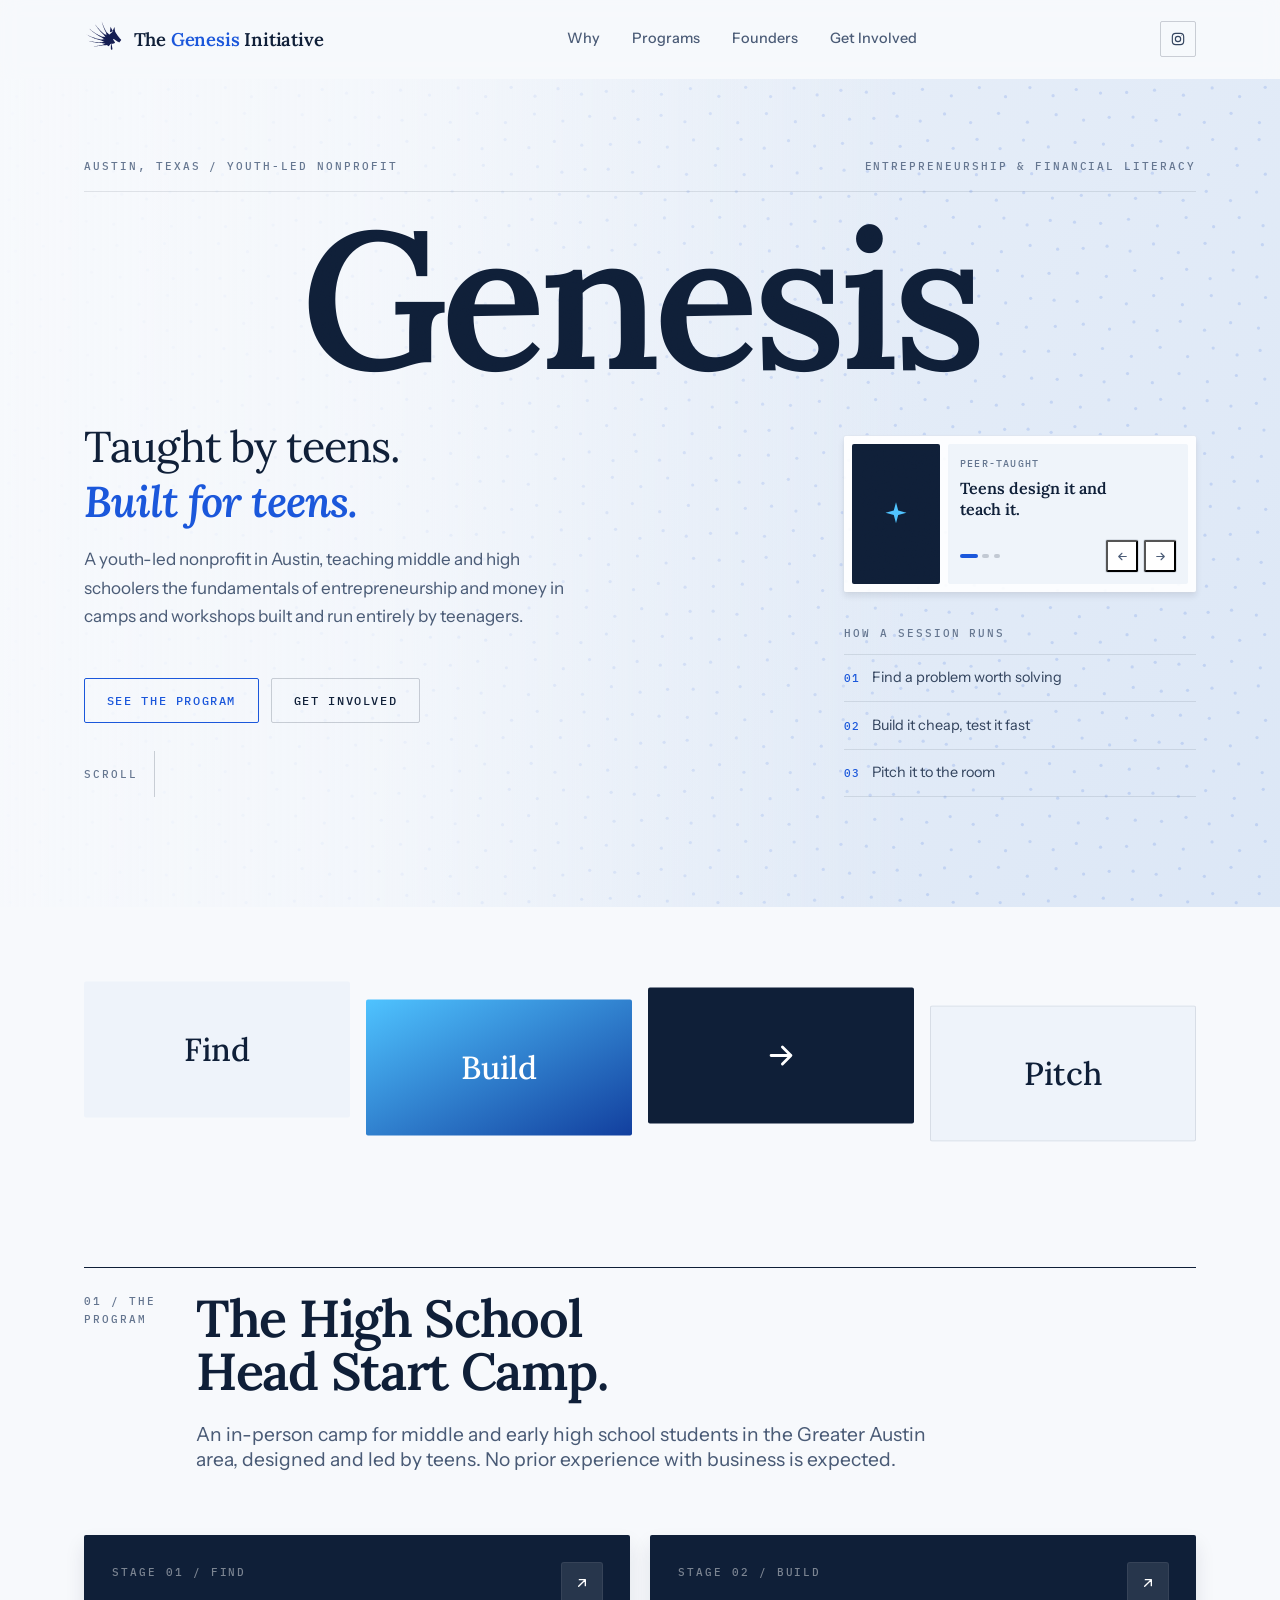
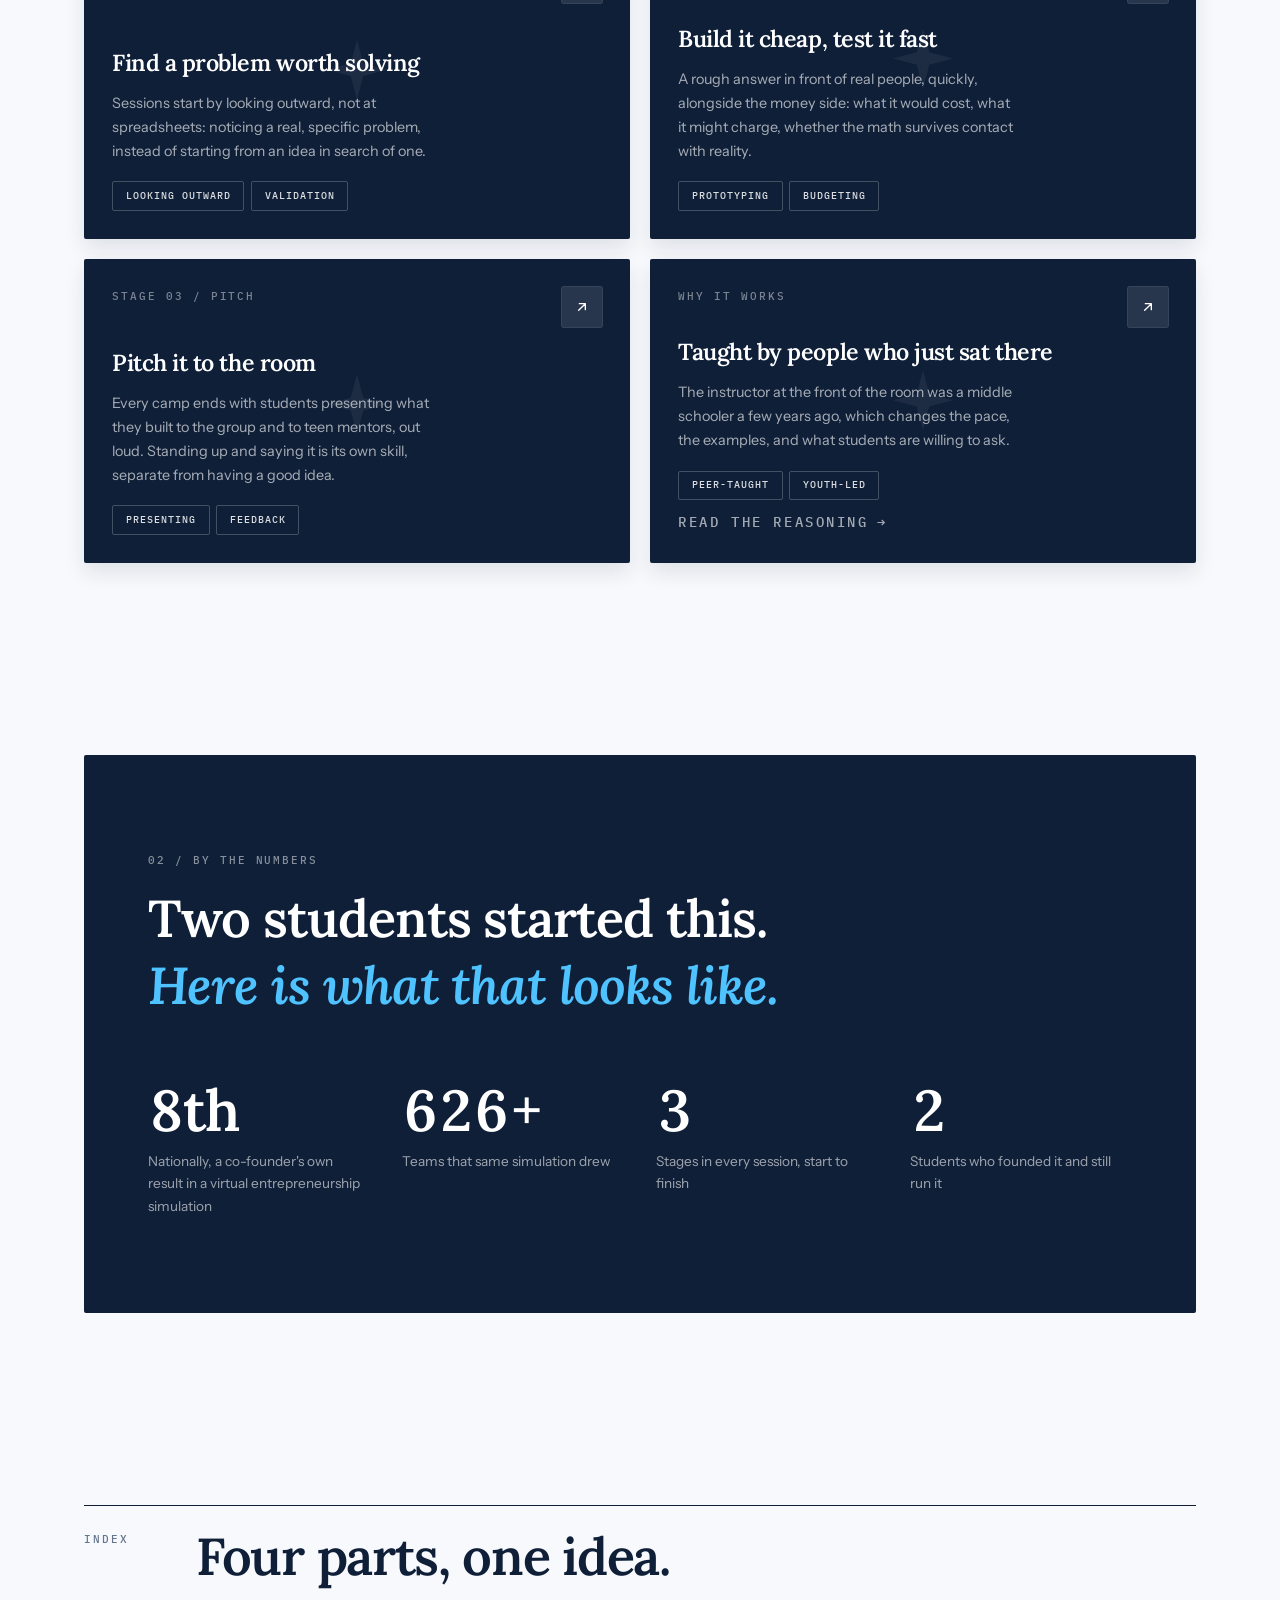
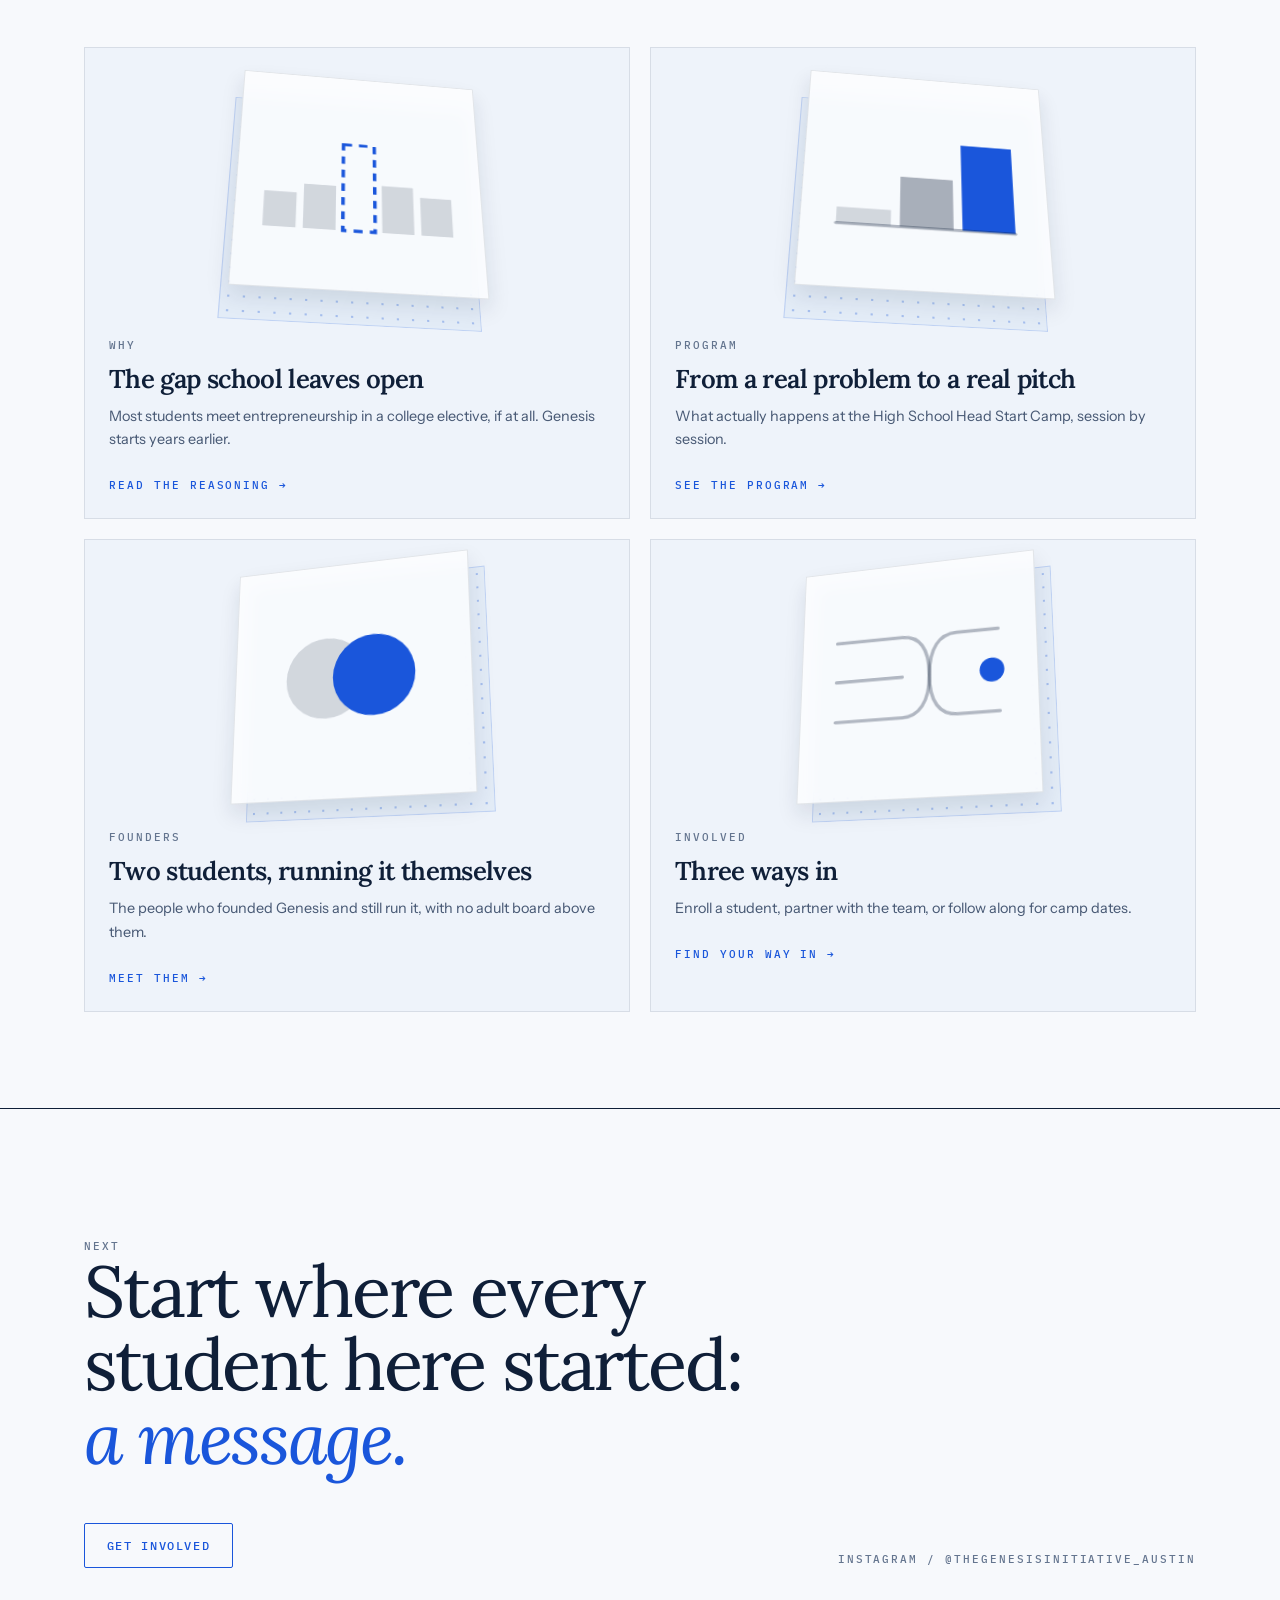
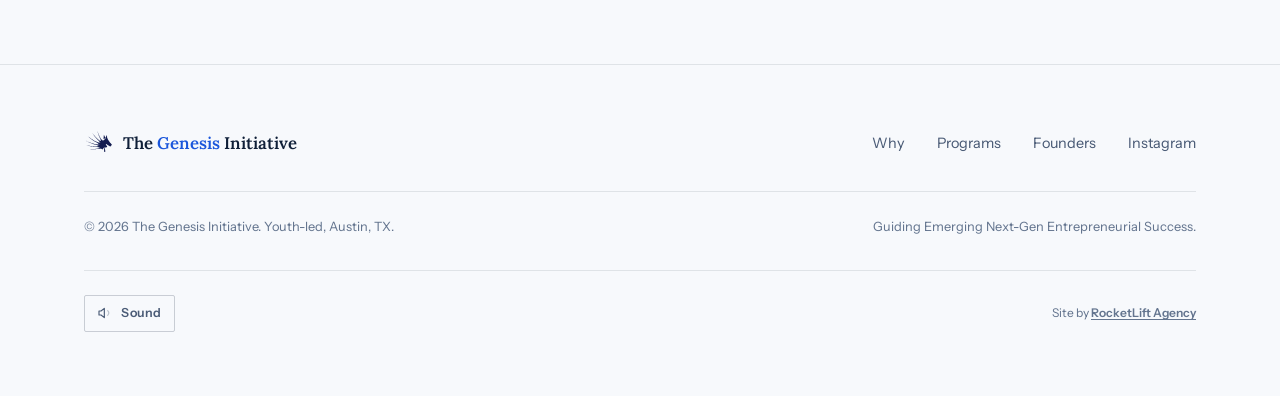
==== commit 00189fbc: "Set the hero mark in type, replace numbered index with drawn marks, add logo Hero: "Genesis" is now " ====
--- a/index.html
+++ b/index.html
@@ -17,7 +17,10 @@
   <a class="skip-link" href="#main">Skip to content</a>
   <header class="site-header">
     <div class="container nav">
-      <a class="brand" href="index.html" aria-label="The Genesis Initiative — back to home">The <span class="accent">Genesis</span> Initiative</a>
+      <a class="brand" href="index.html" aria-label="The Genesis Initiative, back to home">
+        <img class="brand-mark" src="assets/logo.svg" alt="" width="40" height="40" />
+        <span class="brand-text">The <span class="accent">Genesis</span> Initiative</span>
+      </a>
 
       <nav class="nav-links" aria-label="Primary">
         <a href="why.html">Why</a>
@@ -64,20 +67,7 @@
         </div>
 
         <div class="wordmark-wrap" id="wordmarkWrap">
-          <svg class="wordmark" id="wordmarkSvg" viewBox="0 0 920 190" role="img" aria-label="Genesis">
-            <defs>
-              <pattern id="dotgrid" width="6.5" height="6.5" patternUnits="userSpaceOnUse">
-                <circle cx="1.6" cy="1.6" r="1.35" fill="var(--accent)"/>
-              </pattern>
-              <!-- The SVG scales as a whole, so on a phone the fine pattern's
-                   dots land under one device pixel and the mark washes out to
-                   a grey smear. Same grid, fatter dots, swapped in by CSS. -->
-              <pattern id="dotgridBold" width="6.5" height="6.5" patternUnits="userSpaceOnUse">
-                <circle cx="1.6" cy="1.6" r="2.35" fill="var(--accent)"/>
-              </pattern>
-            </defs>
-            <text x="460" y="150" text-anchor="middle" font-family="Lora, Georgia, serif" font-size="168" font-weight="600" fill="url(#dotgrid)">Genesis</text>
-          </svg>
+          <h1 class="wordmark">Genesis</h1>
         </div>
 
         <div class="hero-foot">
@@ -157,7 +147,7 @@
         </div>
 
         <div class="prog-grid" data-stagger>
-          <a class="prog-card reveal-3d" href="programs.html">
+          <a class="prog-card reveal-3d" href="programs.html#find">
             <div class="prog-top"><span>Stage 01 / Find</span>
               <span class="prog-badge"><svg viewBox="0 0 24 24" fill="none" stroke="currentColor" stroke-width="2" stroke-linecap="round" stroke-linejoin="round"><path d="M7 17 17 7M8 7h9v9"/></svg></span>
             </div>
@@ -169,7 +159,7 @@
             </div>
           </a>
 
-          <a class="prog-card reveal-3d" href="programs.html">
+          <a class="prog-card reveal-3d" href="programs.html#build">
             <div class="prog-top"><span>Stage 02 / Build</span>
               <span class="prog-badge"><svg viewBox="0 0 24 24" fill="none" stroke="currentColor" stroke-width="2" stroke-linecap="round" stroke-linejoin="round"><path d="M7 17 17 7M8 7h9v9"/></svg></span>
             </div>
@@ -181,7 +171,7 @@
             </div>
           </a>
 
-          <a class="prog-card reveal-3d" href="programs.html">
+          <a class="prog-card reveal-3d" href="programs.html#pitch">
             <div class="prog-top"><span>Stage 03 / Pitch</span>
               <span class="prog-badge"><svg viewBox="0 0 24 24" fill="none" stroke="currentColor" stroke-width="2" stroke-linecap="round" stroke-linejoin="round"><path d="M7 17 17 7M8 7h9v9"/></svg></span>
             </div>
@@ -225,49 +215,93 @@
       </div>
     </section>
 
-    <!-- Where to go next. -->
+    <!-- Where to go next. Four destinations, each with its own drawn mark
+         rather than a number: the numbering said nothing the titles didn't. -->
     <section id="sequence">
       <div class="container">
         <div class="section-frame reveal">
-          <p class="meta">03 / Index</p>
+          <p class="meta">Index</p>
           <div><h2>Four parts, one idea.</h2></div>
         </div>
 
-        <div class="index-list" data-stagger>
-          <a class="index-row reveal" href="why.html">
-            <p class="meta index-num">01 / Why</p>
-            <div>
+        <div class="portal-grid" data-stagger>
+          <a class="portal reveal-3d" href="why.html">
+            <span class="portal-stage" aria-hidden="true">
+              <span class="portal-obj scene-obj">
+                <span class="portal-back"></span>
+                <span class="portal-motif"><svg viewBox="0 0 120 80" aria-hidden="true">
+              <rect class="m-dim" x="6"  y="52" width="18" height="22"/>
+              <rect class="m-dim" x="28" y="46" width="18" height="28"/>
+              <rect class="m-gap" x="50" y="18" width="18" height="56"/>
+              <rect class="m-dim" x="72" y="44" width="18" height="30"/>
+              <rect class="m-dim" x="94" y="50" width="18" height="24"/>
+            </svg></span>
+              </span>
+            </span>
+            <span class="portal-body">
+              <span class="portal-kicker">Why</span>
               <h3>The gap school leaves open</h3>
               <p>Most students meet entrepreneurship in a college elective, if at all. Genesis starts years earlier.</p>
-            </div>
-            <p class="index-go">Read the reasoning <span aria-hidden="true">&rarr;</span></p>
-          </a>
-
-          <a class="index-row reveal" href="programs.html">
-            <p class="meta index-num">02 / Program</p>
-            <div>
+              <span class="portal-go">Read the reasoning <span aria-hidden="true">&rarr;</span></span>
+            </span>
+          </a>
+
+          <a class="portal reveal-3d" href="programs.html">
+            <span class="portal-stage" aria-hidden="true">
+              <span class="portal-obj scene-obj">
+                <span class="portal-back"></span>
+                <span class="portal-motif"><svg viewBox="0 0 120 80" aria-hidden="true">
+              <path class="m-dim"  d="M10 62h30v10H10z"/>
+              <path class="m-mid"  d="M45 40h30v32H45z"/>
+              <path class="m-lead" d="M80 16h30v56H80z"/>
+              <path class="m-rule" d="M10 72h100"/>
+            </svg></span>
+              </span>
+            </span>
+            <span class="portal-body">
+              <span class="portal-kicker">Program</span>
               <h3>From a real problem to a real pitch</h3>
               <p>What actually happens at the High School Head Start Camp, session by session.</p>
-            </div>
-            <p class="index-go">See the program <span aria-hidden="true">&rarr;</span></p>
-          </a>
-
-          <a class="index-row reveal" href="founders.html">
-            <p class="meta index-num">03 / Founders</p>
-            <div>
+              <span class="portal-go">See the program <span aria-hidden="true">&rarr;</span></span>
+            </span>
+          </a>
+
+          <a class="portal reveal-3d" href="founders.html">
+            <span class="portal-stage" aria-hidden="true">
+              <span class="portal-obj scene-obj">
+                <span class="portal-back"></span>
+                <span class="portal-motif"><svg viewBox="0 0 120 80" aria-hidden="true">
+              <circle class="m-dim"  cx="46" cy="40" r="24"/>
+              <circle class="m-lead" cx="74" cy="40" r="24"/>
+            </svg></span>
+              </span>
+            </span>
+            <span class="portal-body">
+              <span class="portal-kicker">Founders</span>
               <h3>Two students, running it themselves</h3>
               <p>The people who founded Genesis and still run it, with no adult board above them.</p>
-            </div>
-            <p class="index-go">Meet them <span aria-hidden="true">&rarr;</span></p>
-          </a>
-
-          <a class="index-row reveal" href="involved.html">
-            <p class="meta index-num">04 / Involved</p>
-            <div>
+              <span class="portal-go">Meet them <span aria-hidden="true">&rarr;</span></span>
+            </span>
+          </a>
+
+          <a class="portal reveal-3d" href="involved.html">
+            <span class="portal-stage" aria-hidden="true">
+              <span class="portal-obj scene-obj">
+                <span class="portal-back"></span>
+                <span class="portal-motif"><svg viewBox="0 0 120 80" aria-hidden="true">
+              <path class="m-rule" d="M12 16h40c10 0 16 8 16 24s6 24 16 24h24"/>
+              <path class="m-rule" d="M12 40h40"/>
+              <path class="m-rule" d="M12 64h40c10 0 16-8 16-24s6-24 16-24h24"/>
+              <circle class="m-lead" cx="104" cy="40" r="7"/>
+            </svg></span>
+              </span>
+            </span>
+            <span class="portal-body">
+              <span class="portal-kicker">Involved</span>
               <h3>Three ways in</h3>
               <p>Enroll a student, partner with the team, or follow along for camp dates.</p>
-            </div>
-            <p class="index-go">Find your way in <span aria-hidden="true">&rarr;</span></p>
+              <span class="portal-go">Find your way in <span aria-hidden="true">&rarr;</span></span>
+            </span>
           </a>
         </div>
       </div>
@@ -287,7 +321,10 @@
   <footer class="site-footer">
     <div class="container">
       <div class="footer-grid">
-        <a class="footer-brand" href="index.html">The <span class="accent">Genesis</span> Initiative</a>
+        <a class="footer-brand" href="index.html">
+          <img class="brand-mark" src="assets/logo.svg" alt="" width="30" height="30" />
+          <span>The <span class="accent">Genesis</span> Initiative</span>
+        </a>
         <div class="footer-links">
           <a href="why.html">Why</a>
           <a href="programs.html">Programs</a>
--- a/css/styles.css
+++ b/css/styles.css
@@ -152,16 +152,13 @@
   .wordmark-wrap { padding-inline: 0; }
 }
 
-/* Below roughly 760px the fine dot pattern renders sub-pixel and the mark
-   fades to grey, so swap in the bolder dots. `fill` is a real CSS property
-   on SVG, unlike the pattern's own geometry attributes. */
-@media (max-width: 760px) {
-  .wordmark text { fill: url(#dotgridBold); }
-}
 
 /* Anchor-jump offset: without this, clicking a nav link lands the section's
    top exactly under the sticky 78px header instead of below it. */
 main section[id] { scroll-margin-top: 92px; }
+/* Stage anchors inside the pinned sequence need the same offset, and a bit
+   more so the stage beside them is on screen when you land. */
+.pinned-step[id] { scroll-margin-top: 148px; }
 
 section { padding-block: var(--sp-9); position: relative; }
 
@@ -315,11 +312,37 @@
 .nav { display: flex; align-items: center; justify-content: space-between; height: 78px; }
 
 .brand {
+  display: flex;
+  align-items: center;
+  gap: 0.6rem;
   font-family: var(--font-display);
   font-weight: 600;
   font-size: 1.15rem;
   color: var(--ink);
   letter-spacing: -0.01em;
+}
+
+/* The mark leads the wordmark and lifts slightly on hover - the only
+   movement in the header, so it reads as one gesture. */
+.brand-mark {
+  width: 40px;
+  height: 40px;
+  flex: none;
+  display: block;
+  transition: transform 320ms var(--ease-out-quint);
+}
+.brand:hover .brand-mark { transform: translateY(-2px) scale(1.04); }
+
+.footer-brand .brand-mark { width: 30px; height: 30px; }
+
+/* Below the mobile breakpoint the mark carries the brand on its own. */
+@media (max-width: 460px) {
+  .brand-text { display: none; }
+  .brand-mark { width: 32px; height: 32px; }
+}
+
+@media (prefers-reduced-motion: reduce) {
+  .brand:hover .brand-mark { transform: none; }
 }
 
 .brand .accent { color: var(--accent); }
@@ -455,10 +478,19 @@
   perspective: 1200px;
 }
 
+/* The mark is set type now, not a dot pattern. Sized in vw so it fills the
+   hero's width the way the drawn version did, capped so it stops growing on
+   very wide screens. */
 .wordmark {
-  width: 100%;
   display: block;
-  height: auto;
+  margin: 0;
+  font-family: var(--font-display);
+  font-weight: 600;
+  font-size: clamp(3.6rem, 15.2vw, 13rem);
+  line-height: 0.92;
+  letter-spacing: -0.035em;
+  text-align: center;
+  color: var(--ink);
   transform-origin: 50% 70%;
   transform:
     translate3d(0, calc(var(--wm-y, 0) * 1px), 0)
@@ -740,6 +772,9 @@
 }
 
 .footer-brand {
+  display: flex;
+  align-items: center;
+  gap: 0.55rem;
   font-family: var(--font-display);
   font-weight: 600;
   font-size: 1.05rem;
@@ -1331,83 +1366,125 @@
        Vertical only - the row is the link, and hovering moves the whole row
        rather than lighting up a button inside a card. --- */
 
-.index-list { border-top: 1px solid var(--ink); }
-
-.index-row {
+/* --- Index portals: four destinations, each with its own drawn mark. The
+       old version numbered the rows 01-04, which added a sequence the site
+       does not actually have - you can enter at any of the four. --- */
+
+.portal-grid {
+  display: grid;
+  grid-template-columns: 1fr;
+  gap: 1.25rem;
+  perspective: 1400px;
+}
+@media (min-width: 760px) { .portal-grid { grid-template-columns: repeat(2, 1fr); } }
+
+.portal {
+  display: grid;
+  grid-template-rows: auto 1fr;
+  border: 1px solid var(--line);
+  background: var(--bg-raised);
+  padding: var(--sp-5);
+  transition: border-color 300ms var(--ease-out-quint),
+              background-color 300ms var(--ease-out-quint),
+              box-shadow 300ms var(--ease-out-quint);
+}
+
+.portal:hover { border-color: var(--accent); background: #fff; box-shadow: var(--elevation-3); }
+
+/* The stage gives the mark its own depth context, so the plate inside can
+   turn on scroll without dragging the card's text around with it. */
+.portal-stage {
+  display: grid;
+  place-items: center;
+  min-height: 9.5rem;
+  perspective: 900px;
+  margin-bottom: var(--sp-5);
+}
+
+.portal-obj {
   position: relative;
+  width: min(15rem, 78%);
+  aspect-ratio: 3 / 2;
+  transform-style: preserve-3d;
+  transform: rotateX(calc(var(--rx, 10) * 0.55deg)) rotateY(calc(var(--ry, -14) * 0.55deg));
+  will-change: transform;
+}
+
+/* Back plate: the depth behind the mark. */
+.portal-back {
+  position: absolute;
+  inset: 0;
+  /* Slightly larger than the front plate so it frames it on every side
+     rather than peeking out of one edge as the object turns. */
+  transform: translateZ(-34px) scale(1.07);
+  background:
+    radial-gradient(circle at center, rgba(26,86,219,.30) 1.2px, transparent 1.3px) 0 0 / 14px 14px,
+    var(--bg-raised-2);
+  border: 1px solid rgba(26,86,219,.18);
+  backface-visibility: hidden;
+}
+
+/* Front plate: glass, carrying the drawn mark. */
+.portal-motif {
+  position: absolute;
+  inset: 0;
   display: grid;
-  grid-template-columns: 8rem 1fr auto;
-  gap: var(--sp-6);
-  align-items: baseline;
-  padding-block: var(--sp-7);
-  border-bottom: 1px solid var(--line);
-  transition: background-color 260ms var(--ease-out-quint);
-  /* Scroll progress for this row, 0 -> 1 as it rises to the middle of the
-     viewport. Defaults to 1 so the row is complete with no JS. */
-  --row-p: 1;
-}
-
-/* The accent rule draws itself along the row's bottom edge as the row
-   arrives. Scale on a pseudo-element, so nothing in the row shifts. */
-.index-row::after {
-  content: "";
-  position: absolute;
-  left: 0; right: 0; bottom: -1px;
-  height: 1px;
-  background: var(--accent);
-  transform: scaleX(var(--row-p));
-  transform-origin: 0 50%;
-}
-
-/* The number leads the row in, tracking the same progress. */
-.index-row .index-num {
-  opacity: calc(0.35 + var(--row-p) * 0.65);
-  transform: translateY(calc((1 - var(--row-p)) * 10px));
-}
-
-.index-row:hover { background: var(--accent-soft); }
-
-.index-row h3 {
-  font-size: clamp(1.5rem, 1.1rem + 1.6vw, 2.5rem);
+  place-items: center;
+  transform: translateZ(26px);
+  padding: var(--sp-4);
+  background: rgba(255,255,255,.72);
+  border: 1px solid var(--line);
+  box-shadow: var(--elevation-3);
+  backdrop-filter: blur(var(--blur-amount));
+  backface-visibility: hidden;
+}
+
+.portal-motif svg { width: 100%; height: auto; display: block; overflow: visible; }
+
+/* One shared vocabulary for every mark: dim mass, mid mass, lead accent. */
+.portal-motif .m-dim  { fill: rgba(15,31,56,.16); }
+.portal-motif .m-mid  { fill: rgba(15,31,56,.34); }
+.portal-motif .m-lead { fill: var(--accent); }
+.portal-motif .m-gap  { fill: none; stroke: var(--accent); stroke-width: 2; stroke-dasharray: 5 4; }
+.portal-motif .m-rule { fill: none; stroke: rgba(15,31,56,.30); stroke-width: 2; stroke-linecap: round; }
+
+.portal:hover .m-dim { fill: rgba(15,31,56,.22); }
+
+.portal-body { display: flex; flex-direction: column; }
+
+.portal-kicker {
+  font-family: var(--font-mono);
+  font-size: var(--size-meta);
+  letter-spacing: var(--track-meta);
+  text-transform: uppercase;
+  color: var(--ink-faint);
+}
+
+.portal h3 {
+  font-size: clamp(1.25rem, 1.05rem + 0.7vw, 1.7rem);
   line-height: var(--lh-tight);
-  letter-spacing: -0.03em;
-  margin-bottom: var(--sp-3);
-  transition: transform 320ms var(--ease-out-quint);
-}
-
-/* The title leads, the rest of the row follows it. */
-.index-row:hover h3 { transform: translateX(10px); }
-
-.index-row p { font-size: var(--size-small); max-width: 52ch; }
-.index-row .index-num { transition: color 260ms var(--ease-out-quint); }
-@media (prefers-reduced-motion: reduce) {
-  .index-row { --row-p: 1 !important; }
-  .index-row .index-num { opacity: 1; transform: none; }
-}
-.index-row:hover .index-num { color: var(--accent); }
-
-.index-go {
+  letter-spacing: -0.025em;
+  margin-block: var(--sp-3) var(--sp-3);
+  transition: color 260ms var(--ease-out-quint);
+}
+.portal:hover h3 { color: var(--accent); }
+
+.portal p { font-size: var(--size-small); color: var(--ink-soft); }
+
+.portal-go {
+  margin-top: var(--sp-5);
   font-family: var(--font-mono);
   font-size: var(--size-meta);
   letter-spacing: var(--track-meta);
   text-transform: uppercase;
   color: var(--accent);
-  white-space: nowrap;
-  display: inline-flex;
-  align-items: center;
-  gap: var(--sp-2);
-}
-
-.index-go span { transition: transform 260ms var(--ease-out-quint); }
-.index-row:hover .index-go span { transform: translateX(8px); }
-
-@media (max-width: 760px) {
-  .index-row { grid-template-columns: 1fr; gap: var(--sp-3); padding-block: var(--sp-6); }
-  .index-row:hover h3 { transform: none; }
-  .index-row p { max-width: none; }
-}
-
-/* --- Pinned story: the visual holds while the steps advance past it. --- */
+}
+.portal-go span { display: inline-block; transition: transform 260ms var(--ease-out-quint); }
+.portal:hover .portal-go span { transform: translateX(8px); }
+
+@media (prefers-reduced-motion: reduce) {
+  .portal-obj { transform: none !important; will-change: auto; }
+}
 
 .pinned { position: relative; display: grid; grid-template-columns: 1fr 1fr; gap: var(--sp-9); }
 
@@ -1429,7 +1506,10 @@
   place-items: center;
   position: relative;
   overflow: hidden;
-  background: var(--bg-raised);
+  background:
+    radial-gradient(circle at center, rgba(26,86,219,.16) 1.1px, transparent 1.2px) 0 0 / 16px 16px,
+    var(--bg-raised);
+  perspective: 900px;
 }
 
 /* Each stage frame is a numeral drawn large; the active one is opaque.
@@ -1446,14 +1526,22 @@
 
 .pinned-frame.is-active { opacity: 1; transform: none; }
 
-.pinned-frame span {
-  font-family: var(--font-display);
-  font-size: clamp(5rem, 3rem + 10vw, 11rem);
-  line-height: 1;
-  letter-spacing: -0.05em;
-  color: var(--accent);
-  opacity: 0.16;
-}
+/* Each stage gets a drawn plate instead of a bare numeral. The numeral was
+   decoration that repeated the "Stage 0N" caption right beneath it. */
+.frame-art {
+  display: block;
+  width: min(16rem, 62%);
+  transform: translateZ(26px) rotateX(calc(var(--stage-rx, 0) * 1deg));
+  transform-origin: 50% 60%;
+}
+.frame-art svg { width: 100%; height: auto; display: block; overflow: visible; }
+
+.pinned-frame .f-dim  { fill: rgba(15,31,56,.14); }
+.pinned-frame .f-mid  { fill: rgba(15,31,56,.30); }
+.pinned-frame .f-lead { fill: var(--accent); }
+.pinned-frame .f-ring { fill: none; stroke: rgba(15,31,56,.22); stroke-width: 2; }
+.pinned-frame .f-ring-2 { stroke: rgba(26,86,219,.42); stroke-dasharray: 6 5; }
+.pinned-frame .f-rule { fill: none; stroke: rgba(15,31,56,.28); stroke-width: 2; stroke-linecap: round; }
 
 .pinned-frame em {
   position: absolute;
@@ -1484,6 +1572,7 @@
 @media (prefers-reduced-motion: reduce) {
   .pinned-step { opacity: 1; }
   .pinned-frame { transition: none; }
+  .frame-art { transform: none !important; }
 }
 
 /* --- Closing statement: the page ends on a real note, not a link row. --- */
@@ -1811,12 +1900,23 @@
   backdrop-filter:blur(var(--blur-amount));
 }
 
-/* The front plane carries a label so the object means something. */
+/* The front plane carries a drawn mark plus a label, so the object says what
+   it is instead of being an abstract stack of planes. */
+.scene-obj .p4{ display:grid; place-items:center; padding:var(--sp-5) }
+
+.plane-art{ width:76%; height:auto; display:block; overflow:visible }
+.plane-art .m-dim  { fill:rgba(15,31,56,.16) }
+.plane-art .m-mid  { fill:rgba(15,31,56,.34) }
+.plane-art .m-lead { fill:var(--accent) }
+.plane-art .m-gap  { fill:none; stroke:var(--accent); stroke-width:2.4; stroke-dasharray:5 4 }
+.plane-art .m-rule { fill:none; stroke:rgba(15,31,56,.30); stroke-width:2.4; stroke-linecap:round }
+
 .scene-obj .p4::after{
   content:attr(data-label);
   position:absolute;
-  left:50%; top:50%;
-  transform:translate(-50%,-50%);
+  left:50%; bottom:var(--sp-4);
+  transform:translateX(-50%);
+  white-space:nowrap;
   font-family:var(--font-mono);
   font-size:var(--size-meta);
   letter-spacing:var(--track-meta);
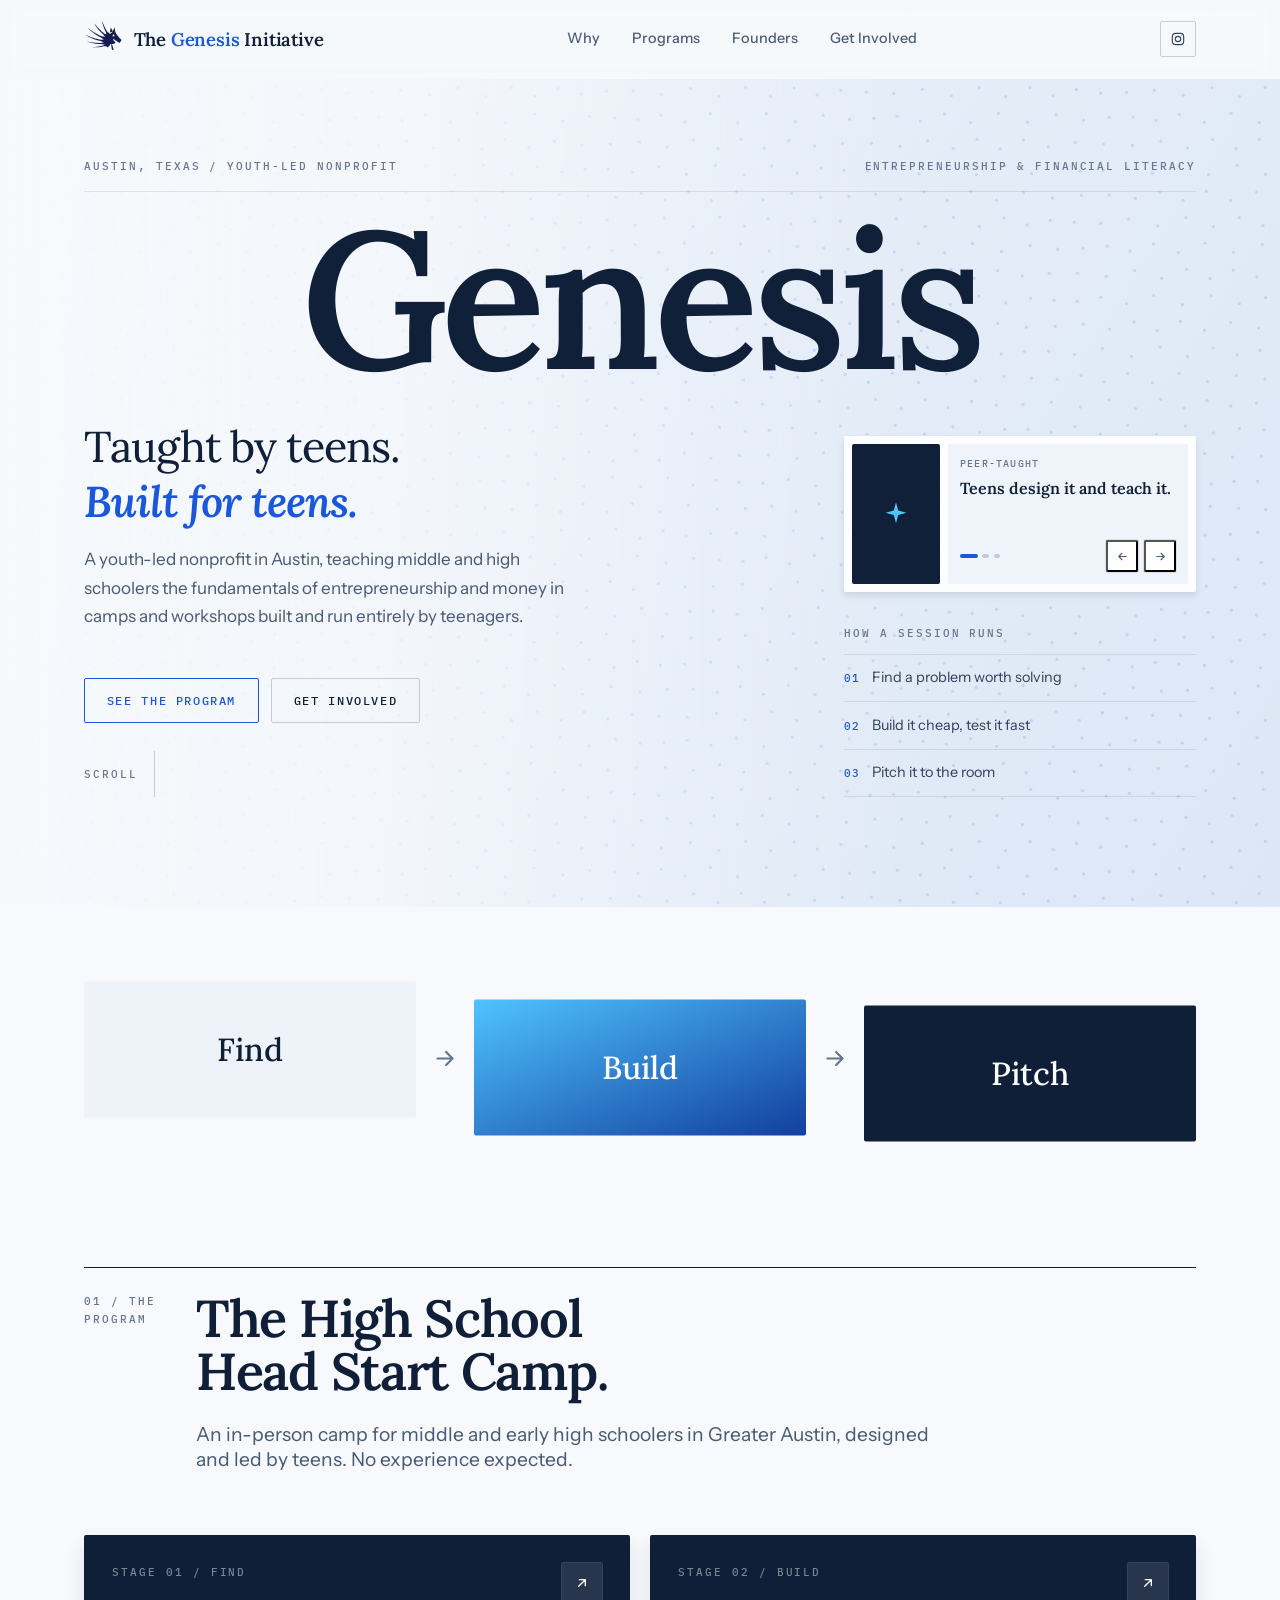
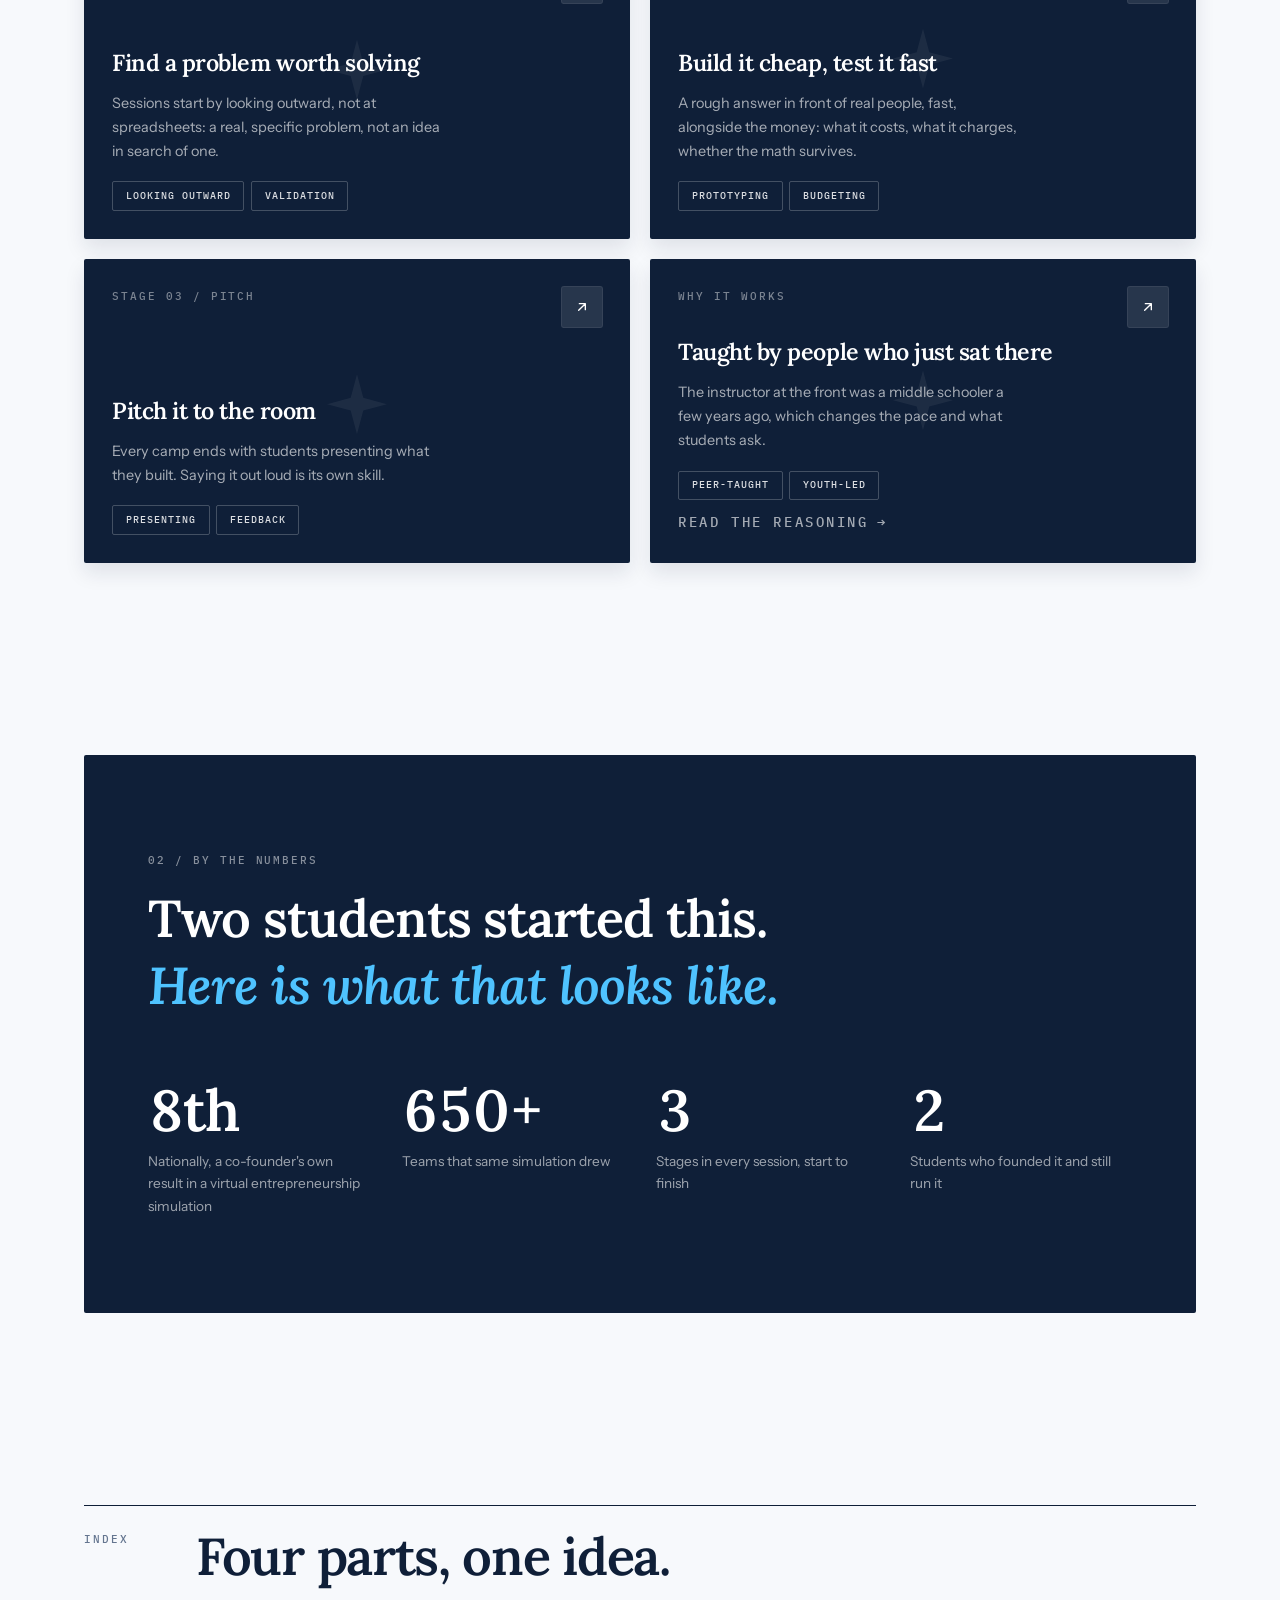
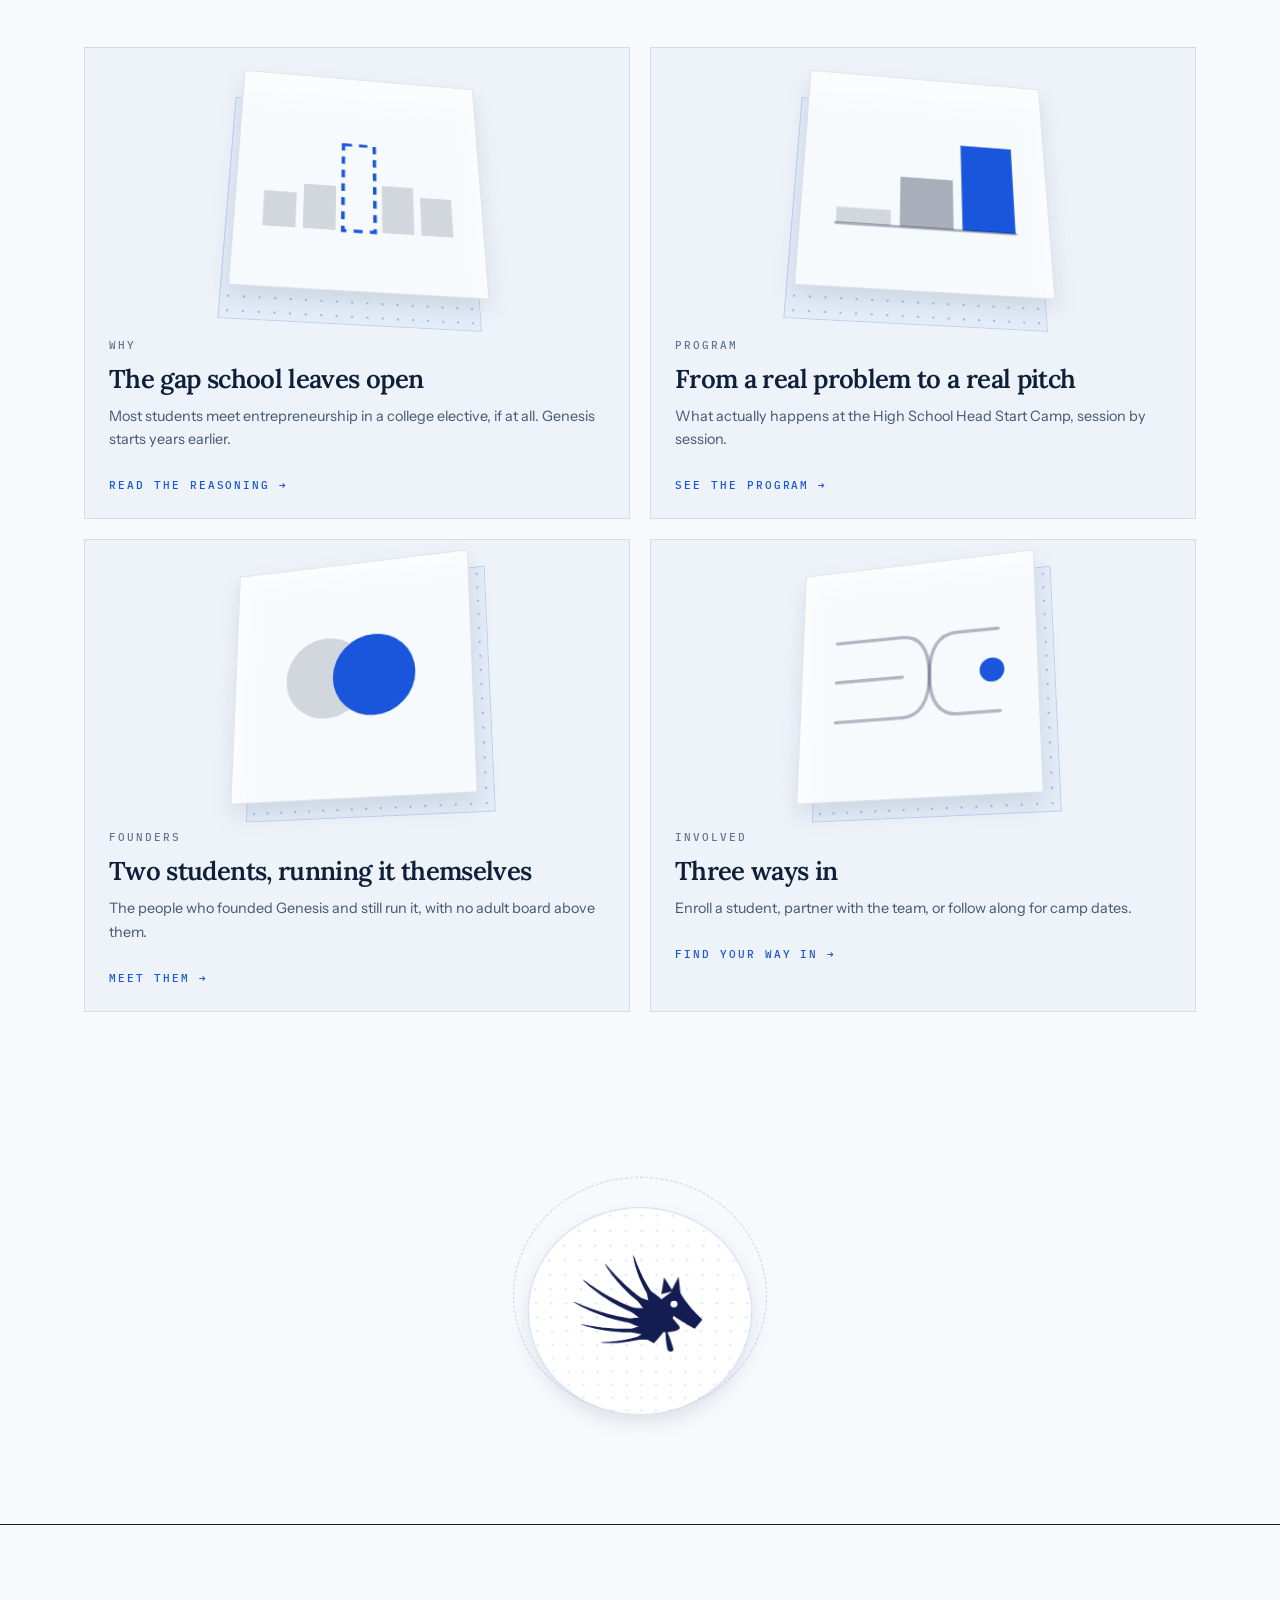
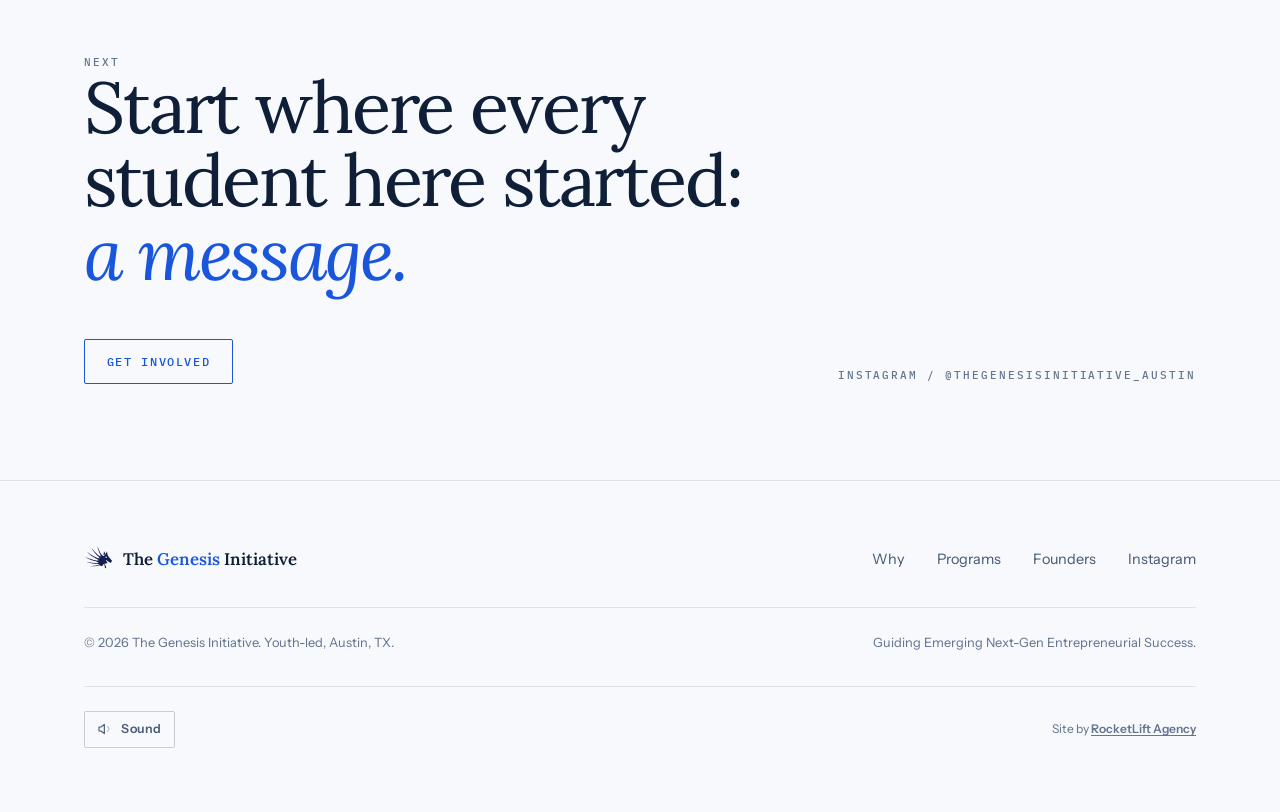
==== commit fa00fff7: "Fix fact card overlap, add a spinning mark to every page, cut copy Fact card: the slot was a fixed m" ====
--- a/index.html
+++ b/index.html
@@ -122,15 +122,16 @@
       </div>
     </section>
 
-    <!-- The three stages, as a band. -->
+    <!-- The three stages, as a band. The arrows are connectors between the
+         stages, not stages of their own - as equal-width tiles they took as
+         much room as a stage while naming none. -->
     <section class="band">
       <ul class="container" data-stagger>
         <li class="reveal"><span class="tile t-light" data-drift="0.35">Find</span></li>
+        <li class="band-join reveal" aria-hidden="true"><span class="join-arrow" data-drift="0.65"><svg viewBox="0 0 24 24" width="26" height="26" fill="none" stroke="currentColor" stroke-width="2" stroke-linecap="round" stroke-linejoin="round"><path d="M5 12h14M13 6l6 6-6 6"/></svg></span></li>
         <li class="reveal"><span class="tile t-accent" data-drift="0.95">Build</span></li>
-        <li class="reveal"><span class="tile t-dark" aria-hidden="true" data-drift="0.55">
-          <svg viewBox="0 0 24 24" width="34" height="34" fill="none" stroke="currentColor" stroke-width="2" stroke-linecap="round" stroke-linejoin="round"><path d="M5 12h14M13 6l6 6-6 6"/></svg>
-        </span></li>
-        <li class="reveal"><span class="tile t-ghost" data-drift="1.15">Pitch</span></li>
+        <li class="band-join reveal" aria-hidden="true"><span class="join-arrow" data-drift="0.65"><svg viewBox="0 0 24 24" width="26" height="26" fill="none" stroke="currentColor" stroke-width="2" stroke-linecap="round" stroke-linejoin="round"><path d="M5 12h14M13 6l6 6-6 6"/></svg></span></li>
+        <li class="reveal"><span class="tile t-dark" data-drift="1.15">Pitch</span></li>
       </ul>
     </section>
 
@@ -142,7 +143,7 @@
           <p class="meta">01 / The Program</p>
           <div>
             <h2>The High School Head Start Camp.</h2>
-            <p class="lead">An in-person camp for middle and early high school students in the Greater Austin area, designed and led by teens. No prior experience with business is expected.</p>
+            <p class="lead">An in-person camp for middle and early high schoolers in Greater Austin, designed and led by teens. No experience expected.</p>
           </div>
         </div>
 
@@ -154,7 +155,7 @@
             <div class="prog-mark" aria-hidden="true" data-drift="0.5"><svg viewBox="0 0 24 24"><path fill="currentColor" d="M12 2 13.9 9.1 21 11 13.9 12.9 12 20 10.1 12.9 3 11 10.1 9.1Z"/></svg></div>
             <div class="prog-body">
               <h3>Find a problem worth solving</h3>
-              <p>Sessions start by looking outward, not at spreadsheets: noticing a real, specific problem, instead of starting from an idea in search of one.</p>
+              <p>Sessions start by looking outward, not at spreadsheets: a real, specific problem, not an idea in search of one.</p>
               <div class="prog-tags"><span>Looking outward</span><span>Validation</span></div>
             </div>
           </a>
@@ -166,7 +167,7 @@
             <div class="prog-mark" aria-hidden="true" data-drift="0.9"><svg viewBox="0 0 24 24"><path fill="currentColor" d="M12 2 13.9 9.1 21 11 13.9 12.9 12 20 10.1 12.9 3 11 10.1 9.1Z"/></svg></div>
             <div class="prog-body">
               <h3>Build it cheap, test it fast</h3>
-              <p>A rough answer in front of real people, quickly, alongside the money side: what it would cost, what it might charge, whether the math survives contact with reality.</p>
+              <p>A rough answer in front of real people, fast, alongside the money: what it costs, what it charges, whether the math survives.</p>
               <div class="prog-tags"><span>Prototyping</span><span>Budgeting</span></div>
             </div>
           </a>
@@ -178,7 +179,7 @@
             <div class="prog-mark" aria-hidden="true" data-drift="0.35"><svg viewBox="0 0 24 24"><path fill="currentColor" d="M12 2 13.9 9.1 21 11 13.9 12.9 12 20 10.1 12.9 3 11 10.1 9.1Z"/></svg></div>
             <div class="prog-body">
               <h3>Pitch it to the room</h3>
-              <p>Every camp ends with students presenting what they built to the group and to teen mentors, out loud. Standing up and saying it is its own skill, separate from having a good idea.</p>
+              <p>Every camp ends with students presenting what they built. Saying it out loud is its own skill.</p>
               <div class="prog-tags"><span>Presenting</span><span>Feedback</span></div>
             </div>
           </a>
@@ -190,7 +191,7 @@
             <div class="prog-mark" aria-hidden="true" data-drift="0.75"><svg viewBox="0 0 24 24"><path fill="currentColor" d="M12 2 13.9 9.1 21 11 13.9 12.9 12 20 10.1 12.9 3 11 10.1 9.1Z"/></svg></div>
             <div class="prog-body">
               <h3>Taught by people who just sat there</h3>
-              <p>The instructor at the front of the room was a middle schooler a few years ago, which changes the pace, the examples, and what students are willing to ask.</p>
+              <p>The instructor at the front was a middle schooler a few years ago, which changes the pace and what students ask.</p>
               <div class="prog-tags"><span>Peer-taught</span><span>Youth-led</span></div>
               <p class="prog-go">Read the reasoning <span aria-hidden="true">&rarr;</span></p>
             </div>
@@ -307,6 +308,21 @@
       </div>
     </section>
 
+    <section class="coin-band">
+      <div class="container">
+        <div class="coin-wrap" aria-hidden="true">
+          <div class="coin">
+            <span class="coin-halo"></span>
+            <div class="coin-spin">
+              <span class="coin-edge"></span>
+              <span class="coin-face coin-front"><img src="assets/logo.svg" alt="" /></span>
+              <span class="coin-face coin-back"><img src="assets/logo.svg" alt="" /></span>
+            </div>
+          </div>
+        </div>
+      </div>
+    </section>
+
     <section class="closing">
       <div class="container">
         <p class="meta reveal">Next</p>
--- a/css/styles.css
+++ b/css/styles.css
@@ -329,9 +329,9 @@
   height: 40px;
   flex: none;
   display: block;
-  transition: transform 320ms var(--ease-out-quint);
-}
-.brand:hover .brand-mark { transform: translateY(-2px) scale(1.04); }
+  transition: transform 900ms var(--ease-out-quint);
+}
+.brand:hover .brand-mark { transform: rotateY(360deg) scale(1.06); }
 
 .footer-brand .brand-mark { width: 30px; height: 30px; }
 
@@ -1575,6 +1575,97 @@
   .frame-art { transform: none !important; }
 }
 
+
+/* ==========================================================================
+   Spinning mark. A coin of the logo turning on its own axis, with the
+   scroll pass tipping the whole coin as it crosses the viewport, so it has
+   both continuous motion and scroll-linked depth. One per page.
+   ========================================================================== */
+
+.coin-band{ padding-block:var(--sp-7) }
+.coin-wrap{
+  display:grid;
+  place-items:center;
+  perspective:900px;
+  margin-block:var(--sp-7);
+}
+
+.coin{
+  width:min(14rem,52vw);
+  aspect-ratio:1;
+  transform-style:preserve-3d;
+  /* Tip driven from the consolidated scroll pass. */
+  transform:rotateX(calc(var(--coin-rx,0) * 1deg));
+}
+
+.coin-spin{
+  position:absolute; inset:0;
+  transform-style:preserve-3d;
+  animation:coin-turn 16s linear infinite;
+}
+
+.coin-face{
+  position:absolute; inset:0;
+  display:grid; place-items:center;
+  border-radius:50%;
+  border:1px solid rgba(26,86,219,.22);
+  /* Near-opaque on purpose: at a translucent .72 the edge plane behind the
+     face showed straight through it as a blue seam down the middle of the
+     mark for part of every turn. */
+  background:
+    radial-gradient(circle at center, rgba(26,86,219,.14) 1.1px, transparent 1.2px) 0 0 / 15px 15px,
+    rgba(255,255,255,.985);
+  box-shadow:var(--elevation-3);
+  backface-visibility:hidden;
+}
+
+.coin-back{ transform:rotateY(180deg) }
+
+/* Without this the coin is two infinitely thin faces, so twice per rotation
+   it turns edge-on and the mark disappears entirely. The edge plane sits at
+   90deg to the faces, so it is face-on at exactly the moment they vanish. */
+.coin-edge{
+  position:absolute;
+  top:1%; bottom:1%; left:50%;
+  width:13px; margin-left:-6.5px;
+  transform:rotateY(90deg);
+  border-radius:50% / 8%;
+  background:linear-gradient(to bottom,
+    var(--accent-bright) 0%, var(--accent) 38%, var(--accent-dim) 100%);
+  opacity:0;
+  /* One flat plane cannot model a cylinder's rim: away from edge-on it
+     foreshortens ACROSS the face instead of around it, drawing a blue seam
+     through the mark. It is only wanted at the two moments the faces vanish,
+     so it fades in on the same 16s clock as the turn and is otherwise gone.
+     Same duration and start, so the two stay in step. */
+  animation:coin-edge-flash 16s linear infinite;
+}
+
+@keyframes coin-edge-flash{
+  0%, 20%   { opacity:0 }
+  25%       { opacity:1 }   /* 90deg: faces edge-on */
+  30%, 70%  { opacity:0 }
+  75%       { opacity:1 }   /* 270deg: faces edge-on again */
+  80%, 100% { opacity:0 }
+}
+.coin-face img{ width:64%; height:auto; display:block }
+
+/* The disc behind the coin gives it something to turn against. */
+.coin-halo{
+  position:absolute; inset:-9%;
+  border-radius:50%;
+  border:1px dashed rgba(26,86,219,.28);
+  transform:translateZ(-40px);
+}
+
+@keyframes coin-turn{ from{ transform:rotateY(0deg) } to{ transform:rotateY(360deg) } }
+
+@media (prefers-reduced-motion: reduce){
+  .coin-spin{ animation:none }
+  .coin-edge{ animation:none; opacity:0 }
+  .coin{ transform:none !important }
+}
+
 /* --- Closing statement: the page ends on a real note, not a link row. --- */
 
 .closing {
@@ -1653,9 +1744,14 @@
   flex:1; border-radius:var(--radius-sm); background:rgba(238,243,250,.92); padding:.75rem;
   display:flex; flex-direction:column; justify-content:space-between;
 }
-.factcard-slot{ position:relative; min-height:4.5rem }
+/* Both facts occupy the same grid cell, so they still cross-fade on top of
+   each other but the slot grows to fit the tallest one. The old version
+   absolutely positioned them inside a fixed 4.5rem box, so any fact that ran
+   to three lines overflowed straight onto the dots and arrows below. */
+.factcard-slot{ display:grid; min-height:4.5rem }
 .factcard-item{
-  position:absolute; inset:0;
+  grid-area:1 / 1;
+  align-self:start;
   transition:transform .5s var(--ease-out-quint), opacity .5s var(--ease-out-quint);
 }
 .factcard-cap{
@@ -1663,7 +1759,7 @@
   letter-spacing:.12em; color:var(--ink-faint);
 }
 .factcard-ttl{
-  margin-top:.35rem; max-width:18ch; font-family:var(--font-display); font-size:1rem;
+  margin-top:.35rem; max-width:24ch; font-family:var(--font-display); font-size:1rem;
   font-weight:600; line-height:1.3; color:var(--ink);
 }
 .factcard-bot{ display:flex; align-items:center; justify-content:space-between; margin-top:.75rem }
@@ -1701,6 +1797,15 @@
 .band{ background:var(--bg); padding-block:var(--sp-6) }
 .band ul{ display:flex; flex-direction:column; gap:.75rem; padding-block:var(--sp-6) }
 .band li{ flex:1 }
+/* Connectors size to their glyph so the three stages stay equal width and
+   the last arrow reads as leading into Pitch rather than standing beside it. */
+.band .band-join{ flex:0 0 auto; display:grid; place-items:center }
+.join-arrow{
+  display:grid; place-items:center;
+  color:var(--ink-faint);
+  transform:translate3d(0,var(--drift,0px),0);
+}
+.join-arrow svg{ display:block }
 .band .tile{
   display:grid; place-items:center; height:5.5rem; width:100%; border-radius:var(--radius-pill);
   font-family:var(--font-display); font-size:1.6rem; font-weight:500;
@@ -1712,7 +1817,7 @@
 .band .t-light { background:var(--bg-raised); color:var(--ink) }
 .band .t-accent{ background:linear-gradient(to bottom right,var(--accent-bright),var(--accent-dim)); color:#fff }
 .band .t-dark  { background:var(--ink); color:#fff }
-.band .t-ghost { background:var(--bg-raised); color:var(--ink); box-shadow:inset 0 0 0 1px var(--line) }
+
 .band li:hover .tile{ --hover:1.025 }
 @media (min-width:760px){
   .band ul{ flex-direction:row; gap:1rem }
@@ -1954,6 +2059,7 @@
   /* Scroll-linked motion resolves to its readable end state. */
   .wordmark{ transform:none !important }
   .band .tile{ transform:scale(var(--hover,1)) !important }
+  .join-arrow{ transform:none !important }
   .prog-mark svg{ transform:none !important }
   [data-stagger] > .reveal,
   [data-stagger] > .reveal-3d,
